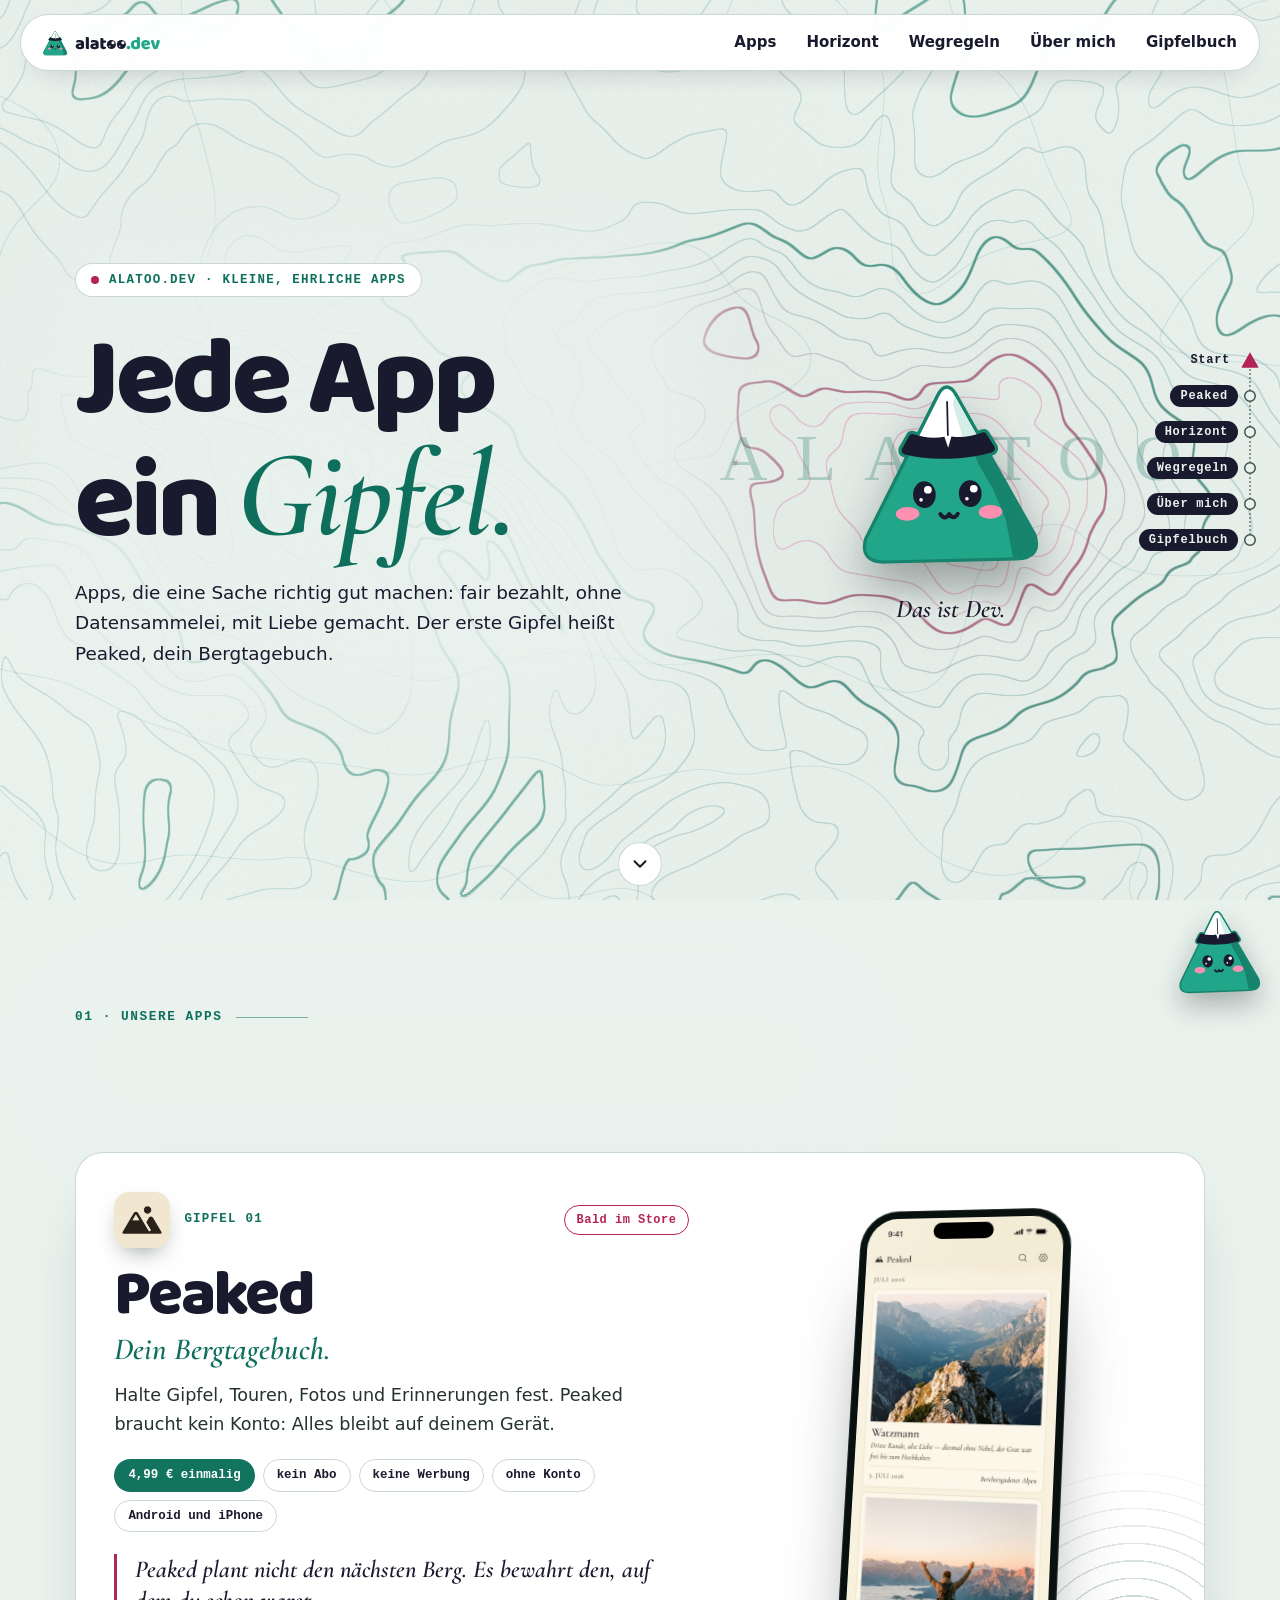
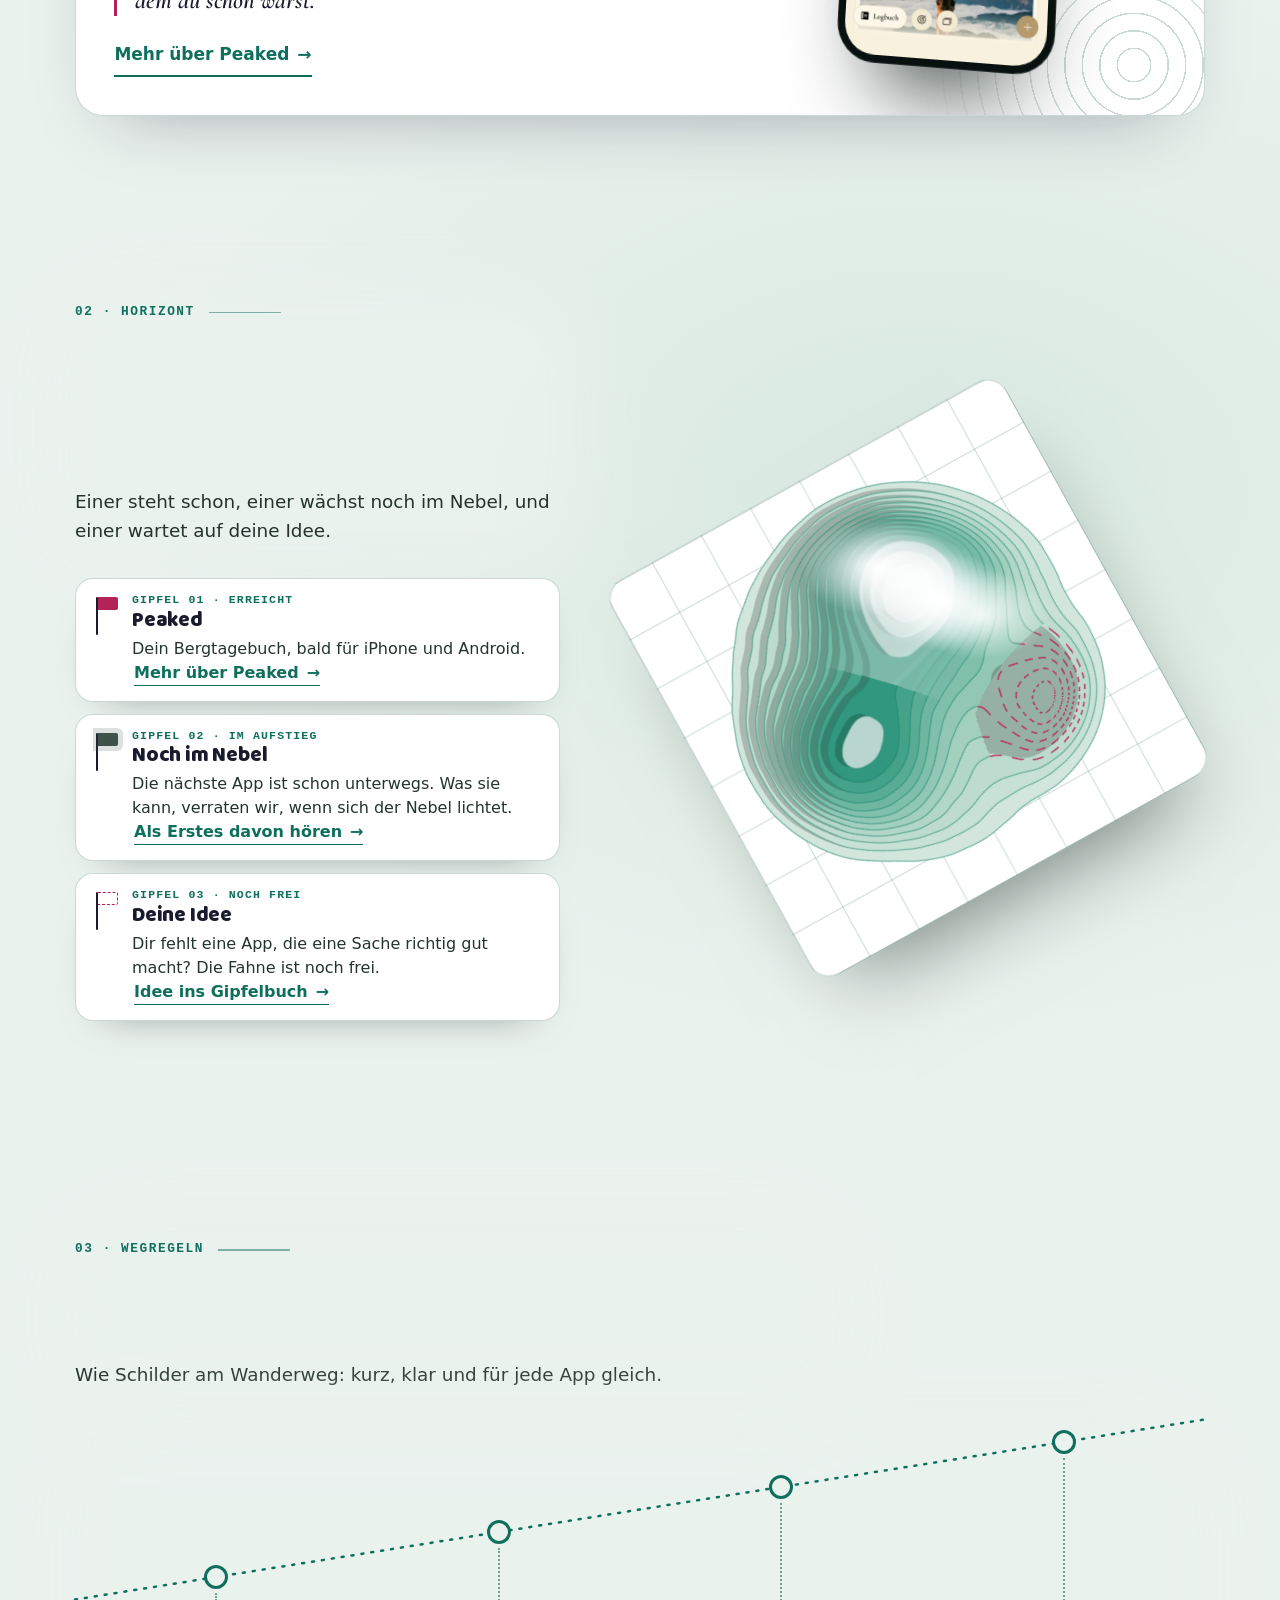
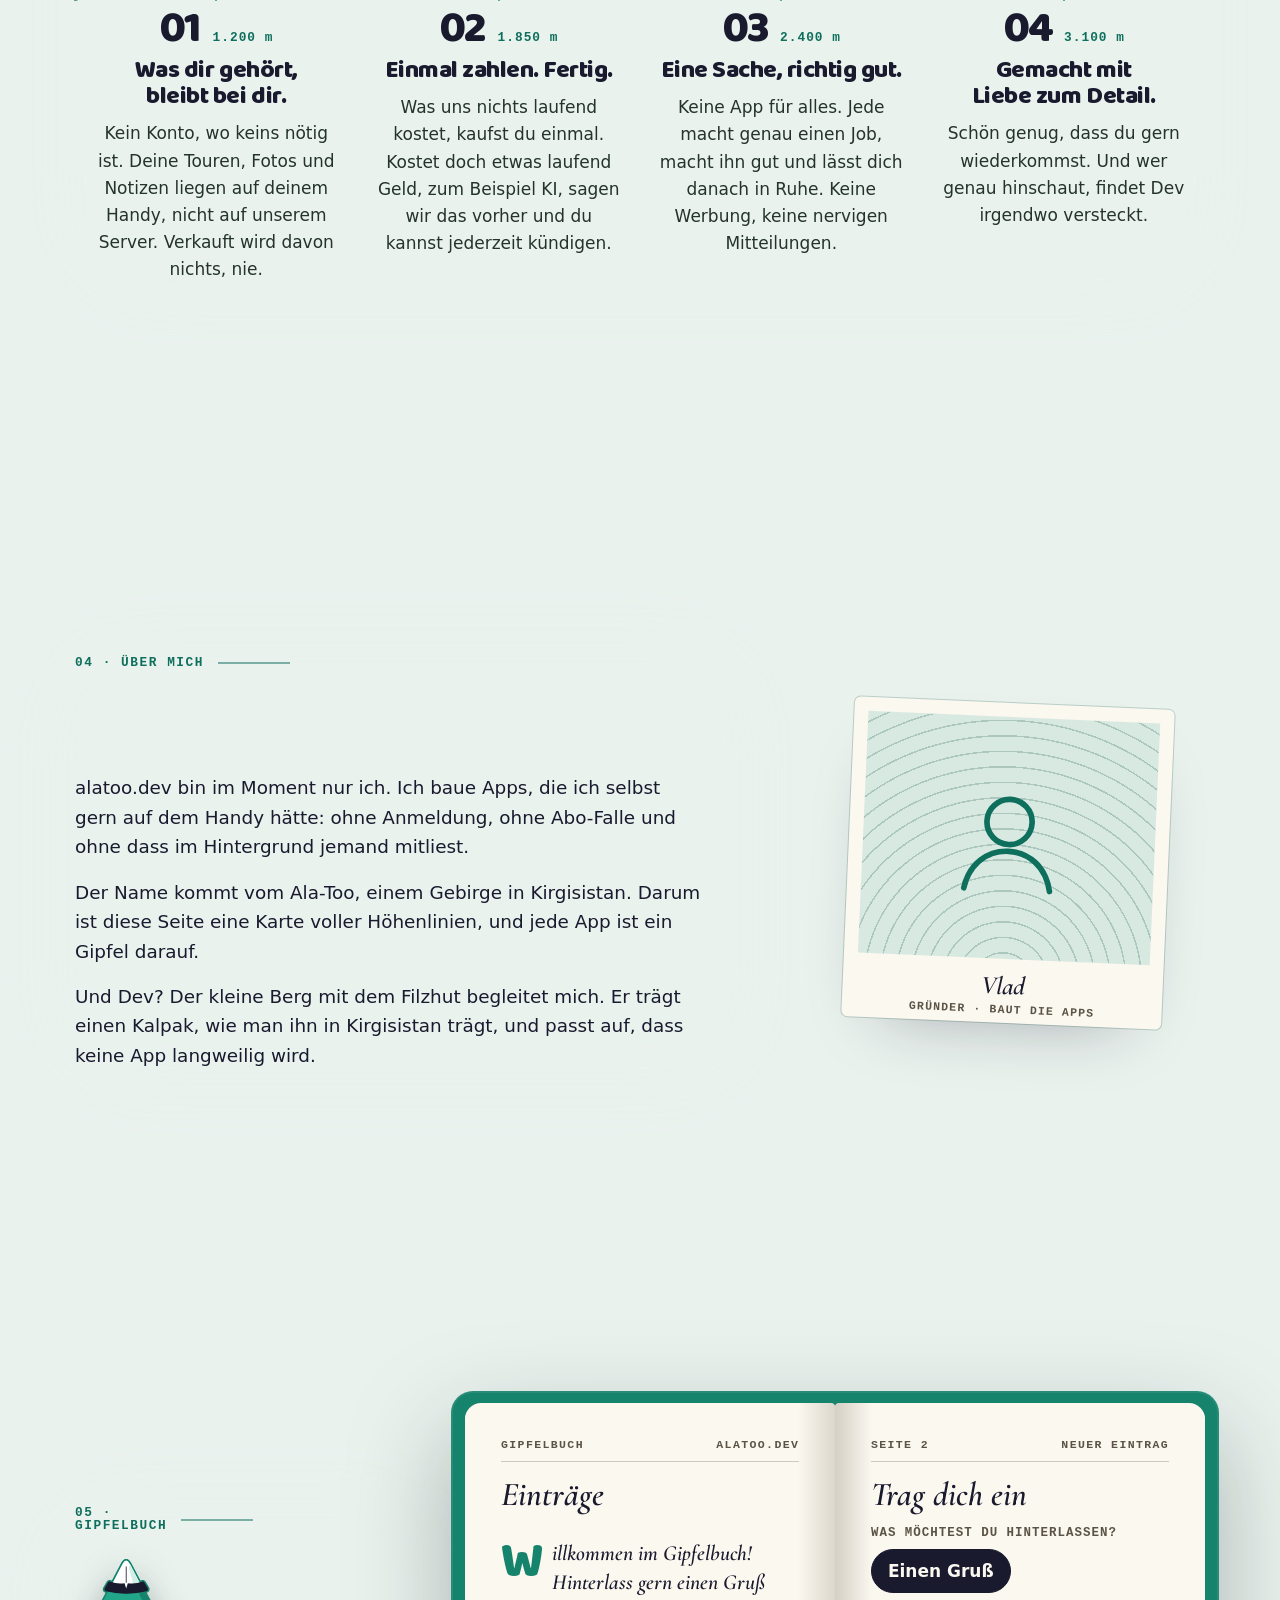
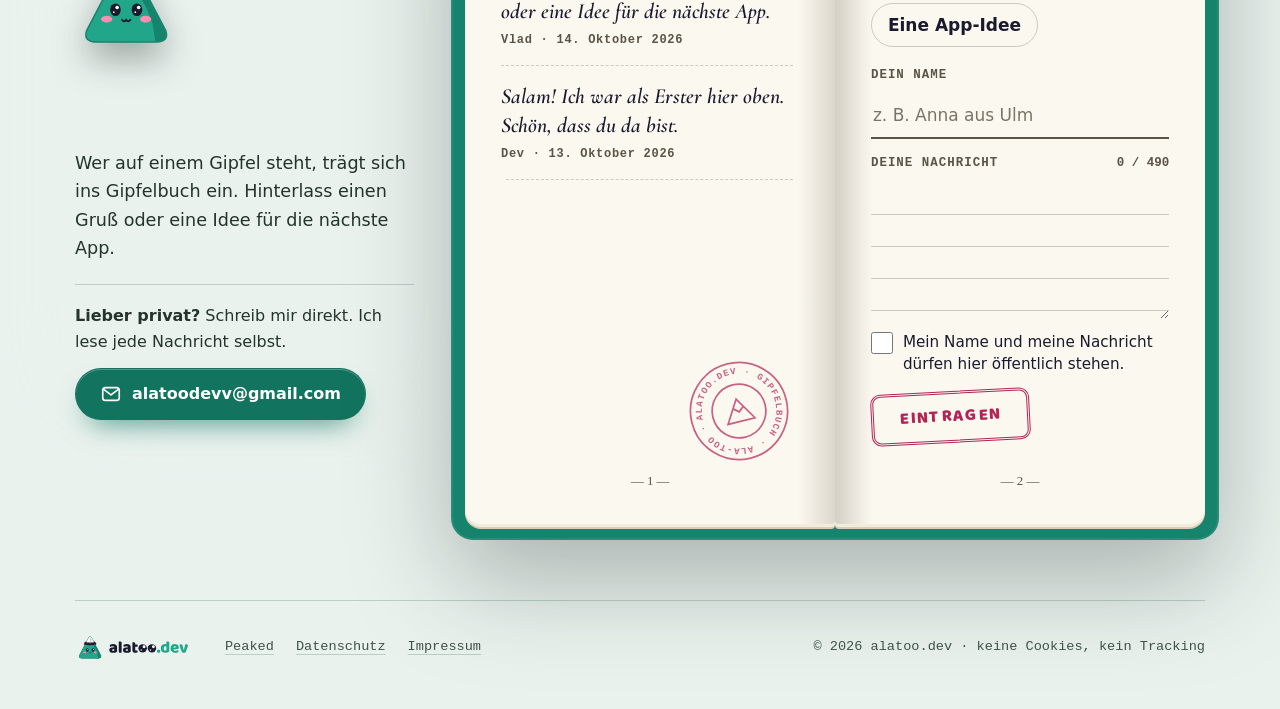
==== index.html @ a7704108 "Intro neu: Drohnenflug durch die Wolken auf Devs Gipfel Co-Authored-By: Claude Opus 5.5 <noreply@ant" ====
<!doctype html>
<html lang="de">
<head>
<meta charset="utf-8">
<meta name="viewport" content="width=device-width, initial-scale=1">
<meta name="robots" content="noindex, nofollow">
<title>alatoo.dev · Jede App ein Gipfel</title>
<meta name="description" content="Kleine, ehrliche Apps: fair bezahlt, ohne Datensammelei, mit Liebe gemacht. Die erste heißt Peaked, dein Bergtagebuch.">
<meta name="color-scheme" content="light dark">
<meta name="theme-color" content="#EEF4F1" media="(prefers-color-scheme: light)">
<meta name="theme-color" content="#07120F" media="(prefers-color-scheme: dark)">
<link rel="icon" href="assets/favicon.svg" type="image/svg+xml">
<link rel="preload" href="assets/baloo2-800.woff" as="font" type="font/woff" crossorigin>
<link rel="preload" href="assets/cormorant-600-italic.woff2" as="font" type="font/woff2" crossorigin>
<link rel="stylesheet" href="stil.css">
<script>
{
  const h = document.documentElement;
  h.classList.add('js');
  // opening animation (seiten.js): only on a fresh visit, not when coming back from a subpage, jumping to a section or with calm mode
  try { if (!location.hash && !document.referrer.startsWith(location.origin) && !matchMedia('(prefers-reduced-motion: reduce)').matches) h.classList.add('auftakt-an', 'auftakt-laeuft'); } catch {}
  // safety nets: if karte.js never runs, show everything; the opening never blocks the page for long
  setTimeout(() => window.karteLaeuft || h.classList.remove('js'), 2500);
  setTimeout(() => h.classList.remove('auftakt-an', 'auftakt-laeuft'), 4500);
}
</script>
<script src="dev.js" defer></script>
<script src="karte.js" defer></script>
<script src="gipfelbuch.js" defer></script>
<script src="seiten.js" defer></script>
</head>
<body>

<!-- opening animation (seiten.js): a drone flight down through the clouds onto Dev's summit.
     Three cloud sheets, back to front, then the fog they start in and the name hanging in it. -->
<div class="auftakt" aria-hidden="true">
  <canvas class="auftakt-wolke"></canvas>
  <canvas class="auftakt-wolke"></canvas>
  <canvas class="auftakt-wolke"></canvas>
  <div class="auftakt-nebel"></div>
  <p class="auftakt-marke">alatoo<em>.dev</em></p>
</div>

<a class="sprung" href="#apps">Zum Inhalt springen</a>

<!-- The living contour map. Drawn by karte.js (WebGL); without it the CSS poster rings stay. -->
<canvas class="karte" aria-hidden="true"></canvas>
<div class="hoehenmesser" aria-hidden="true"><span class="hm-wert">0</span> m</div>

<header class="kopf">
  <a class="marke" href="#start" aria-label="alatoo.dev, zum Seitenanfang">
    <picture>
      <source srcset="assets/logo-waagerecht-dunkel.svg" media="(prefers-color-scheme: dark)">
      <img src="assets/logo-waagerecht.svg" alt="" width="148" height="39">
    </picture>
  </a>
  <!-- the green pill slides to the page you are on (seiten.js) -->
  <span class="schlitten weg" aria-hidden="true"></span>
  <!-- phones: the menu folds out of this button -->
  <button class="menue-knopf" type="button" aria-expanded="false" aria-controls="menue" aria-label="Menü"><i></i><i></i></button>
  <nav class="menue" id="menue" aria-label="Hauptmenü">
    <a href="#apps"><small>01</small>Apps</a>
    <a href="#horizont"><small>02</small>Horizont</a>
    <a href="#wegregeln"><small>03</small>Wegregeln</a>
    <a href="#ueber-mich"><small>04</small>Über mich</a>
    <a href="#gipfelbuch"><small>05</small>Gipfelbuch</a>
  </nav>
</header>

<!-- One section = one page (snap scrolling in stil.css). The stages on the right show where you are on the climb,
     seiten.js marks the current one and moves the arrow at the bottom to the next page. -->
<nav class="etappen" aria-label="Seiten">
  <a href="#start" aria-current="true"><span>Start</span></a>
  <a href="#apps"><span>Peaked</span></a>
  <a href="#horizont"><span>Horizont</span></a>
  <a href="#wegregeln"><span>Wegregeln</span></a>
  <a href="#ueber-mich"><span>Über mich</span></a>
  <a href="#gipfelbuch"><span>Gipfelbuch</span></a>
</nav>
<button class="weiter" type="button" aria-label="Weiter zur nächsten Seite"><svg viewBox="0 0 24 24" aria-hidden="true"><path d="m6 9 6 6 6-6"/></svg></button>

<main>

<!-- ============ 00 · HERO: the map, Dev on his summit ============
     data-tiefe: how far a block lags behind while the page snaps in or out (0 = moves with the page) -->
<section class="held" id="start" aria-labelledby="titel">
  <div class="held-text lichtung" data-tiefe=".35">
    <p class="etikett"><span class="punkt" aria-hidden="true"></span>alatoo.dev · kleine, ehrliche Apps</p>
    <h1 id="titel"><span class="zeile"><span>Jede App</span></span><span class="zeile"><span>ein <em>Gipfel.</em></span></span></h1>
    <p class="lead">Apps, die eine Sache richtig gut machen: fair bezahlt, ohne Datensammelei, mit Liebe gemacht. Der erste Gipfel heißt Peaked, dein Bergtagebuch.</p>
  </div>

  <div class="gipfel" data-tiefe=".12">
    <!-- Range names on hiking maps are set in wide caps; Dev stands in front of it -->
    <p class="gebirge" aria-hidden="true">Ala-Too</p>
    <!-- Dev comes alive in dev.js; the SVG inside is only shown if that script never runs -->
    <dev-figur class="dev">
      <svg viewBox="0 0 100 100" role="img" aria-label="Dev, ein kleiner Berg mit Kalpak und Kulleraugen">
        <path d="M46.5 14.5 Q50 8 53.5 14.5 L88 80 Q91 90 80 90 L20 90 Q9 90 12 80 Z" fill="#16836C" stroke="#16836C" stroke-width="3" stroke-linejoin="round"/>
        <path d="M33.8 31.8 Q41.5 34.6 48.4 33.4 L50 38.5 L51.6 33.4 Q58.5 34.6 66.2 31.8 Q67.2 31.6 67.8 32.8 L71.2 38.6 Q71.8 40.6 69.8 41.2 Q60 43.8 50 43.6 Q40 43.8 30.2 41.2 Q28.2 40.6 28.8 38.6 L32.2 32.8 Q32.8 31.6 33.8 31.8 Z" fill="#16836C" stroke="#16836C" stroke-width="3" stroke-linejoin="round"/>
        <path d="M46.5 14.5 Q50 8 53.5 14.5 L88 80 Q91 90 80 90 L20 90 Q9 90 12 80 Z" fill="#22A68A"/>
        <path d="M50 11.25 Q51.75 11.25 53.5 14.5 L88 80 Q91 90 80 90 L78.5 90 L75.5 72 L70 58 L64 47 L59.55 36.4 L55.5 28 Z" fill="#16836C"/>
        <path d="M47 15.6 Q50 10.2 53 15.6 L59.46 28 Q50 30.5 40.54 28 Z" fill="#F6C9A4"/><path d="M46.6 18.5 Q48 15.6 49.4 16.4 Q48.6 19 46.9 24.5 Q45.6 22 46.6 18.5 Z" fill="#FFE9D9"/><path d="M46.5 14.5 Q50 8 53.5 14.5 L66.9 40 L33.1 40 Z" fill="#FFFFFF"/>
        <path d="M53.5 14.5 L66.9 40 L58.5 40 L52.6 18.5 Z" fill="#D3EEE6"/>
        <path d="M49.6 17 L50.4 17 L50.4 33 L49.6 33 Z" fill="#1A1A2E"/>
        <path d="M33.8 31.8 Q41.5 34.6 48.4 33.4 L50 38.5 L51.6 33.4 Q58.5 34.6 66.2 31.8 Q67.2 31.6 67.8 32.8 L71.2 38.6 Q71.8 40.6 69.8 41.2 Q60 43.8 50 43.6 Q40 43.8 30.2 41.2 Q28.2 40.6 28.8 38.6 L32.2 32.8 Q32.8 31.6 33.8 31.8 Z" fill="#1A1A2E"/>
        <g class="augen">
          <g class="auge"><ellipse cx="39.5" cy="61" rx="5.2" ry="6.2" fill="#1A1A2E"/><circle cx="41.16" cy="58.77" r="1.77" fill="#FFFFFF"/><circle cx="37.94" cy="63.36" r="0.83" fill="#FFFFFF"/></g>
          <g class="auge"><ellipse cx="60.5" cy="61" rx="5.2" ry="6.2" fill="#1A1A2E"/><circle cx="62.16" cy="58.77" r="1.77" fill="#FFFFFF"/><circle cx="58.94" cy="63.36" r="0.83" fill="#FFFFFF"/></g>
        </g>
        <path d="M46 69.5 Q48 72.7 50 69.5 Q52 72.7 54 69.5" fill="none" stroke="#1A1A2E" stroke-width="1.8" stroke-linecap="round"/>
        <ellipse cx="31" cy="69" rx="5.4" ry="3.2" fill="#FF8FB1"/><ellipse cx="69" cy="69" rx="5.4" ry="3.2" fill="#FF8FB1"/>
      </svg>
    </dev-figur>
    <p class="gipfel-name"><em>Das ist Dev.</em></p>
  </div>

  <!-- labels for the peaks a visitor sets (the hidden easter egg); filled by karte.js -->
  <div class="gipfel-marken" aria-hidden="true"></div>
</section>

<!-- ============ 01 · Apps: Peaked ============ -->
<section class="abschnitt" id="apps" aria-labelledby="apps-titel">
  <div class="abschnitt-kopf lichtung" data-tiefe=".2">
    <p class="nummer">01 · Unsere Apps</p>
    <h2 id="apps-titel">Unser erster <em>Gipfel.</em></h2>
  </div>

  <!-- Peaked: the one app that exists. For a released app copy this <article> block. -->
  <!-- data-dev-aufregend / data-dev-sagt: what Dev says when this comes into view or under the pointer -->
  <article class="box peaked" data-tiefe=".45" data-dev-aufregend="Ooh, Peaked! Schau mal rein!">
    <div class="peaked-text">
      <div class="app-kopf">
        <img src="assets/peaked-icon.png" alt="" width="56" height="56">
        <p class="mono">Gipfel 01</p>
        <span class="chip">Bald im Store</span>
      </div>
      <h3>Peaked</h3>
      <p class="claim"><em>Dein Bergtagebuch.</em></p>
      <p>Halte Gipfel, Touren, Fotos und Erinnerungen fest. Peaked braucht kein Konto: Alles bleibt auf deinem Gerät.</p>
      <ul class="fakten">
        <li class="stark">4,99 € einmalig</li>
        <li>kein Abo</li>
        <li>keine Werbung</li>
        <li>ohne Konto</li>
        <li>Android und iPhone</li>
      </ul>
      <blockquote>Peaked plant nicht den nächsten Berg. Es bewahrt den, auf dem du schon warst.</blockquote>
      <a class="mehr" href="peaked/index.html">Mehr über Peaked <span aria-hidden="true">→</span></a>
    </div>
    <!-- the whole screenshot (1320 × 2868, iPhone), nothing cropped, so time and battery stay readable -->
    <div class="handy">
      <picture>
        <source srcset="assets/peaked-logbuch-dunkel.jpg" media="(prefers-color-scheme: dark)">
        <img src="assets/peaked-logbuch.jpg" alt="Peaked: das Logbuch mit dem Watzmann als letzter Tour" width="506" height="1100" loading="lazy">
      </picture>
    </div>
  </article>
</section>

<!-- ============ 02 · Horizont: the range as a layered relief model ============
     Like a laser-cut contour model: the lines of the map rise layer by layer into three summits while the page snaps in.
     seiten.js draws the layers and sets the pins; the cards below are the legend (data-gipfel = which summit).
     The old horizon with the fog and the ridges is kept in Designs/hoehenlinien/archiv/runde3-horizont. -->
<section class="abschnitt horizont" id="horizont" aria-labelledby="horizont-titel">
  <div class="abschnitt-kopf lichtung" data-tiefe=".2">
    <p class="nummer">02 · Horizont</p>
    <h2 id="horizont-titel">Drei Gipfel, ein <em>Gebirge.</em></h2>
    <p>Einer steht schon, einer wächst noch im Nebel, und einer wartet auf deine Idee.</p>
  </div>

  <div class="relief" aria-hidden="true">
    <div class="relief-kamera"><div class="relief-modell"><div class="relief-brett"></div></div></div>
  </div>

  <ol class="ziele" data-tiefe=".3">
    <li class="ziel" data-gipfel="0">
      <span class="ziel-fahne erreicht"></span>
      <div>
        <p class="mono">Gipfel 01 · erreicht</p>
        <h3>Peaked</h3>
        <p>Dein Bergtagebuch, bald für iPhone und Android. <a class="mehr" href="peaked/index.html">Mehr über Peaked <span aria-hidden="true">→</span></a></p>
      </div>
    </li>
    <li class="ziel" data-gipfel="1" data-dev-sagt="Psst … das ist noch geheim.">
      <span class="ziel-fahne nebel"></span>
      <div>
        <p class="mono">Gipfel 02 · im Aufstieg</p>
        <h3>Noch im Nebel</h3>
        <p>Die nächste App ist schon unterwegs. Was sie kann, verraten wir, wenn sich der Nebel lichtet. <a class="mehr" href="mailto:alatoodevv@gmail.com?subject=Gipfel%2002">Als Erstes davon hören <span aria-hidden="true">→</span></a></p>
      </div>
    </li>
    <li class="ziel" data-gipfel="2" data-dev-sagt="Der hier könnte deiner sein!">
      <span class="ziel-fahne frei"></span>
      <div>
        <p class="mono">Gipfel 03 · noch frei</p>
        <h3>Deine Idee</h3>
        <p>Dir fehlt eine App, die eine Sache richtig gut macht? Die Fahne ist noch frei. <a class="mehr" href="#gipfelbuch" data-idee>Idee ins Gipfelbuch <span aria-hidden="true">→</span></a></p>
      </div>
    </li>
  </ol>
</section>

<!-- ============ 03 · Wegregeln: the trail climbs from rule to rule ============ -->
<section class="abschnitt" id="wegregeln" aria-labelledby="regeln-titel">
  <div class="abschnitt-kopf lichtung" data-tiefe=".2">
    <p class="nummer">03 · Wegregeln</p>
    <h2 id="regeln-titel">Vier Regeln für <em>jede&nbsp;App.</em></h2>
    <p>Wie Schilder am Wanderweg: kurz, klar und für jede App gleich.</p>
  </div>

  <!-- One rule = one station, centered in its quarter. --n = its step on the climb. The altitude is decoration, the text is the promise. -->
  <div class="weg-rahmen lichtung">
    <svg class="weg-linie" viewBox="0 0 100 100" preserveAspectRatio="none" aria-hidden="true"><path d="M0 116.7 L12.5 100 L37.5 66.7 L62.5 33.3 L87.5 0 L100 -16.7"/></svg>
    <ol class="weg">
      <li style="--n:0" data-tiefe=".25">
        <span class="hoehe">1.200 m</span>
        <h3>Was dir gehört, bleibt bei dir.</h3>
        <p>Kein Konto, wo keins nötig ist. Deine Touren, Fotos und Notizen liegen auf deinem Handy, nicht auf unserem Server. Verkauft wird davon nichts, nie.</p>
      </li>
      <li style="--n:1" data-tiefe=".35">
        <span class="hoehe">1.850 m</span>
        <h3>Einmal zahlen. Fertig.</h3>
        <p>Was uns nichts laufend kostet, kaufst du einmal. Kostet doch etwas laufend Geld, zum Beispiel KI, sagen wir das vorher und du kannst jederzeit kündigen.</p>
      </li>
      <li style="--n:2" data-tiefe=".45">
        <span class="hoehe">2.400 m</span>
        <h3>Eine Sache, richtig gut.</h3>
        <p>Keine App für alles. Jede macht genau einen Job, macht ihn gut und lässt dich danach in Ruhe. Keine Werbung, keine nervigen Mitteilungen.</p>
      </li>
      <li style="--n:3" data-tiefe=".55">
        <span class="hoehe">3.100 m</span>
        <h3>Gemacht mit Liebe zum Detail.</h3>
        <p>Schön genug, dass du gern wiederkommst. Und wer genau hinschaut, findet Dev irgendwo versteckt.</p>
      </li>
    </ol>
  </div>
</section>

<!-- ============ 04 · Über mich ============ -->
<section class="abschnitt" id="ueber-mich" aria-labelledby="ueber-titel">
  <div class="ueber">
    <div class="abschnitt-kopf lichtung" data-tiefe=".2">
      <p class="nummer">04 · Über mich</p>
      <h2 id="ueber-titel">Hi, ich bin <em>Vlad.</em></h2>
      <p>alatoo.dev bin im Moment nur ich. Ich baue Apps, die ich selbst gern auf dem Handy hätte: ohne Anmeldung, ohne Abo-Falle und ohne dass im Hintergrund jemand mitliest.</p>
      <p>Der Name kommt vom Ala-Too, einem Gebirge in Kirgisistan. Darum ist diese Seite eine Karte voller Höhenlinien, und jede App ist ein Gipfel darauf.</p>
      <p>Und Dev? Der kleine Berg mit dem Filzhut begleitet mich. Er trägt einen Kalpak, wie man ihn in Kirgisistan trägt, und passt auf, dass keine App langweilig wird.</p>
    </div>

    <!-- Vlad's photo: put a square picture at assets/vlad.jpg and it shows up here. Until then the placeholder stays. -->
    <figure class="foto">
      <div class="foto-rahmen">
        <svg class="foto-platzhalter" viewBox="0 0 120 120" aria-hidden="true"><circle cx="60" cy="46" r="20"/><path d="M22 106c4-22 20-34 38-34s34 12 38 34"/></svg>
        <img src="assets/vlad.jpg" alt="Vlad" width="480" height="480" loading="lazy" onerror="this.remove()">
      </div>
      <figcaption><em>Vlad</em><span class="mono">Gründer · baut die Apps</span></figcaption>
    </figure>
  </div>
</section>

<!-- ============ 05 · Gipfelbuch ============
     data-api: address of the guestbook server (Cloudflare Worker, see Designs/aufstieg/README.md).
     Empty = preview: sample entries, nothing is saved. -->
<section class="abschnitt kontakt" id="gipfelbuch" aria-labelledby="buch-titel" data-api="">
  <div class="buch-kopf lichtung" data-tiefe=".2">
    <p class="nummer">05 · Gipfelbuch</p>
    <dev-figur class="dev-jubel" jubelt gruss="Trag dich ein!"><img src="assets/dev-jubel.svg" alt="" width="120" height="120"></dev-figur>
    <h2 id="buch-titel">Du bist <em>oben.</em></h2>
    <p>Wer auf einem Gipfel steht, trägt sich ins Gipfelbuch ein. Hinterlass einen Gruß oder eine Idee für die nächste App.</p>
    <!-- the private alternative: e-mail -->
    <div class="post">
      <p><b>Lieber privat?</b> Schreib mir direkt. Ich lese jede Nachricht selbst.</p>
      <!-- after the domain purchase: hallo@alatoo.dev -->
      <a class="knopf" href="mailto:alatoodevv@gmail.com" data-dev-aufregend="Ich freu mich auf deine Nachricht!"><svg viewBox="0 0 24 24" aria-hidden="true"><rect x="3" y="5" width="18" height="14" rx="3"/><path d="m4 7 8 6 8-6"/></svg>alatoodevv@gmail.com</a>
    </div>
  </div>

  <div class="buch" data-tiefe=".4">
    <!-- left page: the entries -->
    <div class="seite links">
      <p class="kopfzeile"><span>Gipfelbuch</span><span>alatoo.dev</span></p>
      <h3 class="buch-titel">Einträge</h3>
      <ol class="eintraege" aria-live="polite" aria-label="Einträge im Gipfelbuch" tabindex="0"><li class="leer">Einträge werden geladen …</li></ol>
      <svg class="buch-stempel" viewBox="0 0 120 120" aria-hidden="true"><defs><path id="stempel-kreis" d="M60 60 m-43 0 a43 43 0 1 1 86 0 a43 43 0 1 1 -86 0"/></defs><circle cx="60" cy="60" r="56"/><circle cx="60" cy="60" r="31"/><text><textPath href="#stempel-kreis">ALATOO.DEV · GIPFELBUCH · ALA-TOO ·</textPath></text><path d="M44 72 L60 46 L76 72 Z M54 56 L60 61 L66 56"/></svg>
      <p class="folio" aria-hidden="true">— 1 —</p>
    </div>

    <!-- right page: write an entry -->
    <form class="seite rechts eintragen" novalidate>
      <p class="kopfzeile"><span>Seite 2</span><span>Neuer Eintrag</span></p>
      <h3 class="buch-titel">Trag dich ein</h3>
      <fieldset class="art">
        <legend>Was möchtest du hinterlassen?</legend>
        <label><input type="radio" name="art" value="gruss" checked><span>Einen Gruß</span></label>
        <label><input type="radio" name="art" value="idee"><span>Eine App-Idee</span></label>
      </fieldset>
      <label class="feld" for="gb-name">Dein Name</label>
      <input id="gb-name" name="name" type="text" maxlength="40" required autocomplete="nickname" placeholder="z. B. Anna aus Ulm">
      <label class="feld" for="gb-text">Deine Nachricht <span class="zaehler" aria-live="off">0 / 490</span></label>
      <textarea id="gb-text" name="text" maxlength="490" required rows="4"></textarea>
      <label class="haken"><input type="checkbox" name="einverstanden" required> Mein Name und meine Nachricht dürfen hier öffentlich stehen.</label>
      <div class="honig" aria-hidden="true"><label>Website <input name="website" tabindex="-1" autocomplete="off"></label></div>
      <div class="absenden">
        <button class="stempel" type="submit"><span>Eintragen</span></button>
        <p class="status" role="status"></p>
      </div>
      <p class="folio" aria-hidden="true">— 2 —</p>
    </form>
  </div>
</section>

</main>

<footer class="fuss">
  <picture>
    <source srcset="assets/logo-waagerecht-dunkel.svg" media="(prefers-color-scheme: dark)">
    <img src="assets/logo-waagerecht.svg" alt="alatoo.dev" width="122" height="32">
  </picture>
  <nav aria-label="Rechtliches">
    <a href="peaked/index.html">Peaked</a>
    <a href="peaked/datenschutz.html">Datenschutz</a>
    <a href="impressum.html">Impressum</a>
  </nav>
  <p>© 2026 alatoo.dev · keine Cookies, kein Tracking</p>
</footer>

<!-- small Dev at the bottom right, while neither big Dev is in view -->
<dev-figur class="begleiter" begleiter stumm></dev-figur>

</body>
</html>
---- stil.css ----
/* alatoo.dev "Höhenlinien": a living contour map, Dev on his summit. One section = one page; scrolling is the climb. */

@font-face { font-family: 'Baloo 2'; src: url(assets/baloo2-800.woff) format('woff'); font-weight: 800; font-display: swap; }
@font-face { font-family: 'Cormorant'; src: url(assets/cormorant-600-italic.woff2) format('woff2'); font-weight: 600; font-style: italic; font-display: swap; }
@font-face { font-family: 'Cormorant'; src: url(assets/cormorant-500.woff2) format('woff2'); font-weight: 500; font-display: swap; }

/* ---------- colors: change here, the map (karte.js) reads the --karte-* values too ----------
   Contrast (WCAG): text tokens are at least 4.5:1 on --grund and on white; buttons use --knopf, not --blau.
   Running text uses --text-2 (11:1), not --leise: over the moving lines the softer grey was hard to read. */
:root {
  --grund: #EAF2EE;
  --grund-2: #D8E9E1;
  --flaeche: rgba(255, 255, 255, .94);
  --flaeche-fest: #FFFFFF;
  --rand: rgba(14, 80, 66, .22);
  --text: #1A1A2E;
  --text-2: #24332D;         /* running text */
  --leise: #3F524A;          /* small labels only */
  --blau: #22A68A;           /* Jade for shapes and fills, never for small text */
  --blau-text: #0E6F5C;      /* Jade for text: 5.5:1 on --grund */
  --knopf: #12735F;          /* button background, white text 5.8:1 */
  --knopf-hover: #0E6F5C;
  --knopf-text: #FFFFFF;
  --wange: #FF8FB1;
  --wange-text: #B42357;
  --fokus: #B42357;
  --schatten: 0 30px 70px -40px rgba(26, 26, 46, .4);
  /* paper (guestbook, trail signs) stays light in both themes, so it has its own ink */
  --papier: #FBF8F0;
  --papier-2: #F2ECDD;
  --tinte: #1A1A2E;
  --tinte-leise: #5B5446;
  --tinte-akzent: #B42357;   /* 5.2:1 on both papers */
  --tinte-gruen: #0E6F5C;
  --papier-linie: rgba(91, 84, 70, .28);
  --einband: #16836C;
  --nebel: #FFFFFF;
  --wolke-licht: #FFFFFF;     /* the opening's clouds: lit tops, shaded undersides, the fog they start in */
  --wolke-schatten: #B3CCC2;
  --wolke-grund: #F4F9F6;
  /* the horizon: ridges from far (1) to near (5) */
  --lage-1: #D3E6DD;
  --lage-2: #AFD5C6;
  --lage-3: #78BBA5;
  --lage-4: #349A81;
  --lage-5: #12735F;
  --schnee: #FFFFFF;
  --karte-grund: #EAF2EE;
  --karte-linie: #16836C;
  --karte-warm: #E0457B;
  --karte-dunkel: 0;

  --display: 'Baloo 2', ui-rounded, system-ui, sans-serif;
  --serif: 'Cormorant', Georgia, serif;
  --sans: system-ui, -apple-system, 'Segoe UI', sans-serif;
  --mono: ui-monospace, 'SF Mono', Menlo, Consolas, monospace;
  --breite: min(1240px, calc(100% - 40px));
}
@media (prefers-color-scheme: dark) {
  :root {
    --grund: #07120F;
    --grund-2: #103229;
    --flaeche: rgba(12, 30, 26, .9);
    --flaeche-fest: #0E1E1A;
    --rand: rgba(95, 208, 181, .24);
    --text: #F4F6FA;
    --text-2: #D6E4DE;
    --leise: #B4CBC2;
    --blau-text: #5FD0B5;
    --knopf: #5FD0B5;
    --knopf-hover: #7FDCC5;
    --knopf-text: #07120F;
    --wange-text: #FF8FB1;
    --fokus: #FF8FB1;
    --schatten: 0 40px 90px -40px rgba(0, 0, 0, .7);
    --papier: #EFE9DA;
    --papier-2: #E2DAC6;
    --einband: #103229;
    --nebel: #3D5A51;
    --wolke-licht: #5A7A6F;
    --wolke-schatten: #1C332C;
    --wolke-grund: #2B453E;
    --lage-1: #24493F;
    --lage-2: #1B3C34;
    --lage-3: #142F29;
    --lage-4: #0E241F;
    --lage-5: #091915;
    --schnee: #CFE3DB;
    --karte-grund: #07120F;
    --karte-linie: #5FD0B5;
    --karte-warm: #FF8FB1;
    --karte-dunkel: 1;
  }
}

/* ---------- base ---------- */
*, *::before, *::after { box-sizing: border-box; }
/* every page snaps into place; a fast flick still stops at the next page.
   Phones and very low windows scroll freely: their pages are taller than the screen, and even a gentle
   proximity snap kept pulling the reader back to the start of a page (Vlad on his phone, round 5). */
html { scroll-snap-type: y mandatory; scroll-behavior: smooth; }
@media (max-width: 880px), (max-height: 600px) { html { scroll-snap-type: none; } }
body {
  margin: 0; overflow-x: hidden;
  background: radial-gradient(1100px 760px at 72% 38%, var(--grund-2), var(--grund) 72%) var(--grund);
  color: var(--text); font: 400 1.0625rem/1.65 var(--sans);
  -webkit-font-smoothing: antialiased; text-rendering: optimizeLegibility;
}
/* poster: CSS contour rings until the WebGL map is ready (and for good if it never is) */
body::before {
  content: ''; position: fixed; inset: 0; z-index: 0; pointer-events: none;
  background: repeating-radial-gradient(circle at 72% 44%, transparent 0 24px, var(--rand) 24px 25.5px);
  -webkit-mask-image: radial-gradient(circle at 72% 44%, #000 0 18%, transparent 60%);
          mask-image: radial-gradient(circle at 72% 44%, #000 0 18%, transparent 60%);
  transition: opacity 1.2s ease;
}
.karte-an body::before { opacity: 0; }
.karte { position: fixed; left: 0; top: 0; width: 100%; height: 100lvh; z-index: 0; pointer-events: none; opacity: 0; transition: opacity 1.2s ease; }
.karte-an .karte { opacity: 1; }
main, .fuss { position: relative; z-index: 1; }
main { overflow-x: clip; }
main > section { position: relative; min-height: 100svh; scroll-snap-align: start; scroll-snap-stop: always; }
img { max-width: 100%; }
a { color: inherit; }
em { font-family: var(--serif); font-style: italic; font-weight: 600; }
:focus-visible { outline: 3px solid var(--fokus); outline-offset: 3px; border-radius: 4px; }
.sprung { position: absolute; z-index: 50; left: 16px; top: -80px; padding: 12px 18px; border-radius: 12px; background: var(--text); color: var(--grund); font-weight: 700; text-decoration: none; }
.sprung:focus { top: calc(12px + env(safe-area-inset-top, 0px)); }

/* a clearing in the map behind running text: the lines fade out, the text stands on calm ground */
.lichtung { position: relative; isolation: isolate; }
.lichtung::before {
  content: ''; position: absolute; z-index: -1; inset: 6% 3%; border-radius: 48px; pointer-events: none;
  background: var(--grund); box-shadow: 0 0 60px 46px var(--grund); opacity: .84;
}

/* ---------- moving between pages (seiten.js sets --ein/--aus on each page: 0 = in place, 1 = a screen away) ----------
   Blocks with data-tiefe lag behind by their depth: arriving they rise one after another, leaving they sink back into the map. */
[data-tiefe] {
  transform: translate3d(0, calc((var(--ein, 0) * 34vh + var(--aus, 0) * 16vh) * var(--d, .3)), 0) scale(calc(1 - var(--aus, 0) * .05));
  opacity: calc(1 - var(--ein, 0) * 1.3 - var(--aus, 0) * 1.4);
}

/* ---------- header ---------- */
.kopf {
  position: fixed; z-index: 10; top: calc(14px + env(safe-area-inset-top, 0px)); left: 50%; translate: -50% 0; width: min(1240px, calc(100% - 24px));
  display: flex; align-items: center; gap: 10px; padding: 8px 8px 8px 18px; border-radius: 999px;
  background: var(--flaeche); border: 1px solid var(--rand); box-shadow: 0 10px 30px -20px rgba(26, 26, 46, .45);
  -webkit-backdrop-filter: blur(16px) saturate(1.4); backdrop-filter: blur(16px) saturate(1.4);
}
.marke { display: flex; margin-right: auto; border-radius: 8px; }
.marke img { display: block; height: 32px; width: auto; }
.menue { display: flex; gap: 2px; }
.menue a { position: relative; z-index: 1; padding: 12px 14px; border-radius: 999px; text-decoration: none; font: 600 .9375rem/1 var(--sans); transition: color .35s; }
.menue a:hover { background: var(--rand); }
.menue a[aria-current] { color: var(--knopf-text); background: transparent; }
.menue small, .menue-knopf { display: none; } /* numbers and the round button only on phones */
/* the green pill under the current page's link. seiten.js sets its edges; the leading edge moves first, the other follows,
   so it stretches like a caterpillar on the way */
.schlitten {
  position: absolute; z-index: 0; border-radius: 999px; background: var(--knopf);
  box-shadow: 0 10px 22px -12px rgba(18, 115, 95, .9), inset 0 1px 0 rgba(255, 255, 255, .25);
  transition-property: left, right, top, bottom, opacity, scale;
  transition-duration: .5s, .5s, .4s, .4s, .3s, .45s;
  transition-timing-function: cubic-bezier(.65, 0, .25, 1), cubic-bezier(.65, 0, .25, 1), ease, ease, ease, cubic-bezier(.3, 1.6, .5, 1);
}
.schlitten.vor { transition-delay: .12s, 0s, 0s, 0s, 0s, 0s; }
.schlitten.zurueck { transition-delay: 0s, .12s, 0s, 0s, 0s, 0s; }
.schlitten.weg { opacity: 0; scale: .5; }

/* ---------- stages of the climb (right edge) and the hopping arrow (bottom) ---------- */
.etappen {
  position: fixed; z-index: 20; right: max(14px, env(safe-area-inset-right, 0px)); top: 50%; translate: 0 -50%;
  display: grid; gap: 4px; padding: 6px 0;
}
/* the axis: line, dots and the peak share one center, 16px from the right edge */
.etappen::before { content: ''; position: absolute; right: 15px; top: 20px; bottom: 20px; border-right: 2px dotted var(--leise); opacity: .55; }
.etappen a { position: relative; display: flex; align-items: center; justify-content: flex-end; gap: 12px; min-height: 32px; padding-right: 8px; text-decoration: none; border-radius: 999px; }
.etappen a::after { /* the waypoint (a 16px box, drawn smaller); the current one becomes a little peak */
  content: ''; flex: none; width: 16px; height: 16px; border-radius: 50%; background: var(--grund); border: 2.6px solid var(--leise); transform: scale(.75);
  transition: transform .4s cubic-bezier(.3, 1.6, .5, 1), background .3s, border-color .3s, border-radius .3s, clip-path .3s;
}
.etappen span {
  padding: 5px 10px; border-radius: 999px; background: var(--text); color: var(--grund); font: 600 .75rem/1 var(--mono); letter-spacing: .06em; white-space: nowrap;
  opacity: 0; translate: 8px 0; transition: opacity .25s, translate .3s; pointer-events: none;
}
.etappen a:hover span, .etappen a:focus-visible span, .etappen a[aria-current] span { opacity: 1; translate: 0 0; }
.etappen a[aria-current] span { background: transparent; color: var(--text); padding-inline: 0; }
.etappen a[aria-current]::after { border: 0; border-radius: 0; background: var(--wange-text); clip-path: polygon(50% 6%, 100% 94%, 0 94%); transform: scale(1.1); }
.etappen a:hover::after { transform: scale(1); }

.weiter {
  position: fixed; z-index: 20; left: 50%; bottom: calc(14px + env(safe-area-inset-bottom, 0px)); translate: -50% 0;
  display: grid; place-items: center; width: 44px; height: 44px; padding: 0; border: 1px solid var(--rand); border-radius: 50%;
  background: var(--flaeche); color: var(--text); cursor: pointer; transition: opacity .4s, visibility .4s;
}
.weiter svg { width: 22px; height: 22px; fill: none; stroke: currentColor; stroke-width: 2.2; stroke-linecap: round; stroke-linejoin: round; animation: huepfen 2s cubic-bezier(.5, 0, .5, 1) infinite; }
@keyframes huepfen { 0%, 60%, 100% { transform: translateY(-2px); } 30% { transform: translateY(4px); } 45% { transform: translateY(0); } }
.weiter:hover { background: var(--text); color: var(--grund); }
.weiter.weg { opacity: 0; visibility: hidden; }

/* ---------- buttons ---------- */
.knopf {
  display: inline-flex; align-items: center; justify-content: center; gap: 10px; min-height: 52px; padding: 0 24px;
  border: 1px solid transparent; border-radius: 999px; background: var(--knopf); color: var(--knopf-text);
  font: 700 1rem/1 var(--sans); text-decoration: none; white-space: nowrap;
  box-shadow: 0 14px 30px -14px rgba(18, 115, 95, .9), inset 0 1px 0 rgba(255, 255, 255, .25);
  transition: transform .25s cubic-bezier(.3, 1.4, .5, 1), background .2s, box-shadow .25s;
}
.knopf:hover { transform: translateY(-2px); background: var(--knopf-hover); }
.knopf.klein { min-height: 44px; padding: 0 18px; font-size: .9375rem; }
.knopf svg { width: 22px; height: 22px; fill: none; stroke: currentColor; stroke-width: 1.8; stroke-linecap: round; stroke-linejoin: round; }

/* ---------- 00 hero ---------- */
.held {
  width: var(--breite); margin: 0 auto; padding: 120px 0 88px;
  display: grid; grid-template-columns: minmax(0, 1.08fr) minmax(0, .92fr); align-items: center; gap: 24px;
  cursor: crosshair;
}
.held a, .held button { cursor: pointer; }
.held-text { z-index: 2; cursor: auto; }
.held-text.lichtung::before { opacity: .6; }
.etikett {
  display: inline-flex; align-items: center; gap: 10px; margin: 0; padding: 10px 15px; border-radius: 999px;
  background: var(--flaeche); border: 1px solid var(--rand);
  font: 600 .78rem/1 var(--mono); letter-spacing: .1em; text-transform: uppercase; color: var(--blau-text);
}
.punkt { width: 8px; height: 8px; border-radius: 50%; background: var(--wange-text); box-shadow: 0 0 0 0 rgba(255, 143, 177, .6); animation: puls 2.6s infinite; }
@keyframes puls { 70% { box-shadow: 0 0 0 9px rgba(255, 143, 177, 0); } 100% { box-shadow: 0 0 0 0 rgba(255, 143, 177, 0); } }

h1 { margin: 26px 0 24px; font: 800 clamp(3.3rem, 8.6vw, 8rem)/.92 var(--display); letter-spacing: -.035em; }
h1 .zeile { display: block; overflow: hidden; padding: .06em 0 .14em; margin-bottom: -.14em; }
h1 .zeile > span { display: inline-block; }
h1 em, h2 em { font-size: 1.12em; letter-spacing: -.01em; color: var(--blau-text); }
.js h1 .zeile > span { animation: steigen 1.15s cubic-bezier(.2, .8, .2, 1) both; }
.js h1 .zeile + .zeile > span { animation-delay: .12s; }
@keyframes steigen { from { transform: translateY(112%); } }
.lead { max-width: 31em; margin: 0; color: var(--text); font-size: clamp(1.15rem, 1.4vw, 1.3rem); font-weight: 500; }

.gipfel { position: relative; z-index: 1; display: grid; justify-items: center; align-content: center; min-height: 440px; }
.gebirge {
  position: absolute; z-index: 0; left: 50%; top: 50%; translate: -50% -62%; margin: 0; pointer-events: none;
  font: 500 clamp(2.6rem, 5.2vw, 5.4rem)/1 var(--serif); letter-spacing: .42em; text-indent: .42em; text-transform: uppercase;
  white-space: nowrap; color: var(--blau-text); opacity: .26;
}
/* Dev himself lives in dev.js (<dev-figur>); here only size, bubble colors and the no-JS picture */
dev-figur { display: block; aspect-ratio: 1; --dev-blase: var(--text); --dev-blase-text: var(--grund); --dev-schrift: 700 .95rem/1.3 var(--sans); }
dev-figur > svg, dev-figur > img { display: block; width: 100%; height: 100%; }
.dev { position: relative; z-index: 2; width: clamp(160px, 17vw, 236px); margin-top: 56px; --dev-schatten: drop-shadow(0 24px 24px rgba(5, 18, 14, .35)); }
.gipfel-name { position: relative; z-index: 2; margin: 16px 0 0; }
.gipfel-name em { font-size: clamp(1.5rem, 2vw, 1.9rem); line-height: 1; text-shadow: 0 0 14px var(--grund), 0 0 4px var(--grund); }
.mono { margin: 0; font: 600 .78rem/1.2 var(--mono); letter-spacing: .1em; text-transform: uppercase; color: var(--leise); }

/* labels of the peaks a visitor sets (positioned by karte.js) */
.gipfel-marken { position: absolute; inset: 0; z-index: 1; pointer-events: none; }
.gm { position: absolute; display: grid; justify-items: center; gap: 5px; translate: -50% -100%; animation: auftauchen .7s cubic-bezier(.3, 1.5, .5, 1) both; }
.gm b { font: italic 600 1.25rem/1 var(--serif); white-space: nowrap; text-shadow: 0 0 14px var(--grund), 0 0 4px var(--grund), 0 0 2px var(--grund); }
.gm small { font: 600 .72rem/1 var(--mono); letter-spacing: .08em; color: var(--leise); text-shadow: 0 0 8px var(--grund), 0 0 2px var(--grund); }
.gm i { width: 0; border: 6px solid transparent; border-top: 0; border-bottom: 10px solid var(--wange-text); }
.gm.weg { animation: verschwinden .6s ease forwards; }
@keyframes auftauchen { from { opacity: 0; transform: translateY(14px) scale(.8); } }
@keyframes verschwinden { to { opacity: 0; transform: translateY(-10px); } }

.hoehenmesser {
  position: fixed; left: 0; top: 0; z-index: 30; pointer-events: none; padding: 7px 11px; border-radius: 999px;
  background: var(--text); color: var(--grund); font: 600 .75rem/1 var(--mono); white-space: nowrap;
  opacity: 0; transition: opacity .2s; will-change: transform;
}
.hoehenmesser::before { content: '▲ '; color: var(--wange); }
.hoehenmesser.an { opacity: 1; }

/* ---------- pages ---------- */
.abschnitt {
  width: var(--breite); margin: 0 auto; padding-block: clamp(88px, 11vh, 112px) clamp(64px, 8vh, 88px);
  display: flex; flex-direction: column; justify-content: safe center; gap: clamp(24px, 4.5vh, 52px);
}
.abschnitt-kopf { display: grid; gap: 16px; max-width: 760px; }
.abschnitt-kopf p:not(.nummer) { margin: 0; max-width: 34em; color: var(--text-2); font-size: 1.15rem; font-weight: 500; line-height: 1.6; }
h2 { margin: 0; font: 800 clamp(2.5rem, 4.8vw, 4.5rem)/.98 var(--display); letter-spacing: -.03em; text-wrap: balance; }
.nummer { margin: 0; display: flex; align-items: center; gap: 14px; font: 700 .8rem/1 var(--mono); letter-spacing: .12em; text-transform: uppercase; color: var(--blau-text); }
.nummer::after { content: ''; flex: 0 0 72px; height: 1.5px; background: currentColor; opacity: .5; }

.box {
  position: relative; isolation: isolate; overflow: hidden; padding: clamp(26px, 3vw, 40px); border-radius: 28px;
  background: var(--flaeche-fest); border: 1px solid var(--rand); box-shadow: var(--schatten);
}
.box::before { /* echo of the map: contour rings in the corner */
  content: ''; position: absolute; z-index: -1; right: -150px; bottom: -170px; width: 440px; aspect-ratio: 1; border-radius: 50%;
  background: repeating-radial-gradient(circle, transparent 0 16px, var(--rand) 16px 17.5px);
  -webkit-mask-image: radial-gradient(circle, #000 20%, transparent 70%); mask-image: radial-gradient(circle, #000 20%, transparent 70%);
  transition: transform 1.4s cubic-bezier(.2, .8, .2, 1);
}
.box:hover::before { transform: scale(1.18); }
.box h3 { margin: 0; font: 800 clamp(1.65rem, 2.4vw, 2.05rem)/1.08 var(--display); letter-spacing: -.02em; }
.box p { color: var(--text-2); }
.box .mono { color: var(--blau-text); }
.mehr { display: inline-flex; align-items: center; gap: 8px; padding: 6px 0; border-bottom: 2px solid var(--blau-text); color: var(--blau-text); font-weight: 700; text-decoration: none; }
.mehr:hover { color: var(--text); border-color: var(--text); }
.mehr span { transition: transform .25s; }
.mehr:hover span { transform: translateX(4px); }

/* ---------- 01 Peaked ---------- */
.peaked { display: grid; grid-template-columns: minmax(0, 1.15fr) minmax(0, .85fr); align-items: center; gap: clamp(24px, 4vw, 64px); padding: clamp(24px, 3vw, 40px); }
.app-kopf { display: flex; align-items: center; gap: 14px; margin-bottom: 18px; }
.app-kopf img { width: 56px; height: 56px; border-radius: 15px; box-shadow: 0 10px 24px -10px rgba(5, 18, 14, .5); }
.chip { margin-left: auto; padding: 8px 12px; border-radius: 999px; border: 1.5px solid currentColor; font: 700 .75rem/1 var(--mono); letter-spacing: .04em; color: var(--wange-text); }
.peaked h3 { font-size: clamp(2.8rem, 5vw, 4.4rem); line-height: .95; letter-spacing: -.035em; }
.claim { margin: 6px 0 14px; font-size: clamp(1.5rem, 2.4vw, 2rem); line-height: 1.1; }
.claim em { color: var(--blau-text); }
.peaked-text > p:not(.claim) { margin: 0; font-size: 1.1rem; font-weight: 500; }
.fakten { display: flex; flex-wrap: wrap; gap: 8px; margin: 20px 0 0; padding: 0; list-style: none; }
.fakten li { padding: 9px 13px; border-radius: 999px; border: 1px solid var(--rand); font: 600 .78rem/1 var(--mono); }
.fakten li.stark { background: var(--knopf); border-color: transparent; color: var(--knopf-text); }
blockquote { margin: 22px 0 18px; padding-left: 18px; border-left: 3px solid var(--wange-text); font: italic 600 clamp(1.3rem, 1.9vw, 1.55rem)/1.28 var(--serif); }
/* an iPhone: the screenshot is shown whole (height follows the picture), the Dynamic Island sits between time and battery */
.handy {
  position: relative; justify-self: center; width: min(232px, 24.5vh, 100%); padding: 8px; border-radius: 40px;
  background: #08110F; box-shadow: 0 60px 90px -45px rgba(5, 18, 14, .85), inset 0 0 0 1px rgba(255, 255, 255, .12);
  transform: perspective(1100px) rotateY(var(--ry, -14deg)) rotateX(var(--rx, 6deg)) rotate(1.5deg);
  transition: transform .6s cubic-bezier(.2, .8, .2, 1);
}
.handy img { display: block; width: 100%; height: auto; border-radius: 32px; }
.handy::before { content: ''; position: absolute; z-index: 1; left: 50%; top: calc(8px + 1.1%); width: 28.5%; height: 3.6%; translate: -50% 0; border-radius: 999px; background: #000; }
.handy::after { content: ''; position: absolute; inset: 8px; border-radius: 32px; pointer-events: none; background: linear-gradient(115deg, rgba(255, 255, 255, .22), transparent 38%); }

/* ---------- 02 horizon: the range as a layered relief model (seiten.js draws the layers), the cards are its legend ---------- */
.horizont {
  display: grid; grid-template-columns: minmax(0, .9fr) minmax(0, 1.1fr); grid-template-areas: "kopf relief" "ziele relief";
  align-content: center; column-gap: clamp(24px, 4vw, 64px); row-gap: clamp(20px, 3.6vh, 36px);
}
.horizont .abschnitt-kopf { grid-area: kopf; align-self: end; }
.relief { grid-area: relief; position: relative; align-self: center; width: 100%; aspect-ratio: 5 / 4; max-height: 76svh; perspective: 1700px; pointer-events: none; }
.relief-kamera { position: absolute; left: 50%; top: 53%; width: min(76%, 70svh); aspect-ratio: 1; translate: -50% -50%; transform-style: preserve-3d; }
.relief-modell { position: absolute; inset: 0; transform-style: preserve-3d; }
/* the board the model stands on: a map sheet with a coordinate grid */
.relief-brett {
  position: absolute; inset: 0; border-radius: 5%; border: 1px solid var(--rand);
  background: linear-gradient(var(--rand) 1px, transparent 1px) 0 0 / 12.5% 12.5%, linear-gradient(90deg, var(--rand) 1px, transparent 1px) 0 0 / 12.5% 12.5%, var(--flaeche-fest);
  box-shadow: 0 50px 80px -40px rgba(5, 18, 14, .5);
}
.schicht, .stift, .wolke { position: absolute; left: 0; top: 0; transform-origin: 0 0; }
.schicht { display: block; }
/* pins: a pennant on a pole, always facing you */
.stift { width: 2px; height: 58px; background: var(--text); border-radius: 2px; }
.stift i {
  position: absolute; left: 2px; top: 0; padding: 3px 9px 3px 6px; border-radius: 0 3px 3px 0; transform-origin: left center;
  font: 700 .72rem/1 var(--mono); font-style: normal; letter-spacing: .04em; white-space: nowrap; transition: scale .4s cubic-bezier(.3, 1.6, .5, 1);
}
.stift.erreicht i { background: var(--wange-text); color: var(--grund); }
.stift.nebel i { background: var(--leise); color: var(--grund); }
.stift.frei i { border: 1.5px dashed var(--wange-text); border-left: 0; color: var(--wange-text); background: var(--flaeche-fest); }
.stift.an i { scale: 1.35; }
.stift svg { position: absolute; left: 12px; bottom: 6px; width: 46px; height: 46px; fill: none; stroke: var(--text); stroke-width: 2; stroke-linecap: round; }
/* fog around Gipfel 02: soft puffs that drift; they part when you point at its card */
.wolke { width: 34%; aspect-ratio: 1.6; transition: opacity .8s ease; }
.wolke::before, .wolke::after { content: ''; position: absolute; inset: 0; border-radius: 50%; background: radial-gradient(closest-side, var(--nebel), transparent); animation: treiben 9s ease-in-out infinite alternate; }
.wolke::after { inset: 18% -20% -10% 30%; opacity: .85; animation-duration: 12s; animation-direction: alternate-reverse; }
.wolke + .wolke::before { animation-duration: 11s; }
@keyframes treiben { from { translate: -9% 0; } to { translate: 9% 2%; } }
.relief.lichtet .wolke { opacity: .18; }

.ziele { grid-area: ziele; display: grid; gap: 12px; margin: 0; padding: 0; list-style: none; }
.ziel {
  display: grid; grid-template-columns: 30px minmax(0, 1fr); gap: 12px; padding: 14px 18px 15px 14px; border-radius: 18px;
  background: var(--flaeche-fest); border: 1px solid var(--rand); box-shadow: 0 18px 40px -30px rgba(5, 18, 14, .55);
  transition: border-color .3s, translate .4s cubic-bezier(.3, 1.4, .5, 1);
}
.ziel.an { border-color: var(--blau-text); translate: 6px 0; }
.ziel .mono { color: var(--blau-text); font-size: .72rem; }
.ziel h3 { margin: 3px 0 4px; font: 800 1.3rem/1.1 var(--display); letter-spacing: -.01em; }
.ziel p:not(.mono) { margin: 0; color: var(--text-2); font-size: 1rem; font-weight: 500; line-height: 1.5; }
.ziel .mehr { padding: 0; margin-left: 2px; border-bottom-width: 1.5px; white-space: nowrap; }
/* the legend symbol: the same pennant as on the model */
.ziel-fahne { position: relative; height: 40px; margin-top: 2px; }
.ziel-fahne::before { content: ''; position: absolute; left: 6px; top: 2px; bottom: 0; width: 2px; border-radius: 2px; background: var(--text); }
.ziel-fahne::after { content: ''; position: absolute; left: 8px; top: 2px; width: 20px; height: 13px; border-radius: 0 2px 2px 0; background: var(--wange-text); }
.ziel-fahne.nebel::after { background: var(--leise); box-shadow: 0 0 0 5px color-mix(in srgb, var(--leise) 18%, transparent); }
.ziel-fahne.frei::after { background: transparent; border: 1.5px dashed var(--wange-text); border-left: 0; }

/* ---------- 03 trail rules: the trail climbs from station to station (index idea from Aura's "Atlas Brut") ---------- */
.weg-rahmen { --stufe: clamp(28px, 5vh, 50px); position: relative; }
.weg-linie { position: absolute; left: 0; top: 12px; width: 100%; height: calc(3 * var(--stufe)); overflow: visible; }
.weg-linie path { fill: none; stroke: var(--blau-text); stroke-width: 2.5; stroke-dasharray: 2 8; stroke-linecap: round; vector-effect: non-scaling-stroke; }
.weg { position: relative; display: grid; grid-template-columns: repeat(4, minmax(0, 1fr)); margin: 0; padding: 0; list-style: none; counter-reset: regel; }
.weg li { position: relative; counter-increment: regel; display: grid; align-content: start; justify-items: center; gap: 10px; padding: calc(3 * var(--stufe) + 46px) clamp(10px, 1.5vw, 24px) 0; text-align: center; }
.weg li::before { /* waypoint on the trail */
  content: ''; position: absolute; left: 50%; translate: -50% 0; top: calc((3 - var(--n)) * var(--stufe)); width: 24px; height: 24px; border-radius: 50%;
  background: var(--grund); border: 3px solid var(--blau-text); transition: background .3s, border-color .3s, transform .4s cubic-bezier(.3, 1.6, .5, 1);
}
.weg li::after { /* from the waypoint down to its text */
  content: ''; position: absolute; left: calc(50% - 1px); top: calc((3 - var(--n)) * var(--stufe) + 28px); height: calc(var(--n) * var(--stufe) + 8px); border-left: 2px dotted var(--blau-text); opacity: .6;
}
.weg li:hover::before { background: var(--wange); border-color: var(--wange-text); transform: scale(1.2); }
.hoehe { display: flex; align-items: baseline; justify-content: center; gap: 12px; font: 700 .8rem/1 var(--mono); letter-spacing: .08em; color: var(--blau-text); }
.hoehe::before { content: counter(regel, decimal-leading-zero); font: 800 clamp(2.2rem, 3.4vw, 3rem)/.85 var(--display); letter-spacing: -.04em; color: var(--text); }
.weg h3 { margin: 0; font: 800 clamp(1.3rem, 1.9vw, 1.75rem)/1.08 var(--display); letter-spacing: -.02em; text-wrap: balance; transition: color .3s; }
.weg li:hover h3 { color: var(--blau-text); }
.weg p { margin: 0; color: var(--text-2); font-size: 1.0625rem; font-weight: 500; line-height: 1.6; }

/* ---------- 04 about me ---------- */
.ueber { display: grid; grid-template-columns: minmax(0, 1.25fr) minmax(0, .75fr); align-items: center; gap: clamp(32px, 6vw, 88px); }
.ueber .abschnitt-kopf p:not(.nummer) { color: var(--text); }
.foto { justify-self: center; display: grid; justify-items: center; margin: 0; rotate: 2.5deg; transition: rotate .5s cubic-bezier(.3, 1.4, .5, 1); }
.foto:hover { rotate: 0deg; }
.foto-rahmen { /* a print with a white border, like a photo pinned to the hut wall */
  position: relative; width: min(320px, 72vw, 44vh); aspect-ratio: 1; border: 14px solid var(--papier); border-bottom-width: 64px; border-radius: 6px;
  background: repeating-radial-gradient(circle at 50% 110%, transparent 0 14px, var(--rand) 14px 15.5px), var(--grund-2);
  box-shadow: var(--schatten), 0 0 0 1px var(--rand);
}
.foto-rahmen img { position: absolute; inset: 0; width: 100%; height: 100%; object-fit: cover; }
.foto-platzhalter { position: absolute; inset: 22%; width: 56%; height: 56%; fill: none; stroke: var(--blau-text); stroke-width: 5; stroke-linecap: round; }
.foto figcaption { position: relative; display: grid; justify-items: center; gap: 4px; margin-top: -56px; height: 56px; align-content: center; color: var(--tinte); }
.foto figcaption em { font-size: 1.6rem; line-height: 1; }
.foto figcaption .mono { color: var(--tinte-leise); font-size: .72rem; }

/* ---------- 05 guestbook: an open book (idea from Meng To's "Book Serif Index" on Aura) ---------- */
.kontakt { flex-direction: row; align-items: center; gap: clamp(28px, 4vw, 64px); }
.buch-kopf { flex: 0 0 min(340px, 30%); display: grid; justify-items: start; gap: 16px; }
.buch-kopf > p:not(.nummer) { margin: 0; color: var(--text-2); font-size: 1.1rem; font-weight: 500; line-height: 1.6; }
.dev-jubel { width: clamp(84px, 8vw, 112px); margin: 0 0 -6px; --dev-schatten: drop-shadow(0 16px 18px rgba(5, 18, 14, .35)); }
.post { display: grid; justify-items: start; gap: 12px; margin-top: 6px; padding-top: 18px; border-top: 1px solid var(--rand); }
.post p { margin: 0; color: var(--text-2); font-size: 1rem; font-weight: 500; }
.buch {
  position: relative; isolation: isolate; flex: 1 1 auto; min-width: 0; display: grid; grid-template-columns: repeat(2, minmax(0, 1fr));
  filter: drop-shadow(0 40px 50px rgba(5, 18, 14, .28));
}
.buch::before { /* the cover peeking out behind the pages */
  content: ''; position: absolute; z-index: -1; inset: -12px -14px -16px; border-radius: 22px; background: var(--einband);
  box-shadow: inset 0 0 0 2px rgba(255, 255, 255, .08);
}
.seite {
  position: relative; display: flex; flex-direction: column; gap: 12px; min-width: 0;
  padding: clamp(22px, 2.8vw, 40px); color: var(--tinte); background: var(--papier);
  box-shadow: 0 1px 0 var(--papier-2), 0 3px 0 var(--papier-2), 0 5px 0 #d9cfb6; /* the stack of pages */
}
.seite.links { border-radius: 16px 4px 4px 16px; background: linear-gradient(to left, rgba(60, 45, 20, .16), transparent 10%), var(--papier); }
.seite.rechts { border-radius: 4px 16px 16px 4px; background: linear-gradient(to right, rgba(60, 45, 20, .2), transparent 10%), var(--papier); }
.kopfzeile { display: flex; justify-content: space-between; gap: 12px; margin: 0; padding-bottom: 10px; border-bottom: 1px solid var(--papier-linie); font: 600 .72rem/1 var(--mono); letter-spacing: .12em; text-transform: uppercase; color: var(--tinte-leise); }
.buch-titel { margin: 4px 0 0; font: italic 600 clamp(1.7rem, 2.6vw, 2.2rem)/1 var(--serif); }
.folio { margin: auto 0 0; padding-top: 8px; text-align: center; font: 500 .8rem/1 var(--serif); color: var(--tinte-leise); }

.eintraege { display: grid; align-content: start; gap: 0; max-height: clamp(220px, 36vh, 360px); margin: 0; padding: 0 6px 0 0; overflow: auto; list-style: none; border-radius: 6px; scrollbar-color: var(--papier-linie) transparent; }
.eintraege li { display: grid; gap: 6px; padding: 16px 0; border-bottom: 1px dashed var(--papier-linie); }
.eintraege .was { margin: 0; font: italic 600 1.35rem/1.35 var(--serif); }
.eintraege li:first-child .was::first-letter { float: left; margin: 4px 8px 0 0; font: 800 3.1rem/.8 var(--display); font-style: normal; color: var(--einband); }
.eintraege .wer { margin: 0; font: 600 .75rem/1.4 var(--mono); letter-spacing: .06em; color: var(--tinte-leise); }
.eintraege .leer { color: var(--tinte-leise); font-style: italic; }
.buch-stempel { align-self: flex-end; width: 104px; margin: auto 8px -8px 0; rotate: -14deg; opacity: .7; fill: none; stroke: var(--tinte-akzent); stroke-width: 2; }
.buch-stempel text { fill: var(--tinte-akzent); stroke: none; font: 700 10.5px/1 var(--mono); letter-spacing: .12em; }
.buch-stempel + .folio { margin-top: 0; }
.marke-idee { justify-self: start; padding: 5px 9px; border: 1.5px solid var(--tinte-akzent); border-radius: 4px; rotate: -2deg; font: 700 .7rem/1 var(--mono); letter-spacing: .1em; text-transform: uppercase; color: var(--tinte-akzent); }

.eintragen .art { display: flex; flex-wrap: wrap; gap: 10px; margin: 2px 0 4px; padding: 0; border: 0; }
.eintragen .art legend { width: 100%; margin-bottom: 8px; padding: 0; font: 600 .78rem/1.3 var(--mono); letter-spacing: .08em; text-transform: uppercase; color: var(--tinte-leise); }
.art label { position: relative; cursor: pointer; }
.art input { position: absolute; opacity: 0; inset: 0; margin: 0; cursor: pointer; }
.art span { display: inline-flex; align-items: center; min-height: 44px; padding: 0 16px; border-radius: 999px; border: 1.5px solid var(--papier-linie); font-weight: 600; transition: background .2s, color .2s, border-color .2s; }
.art input:checked + span { background: var(--tinte); border-color: var(--tinte); color: var(--papier); }
.art input:focus-visible + span { outline: 3px solid var(--tinte-akzent); outline-offset: 2px; }
.feld { display: flex; justify-content: space-between; gap: 12px; margin-top: 4px; font: 600 .78rem/1.3 var(--mono); letter-spacing: .08em; text-transform: uppercase; color: var(--tinte-leise); }
.zaehler { letter-spacing: 0; }
.eintragen input[type=text], .eintragen textarea {
  width: 100%; padding: 8px 2px; border: 0; border-bottom: 2px solid var(--tinte-leise); border-radius: 0; background: transparent;
  color: var(--tinte); font: 500 1.0625rem/1.5 var(--sans);
}
.eintragen textarea { resize: vertical; min-height: 128px; line-height: 32px; padding-top: 0; border: 0;
  background: repeating-linear-gradient(transparent 0 31px, var(--papier-linie) 31px 32px); } /* lined paper */
.eintragen input::placeholder { color: var(--tinte-leise); opacity: .8; }
.eintragen input[type=text]:focus-visible, .eintragen textarea:focus-visible { outline: 3px solid var(--tinte-akzent); outline-offset: 4px; }
.haken { display: flex; align-items: flex-start; gap: 10px; font-size: .95rem; line-height: 1.45; cursor: pointer; }
.haken input { flex: none; width: 22px; height: 22px; margin: 1px 0 0; accent-color: var(--einband); }
.honig { position: absolute; left: -9999px; width: 1px; height: 1px; overflow: hidden; }
.absenden { display: flex; flex-wrap: wrap; align-items: center; gap: 12px 18px; margin-top: 4px; }
.stempel { /* a rubber summit stamp */
  min-height: 52px; padding: 0 26px; border: 3px double var(--tinte-akzent); border-radius: 10px; background: transparent; color: var(--tinte-akzent);
  font: 800 1.05rem/1 var(--display); letter-spacing: .08em; text-transform: uppercase; cursor: pointer; rotate: -3deg;
  transition: rotate .3s cubic-bezier(.3, 1.6, .5, 1), background .2s, color .2s;
}
.stempel:hover { rotate: 0deg; background: var(--tinte-akzent); color: var(--papier); }
.stempel:disabled { opacity: .5; cursor: wait; }
.status { flex: 1 1 200px; margin: 0; font-size: .95rem; line-height: 1.4; }
.status.fehler { color: var(--tinte-akzent); font-weight: 600; }

/* footer: the last stop when you scroll all the way down */
.fuss {
  width: var(--breite); margin: 0 auto; padding: 28px 0 44px; border-top: 1px solid var(--rand); scroll-snap-align: end;
  display: flex; flex-wrap: wrap; align-items: center; gap: 16px 36px; font: 500 .85rem/1.5 var(--mono); color: var(--leise);
}
.fuss img { display: block; height: 30px; width: auto; }
.fuss nav { display: flex; flex-wrap: wrap; gap: 6px 22px; margin-right: auto; }
.fuss a { padding: 8px 0; text-decoration: underline; text-decoration-color: var(--rand); text-underline-offset: 4px; }
.fuss a:hover { color: var(--text); }
.fuss p { margin: 0; }

/* ---------- page titles: each word rises out of a mask, every time you arrive (technique from Aura's "Nexus Render Kinetic Hero") ---------- */
.wm { display: inline-block; overflow: hidden; vertical-align: bottom; padding: .06em .1em .16em; margin: 0 -.1em -.16em; }
.wm > span { display: inline-block; transition: transform 1.1s cubic-bezier(.16, 1, .3, 1) calc(var(--i) * 60ms + .15s); }
.wartet .wm > span { transform: translateY(115%); transition-duration: 0s; transition-delay: 0s; }

/* ---------- opening (seiten.js): a drone flight down through the clouds onto Dev's summit ----------
   html.auftakt-laeuft while it plays, html.auftakt-an delays the hero's entrance. The name hangs in the fog,
   the camera dives through it, three cloud sheets rush past (the front one fastest) and open over Dev's summit. */
.auftakt { display: none; }
.auftakt-laeuft .auftakt { position: fixed; inset: 0; z-index: 100; display: grid; place-items: center; overflow: hidden; }
.auftakt > * { grid-area: 1 / 1; }
.auftakt-wolke, .auftakt-nebel { align-self: stretch; justify-self: stretch; width: 100%; height: 100%; }
.auftakt-nebel { background: var(--wolke-grund); }
.auftakt-marke { margin: 0; font: 800 clamp(2.6rem, 6.4vw, 4.6rem)/1 var(--display); letter-spacing: -.035em; color: var(--text); opacity: 0; }
.auftakt-marke em { color: var(--blau-text); }
/* the hero arrives as the curtain lifts */
.auftakt-an h1 .zeile > span { animation-delay: 1.5s; }
.auftakt-an h1 .zeile + .zeile > span { animation-delay: 1.62s; }
.auftakt-an .held-text > :not(h1), .auftakt-an .gipfel-name, .auftakt-an .gebirge { animation: rein 1s cubic-bezier(.2, .8, .2, 1) 1.7s both; }
.auftakt-an .kopf { animation: von-oben .9s cubic-bezier(.2, .8, .2, 1) 1.6s both; }
.auftakt-an .etappen, .auftakt-an .weiter { animation: blende .7s ease 2s both; }
@keyframes rein { from { opacity: 0; transform: translateY(18px); } }
@keyframes von-oben { from { transform: translateY(-170%); } }
@keyframes blende { from { opacity: 0; } }

/* ---------- wide screens: room for the stages on the right ---------- */
@media (min-width: 1101px) { :root { --breite: min(1220px, calc(100% - 150px)); } }
@media (max-width: 1100px) { .etappen { display: none; } }

/* ---------- low windows (laptops): everything a bit tighter so each page still fits ---------- */
@media (min-width: 881px) and (max-height: 820px) {
  h2 { font-size: clamp(2.2rem, 4vw, 3.5rem); }
  .abschnitt-kopf { gap: 10px; }
  .abschnitt-kopf p:not(.nummer) { font-size: 1.05rem; }
  .peaked blockquote { display: none; }
  .peaked h3 { font-size: clamp(2.4rem, 4vw, 3.4rem); }
  .weg-rahmen { --stufe: 26px; }
  .eintraege { max-height: 230px; }
  .eintragen textarea { min-height: 0; height: 96px; }
  .kopfzeile, .folio { display: none; }
  .eintragen .art legend { position: absolute; width: 1px; height: 1px; overflow: hidden; clip-path: inset(50%); }
  .weg li { padding-top: calc(3 * var(--stufe) + 36px); gap: 8px; }
  .weg p { font-size: 1rem; line-height: 1.55; }
  .seite { gap: 8px; }
  .buch-stempel { display: none; }
  .ziel { padding-block: 11px 12px; }
  .horizont .abschnitt-kopf p:not(.nummer) { display: none; } /* the cards say it anyway */
  .ziel p:not(.mono) { font-size: .95rem; line-height: 1.45; }
  .ziele { gap: 10px; }
}

/* ---------- small screens ---------- */
@media (max-width: 880px) {
  .held { grid-template-columns: minmax(0, 1fr); padding: 112px 0 92px; gap: 0; }
  .weiter.unterwegs { opacity: 0; visibility: hidden; } /* phones: only a hint on the first page, later it would cover text */
  .gipfel { min-height: 0; padding: 56px 0 12px; }
  .gebirge { font-size: clamp(2.4rem, 12vw, 4.2rem); letter-spacing: .32em; text-indent: .32em; }
  .peaked, .ueber { grid-template-columns: minmax(0, 1fr); }
  .handy { width: min(250px, 80%); margin-top: 8px; }
  /* horizon: model on top, legend below */
  .horizont { grid-template-columns: minmax(0, 1fr); grid-template-areas: "kopf" "relief" "ziele"; row-gap: 14px; }
  .relief { aspect-ratio: 1.15; max-height: none; }
  .relief-kamera { width: 74%; }
  /* trail rules: one station below the other, the trail runs down the left */
  .weg-linie { display: none; }
  .weg { grid-template-columns: minmax(0, 1fr); }
  .weg::before { content: ''; position: absolute; left: 11px; top: 30px; bottom: 30px; border-left: 2px dashed var(--blau-text); opacity: .55; }
  .weg li { padding: 22px 0 22px 52px; justify-items: start; text-align: left; }
  .weg li::before { top: 26px; left: 0; translate: none; }
  .hoehe { justify-content: flex-start; }
  .weg li::after { display: none; }
  .kontakt { flex-direction: column; align-items: stretch; }
  .buch-kopf { flex: none; }
  .buch { grid-template-columns: minmax(0, 1fr); gap: 18px; }
  .buch::before { inset: -10px; }
  .seite.links, .seite.rechts { border-radius: 14px; background: var(--papier); }
  .eintraege { max-height: 380px; }
}
/* phones: a round button; the menu unfolds from it like contour rings spreading out, the pages drop in one after another */
@media (max-width: 760px) {
  .schlitten { display: none; }
  .menue-knopf {
    display: block; position: relative; width: 44px; height: 44px; padding: 0; border: 1px solid var(--rand); border-radius: 50%;
    background: transparent; color: var(--text); cursor: pointer; transition: background .3s, color .3s;
  }
  .menue-knopf i { position: absolute; left: 13px; right: 13px; top: calc(50% - 1px); height: 2px; border-radius: 2px; background: currentColor; transition: translate .3s, rotate .45s cubic-bezier(.3, 1.5, .5, 1); }
  .menue-knopf i:first-child { translate: 0 -4px; }
  .menue-knopf i:last-child { translate: 0 4px; }
  .offen .menue-knopf { background: var(--text); color: var(--grund); }
  .offen .menue-knopf i { translate: 0 0; rotate: 45deg; }
  .offen .menue-knopf i:last-child { rotate: -45deg; }
  .menue {
    --mitte: calc(100% - 30px) -38px; /* the button's center, above the panel */
    position: absolute; top: calc(100% + 8px); left: 0; right: 0; flex-direction: column; gap: 2px; padding: 10px;
    border: 1px solid var(--rand); border-radius: 28px; box-shadow: 0 24px 50px -24px rgba(26, 26, 46, .5);
    background: repeating-radial-gradient(circle at var(--mitte), transparent 0 31px, var(--rand) 31px 32px) var(--flaeche-fest);
    clip-path: circle(0 at var(--mitte)); visibility: hidden;
    transition: clip-path .45s cubic-bezier(.65, 0, .35, 1), visibility 0s .45s;
  }
  .offen .menue { clip-path: circle(140% at var(--mitte)); visibility: visible; transition: clip-path .7s cubic-bezier(.65, 0, .25, 1), visibility 0s; }
  .menue a {
    display: flex; align-items: baseline; gap: 16px; padding: 16px 18px; border-radius: 18px; font-size: 1.3rem;
    opacity: 0; translate: 0 -12px; transition: opacity .2s, translate .2s, background .2s, color .2s;
  }
  .offen .menue a { opacity: 1; translate: 0 0; transition: opacity .35s, translate .55s cubic-bezier(.3, 1.5, .5, 1), background .2s, color .2s; transition-delay: calc(.12s + var(--i, 0) * 55ms); }
  .menue small { display: inline; font: 700 .75rem/1 var(--mono); letter-spacing: .12em; color: var(--blau-text); }
  .menue a[aria-current] { background: var(--knopf); }
  .menue a[aria-current] small { color: inherit; }
}
@media (max-width: 520px) {
  h1 { font-size: clamp(3.2rem, 16vw, 4.6rem); }
  .post .knopf { white-space: normal; text-align: center; }
}

/* ---------- more contrast when the system asks for it ---------- */
@media (prefers-contrast: more) {
  :root { --rand: rgba(26, 26, 46, .55); --leise: var(--text); --text-2: var(--text); --papier-linie: rgba(26, 26, 46, .6); }
  .lichtung::before { opacity: 1; }
  .gebirge { opacity: .4; }
}

/* ---------- calm mode: pages still snap, but nothing flies ---------- */
@media (prefers-reduced-motion: reduce) {
  html { scroll-behavior: auto; }
  *, *::before, *::after { animation: none !important; transition: none !important; }
  [data-tiefe] { transform: none !important; opacity: 1 !important; }
  .wartet .wm > span { transform: none; }
}
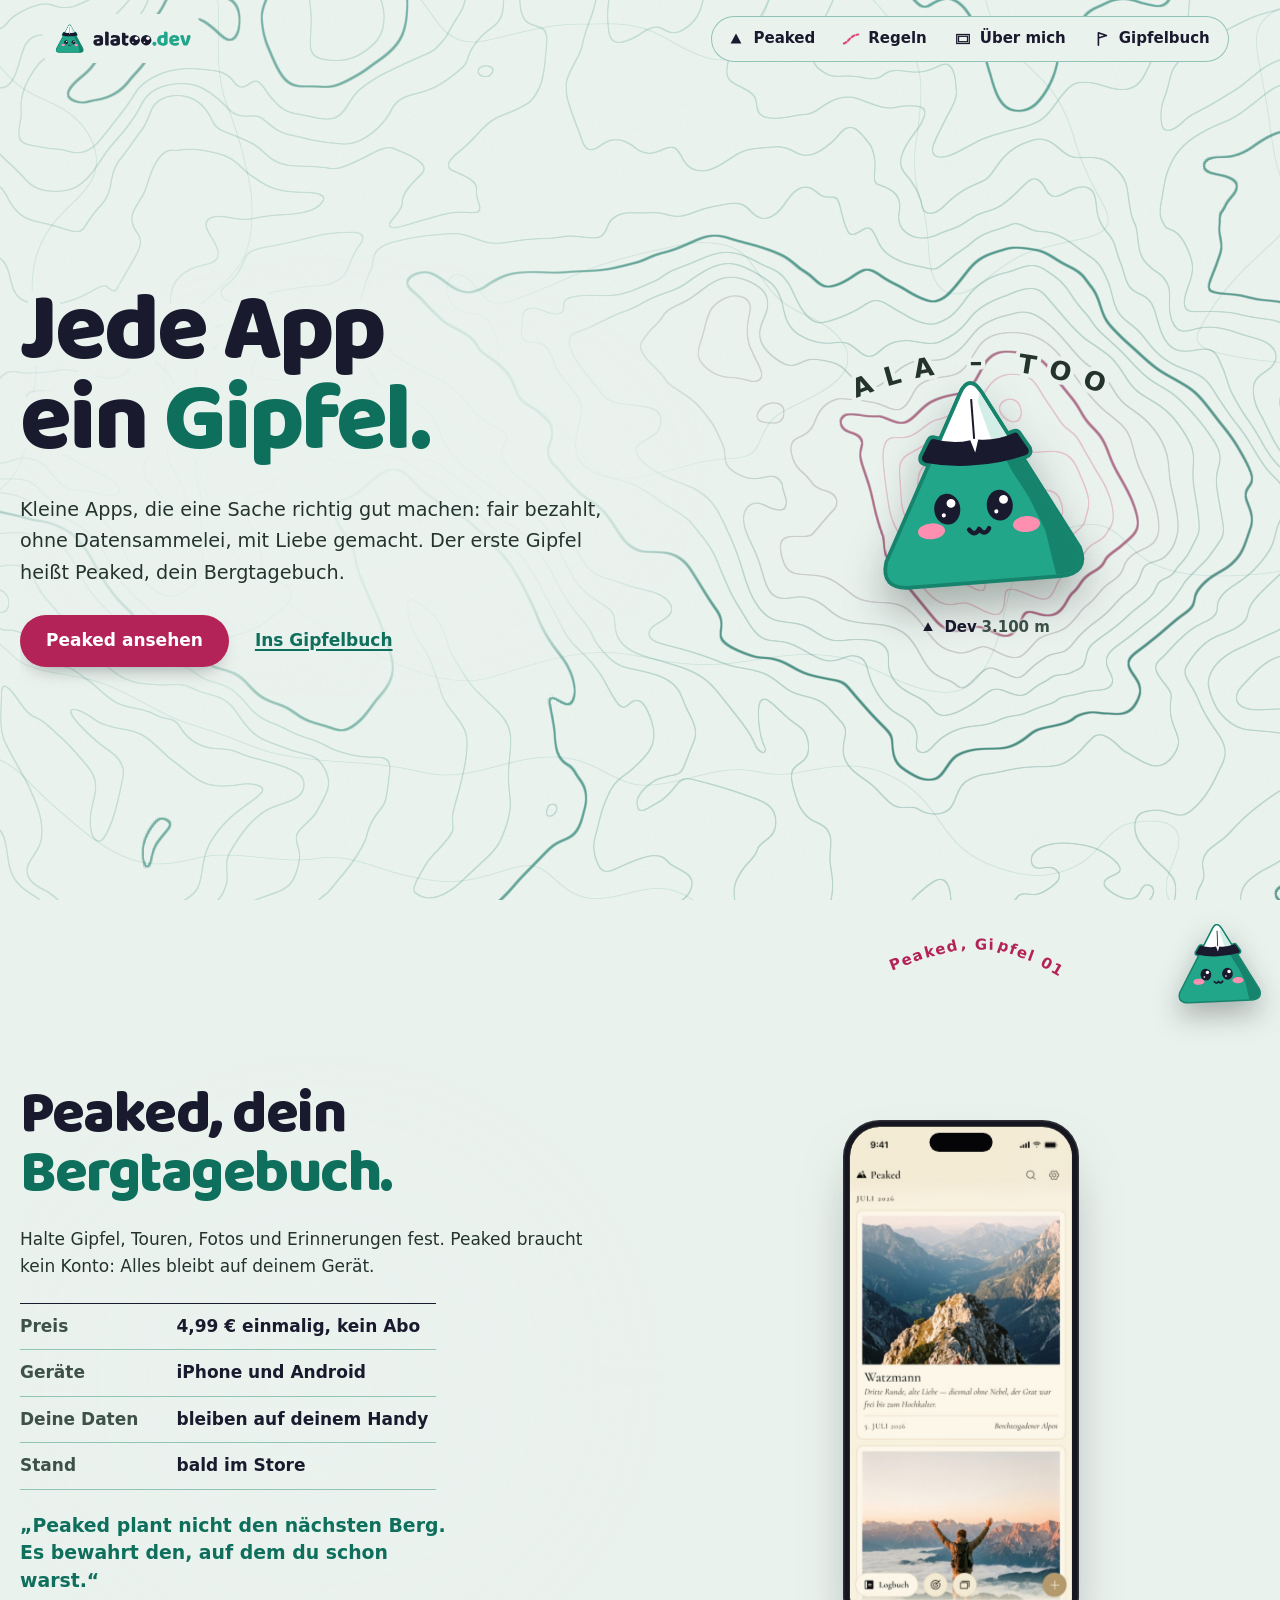
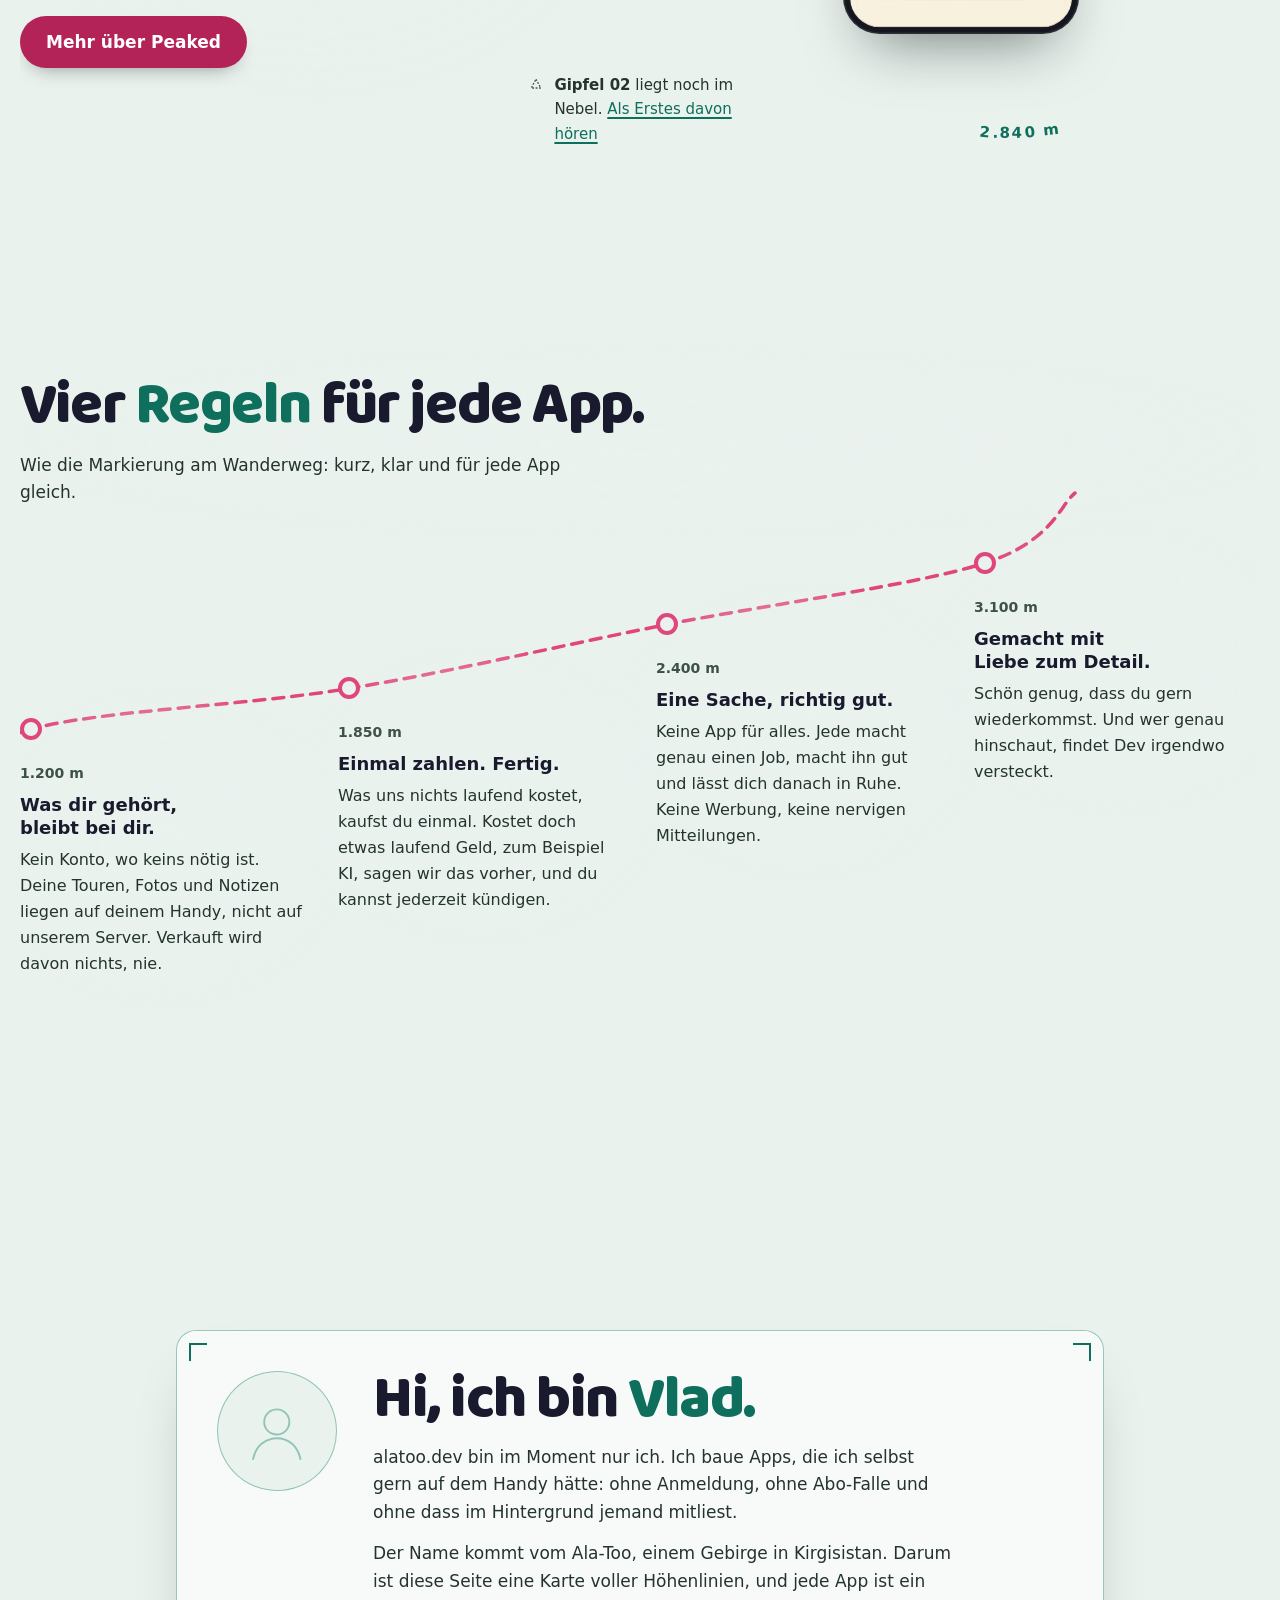
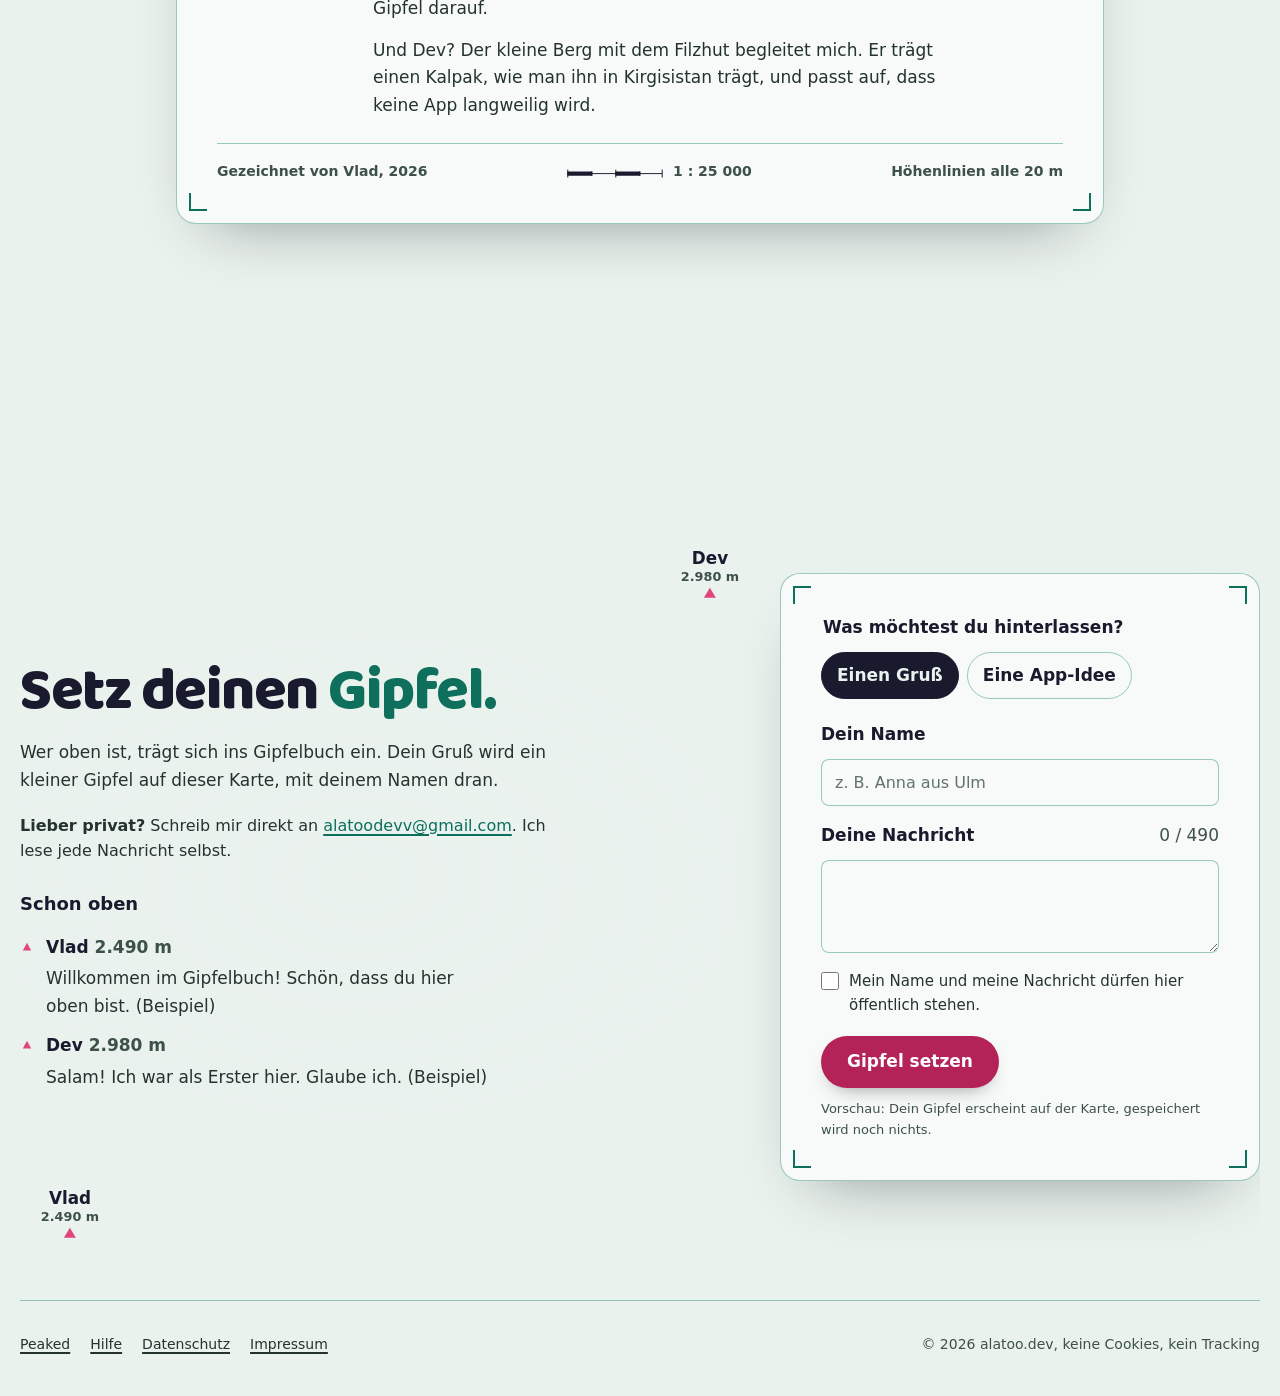
==== commit eba6df38: "Startseite: Linien ersetzt Höhenlinien Co-Authored-By: Claude Sonnet 5.5 <noreply@anthropic.com>" ====
--- a/index.html
+++ b/index.html
@@ -2,331 +2,211 @@
 <html lang="de">
 <head>
 <meta charset="utf-8">
-<meta name="viewport" content="width=device-width, initial-scale=1">
+<meta name="viewport" content="width=device-width, initial-scale=1, viewport-fit=cover">
+<!-- preview: no search engines until imprint and privacy are final (after the business registration) -->
 <meta name="robots" content="noindex, nofollow">
-<title>alatoo.dev · Jede App ein Gipfel</title>
-<meta name="description" content="Kleine, ehrliche Apps: fair bezahlt, ohne Datensammelei, mit Liebe gemacht. Die erste heißt Peaked, dein Bergtagebuch.">
-<meta name="color-scheme" content="light dark">
-<meta name="theme-color" content="#EEF4F1" media="(prefers-color-scheme: light)">
+<title>alatoo.dev – Jede App ein Gipfel</title>
+<meta name="description" content="alatoo.dev ist Vlads kleines App-Studio. Die erste App heißt Peaked: ein Bergtagebuch ohne Konto, ohne Abo und ohne Werbung.">
+<meta name="theme-color" content="#EAF2EE" media="(prefers-color-scheme: light)">
 <meta name="theme-color" content="#07120F" media="(prefers-color-scheme: dark)">
 <link rel="icon" href="assets/favicon.svg" type="image/svg+xml">
-<link rel="preload" href="assets/baloo2-800.woff" as="font" type="font/woff" crossorigin>
-<link rel="preload" href="assets/cormorant-600-italic.woff2" as="font" type="font/woff2" crossorigin>
 <link rel="stylesheet" href="stil.css">
 <script>
 {
+  // the opening flight through the clouds plays once per visit, never with calm motion
   const h = document.documentElement;
-  h.classList.add('js');
-  // opening animation (seiten.js): only on a fresh visit, not when coming back from a subpage, jumping to a section or with calm mode
-  try { if (!location.hash && !document.referrer.startsWith(location.origin) && !matchMedia('(prefers-reduced-motion: reduce)').matches) h.classList.add('auftakt-an', 'auftakt-laeuft'); } catch {}
-  // safety nets: if karte.js never runs, show everything; the opening never blocks the page for long
-  setTimeout(() => window.karteLaeuft || h.classList.remove('js'), 2500);
-  setTimeout(() => h.classList.remove('auftakt-an', 'auftakt-laeuft'), 4500);
+  try { if (!location.hash && !matchMedia('(prefers-reduced-motion: reduce)').matches) h.classList.add('auftakt-an', 'auftakt-laeuft'); } catch {}
+  setTimeout(() => h.classList.remove('auftakt-an', 'auftakt-laeuft'), 4500); // safety net: never blocks the page for long
 }
 </script>
-<script src="dev.js" defer></script>
-<script src="karte.js" defer></script>
-<script src="gipfelbuch.js" defer></script>
-<script src="seiten.js" defer></script>
 </head>
 <body>
 
-<!-- opening animation (seiten.js): a drone flight down through the clouds onto Dev's summit.
-     Three cloud sheets, back to front, then the fog they start in and the name hanging in it. -->
+<!-- opening: a drone flight down through three cloud sheets onto Dev's summit (karte.js) -->
 <div class="auftakt" aria-hidden="true">
   <canvas class="auftakt-wolke"></canvas>
   <canvas class="auftakt-wolke"></canvas>
   <canvas class="auftakt-wolke"></canvas>
   <div class="auftakt-nebel"></div>
-  <p class="auftakt-marke">alatoo<em>.dev</em></p>
+  <p class="auftakt-marke">alatoo<b>.dev</b></p>
 </div>
 
-<a class="sprung" href="#apps">Zum Inhalt springen</a>
-
-<!-- The living contour map. Drawn by karte.js (WebGL); without it the CSS poster rings stay. -->
+<a class="sprung" href="#peaked">Zum Inhalt springen</a>
+
+<!-- the living contour map behind everything; karte.js draws it -->
 <canvas class="karte" aria-hidden="true"></canvas>
 <div class="hoehenmesser" aria-hidden="true"><span class="hm-wert">0</span> m</div>
 
 <header class="kopf">
-  <a class="marke" href="#start" aria-label="alatoo.dev, zum Seitenanfang">
+  <a class="marke" href="#start" aria-label="alatoo.dev, zum Anfang">
     <picture>
       <source srcset="assets/logo-waagerecht-dunkel.svg" media="(prefers-color-scheme: dark)">
       <img src="assets/logo-waagerecht.svg" alt="" width="148" height="39">
     </picture>
   </a>
-  <!-- the green pill slides to the page you are on (seiten.js) -->
-  <span class="schlitten weg" aria-hidden="true"></span>
-  <!-- phones: the menu folds out of this button -->
-  <button class="menue-knopf" type="button" aria-expanded="false" aria-controls="menue" aria-label="Menü"><i></i><i></i></button>
-  <nav class="menue" id="menue" aria-label="Hauptmenü">
-    <a href="#apps"><small>01</small>Apps</a>
-    <a href="#horizont"><small>02</small>Horizont</a>
-    <a href="#wegregeln"><small>03</small>Wegregeln</a>
-    <a href="#ueber-mich"><small>04</small>Über mich</a>
-    <a href="#gipfelbuch"><small>05</small>Gipfelbuch</a>
+  <button class="legende-knopf" type="button" aria-expanded="false" aria-controls="legende">Legende</button>
+  <!-- the menu is the map's legend: each entry carries the symbol you meet on the map -->
+  <nav class="legende" id="legende" aria-label="Hauptmenü">
+    <span class="schlitten" aria-hidden="true"></span>
+    <a href="#peaked"><svg class="zeichen" viewBox="0 0 20 20" aria-hidden="true"><path class="z-gipfel" d="M10 4 16 15H4Z"/></svg>Peaked</a>
+    <a href="#regeln"><svg class="zeichen" viewBox="0 0 20 20" aria-hidden="true"><path class="z-weg" d="M2 15C7 14 9 6 18 5"/></svg>Regeln</a>
+    <a href="#ueber-mich"><svg class="zeichen" viewBox="0 0 20 20" aria-hidden="true"><rect class="z-kartusche" x="3" y="5" width="14" height="10"/><rect class="z-kartusche" x="5" y="7" width="10" height="6"/></svg>Über mich</a>
+    <a href="#gipfelbuch"><svg class="zeichen" viewBox="0 0 20 20" aria-hidden="true"><path class="z-fahne" d="M6 17V3l9 3-9 3"/></svg>Gipfelbuch</a>
   </nav>
 </header>
 
-<!-- One section = one page (snap scrolling in stil.css). The stages on the right show where you are on the climb,
-     seiten.js marks the current one and moves the arrow at the bottom to the next page. -->
-<nav class="etappen" aria-label="Seiten">
-  <a href="#start" aria-current="true"><span>Start</span></a>
-  <a href="#apps"><span>Peaked</span></a>
-  <a href="#horizont"><span>Horizont</span></a>
-  <a href="#wegregeln"><span>Wegregeln</span></a>
-  <a href="#ueber-mich"><span>Über mich</span></a>
-  <a href="#gipfelbuch"><span>Gipfelbuch</span></a>
-</nav>
-<button class="weiter" type="button" aria-label="Weiter zur nächsten Seite"><svg viewBox="0 0 24 24" aria-hidden="true"><path d="m6 9 6 6 6-6"/></svg></button>
-
 <main>
 
-<!-- ============ 00 · HERO: the map, Dev on his summit ============
-     data-tiefe: how far a block lags behind while the page snaps in or out (0 = moves with the page) -->
-<section class="held" id="start" aria-labelledby="titel">
-  <div class="held-text lichtung" data-tiefe=".35">
-    <p class="etikett"><span class="punkt" aria-hidden="true"></span>alatoo.dev · kleine, ehrliche Apps</p>
-    <h1 id="titel"><span class="zeile"><span>Jede App</span></span><span class="zeile"><span>ein <em>Gipfel.</em></span></span></h1>
-    <p class="lead">Apps, die eine Sache richtig gut machen: fair bezahlt, ohne Datensammelei, mit Liebe gemacht. Der erste Gipfel heißt Peaked, dein Bergtagebuch.</p>
-  </div>
-
-  <div class="gipfel" data-tiefe=".12">
-    <!-- Range names on hiking maps are set in wide caps; Dev stands in front of it -->
-    <p class="gebirge" aria-hidden="true">Ala-Too</p>
-    <!-- Dev comes alive in dev.js; the SVG inside is only shown if that script never runs -->
+<!-- ============ Start: Dev's summit ============ -->
+<section class="ort start" id="start" aria-labelledby="titel">
+  <div class="start-text ruhe">
+    <h1 id="titel" class="freigestellt">Jede App ein <em>Gipfel.</em></h1>
+    <p class="lead">Kleine Apps, die eine Sache richtig gut machen: fair bezahlt, ohne Datensammelei, mit Liebe gemacht. Der erste Gipfel heißt Peaked, dein Bergtagebuch.</p>
+    <p class="aktionen">
+      <a class="knopf" href="#peaked">Peaked ansehen</a>
+      <a class="leiser-link" href="#gipfelbuch">Ins Gipfelbuch</a>
+    </p>
+  </div>
+  <div class="gipfel">
+    <!-- range names on hiking maps are set in wide caps along the ridge -->
+    <svg class="gebirge" viewBox="0 0 600 220" aria-hidden="true">
+      <path id="grat" d="M70 190 Q300 20 530 190" fill="none"/>
+      <text><textPath href="#grat" startOffset="50%" text-anchor="middle">ALA – TOO</textPath></text>
+    </svg>
     <dev-figur class="dev">
       <svg viewBox="0 0 100 100" role="img" aria-label="Dev, ein kleiner Berg mit Kalpak und Kulleraugen">
-        <path d="M46.5 14.5 Q50 8 53.5 14.5 L88 80 Q91 90 80 90 L20 90 Q9 90 12 80 Z" fill="#16836C" stroke="#16836C" stroke-width="3" stroke-linejoin="round"/>
-        <path d="M33.8 31.8 Q41.5 34.6 48.4 33.4 L50 38.5 L51.6 33.4 Q58.5 34.6 66.2 31.8 Q67.2 31.6 67.8 32.8 L71.2 38.6 Q71.8 40.6 69.8 41.2 Q60 43.8 50 43.6 Q40 43.8 30.2 41.2 Q28.2 40.6 28.8 38.6 L32.2 32.8 Q32.8 31.6 33.8 31.8 Z" fill="#16836C" stroke="#16836C" stroke-width="3" stroke-linejoin="round"/>
         <path d="M46.5 14.5 Q50 8 53.5 14.5 L88 80 Q91 90 80 90 L20 90 Q9 90 12 80 Z" fill="#22A68A"/>
         <path d="M50 11.25 Q51.75 11.25 53.5 14.5 L88 80 Q91 90 80 90 L78.5 90 L75.5 72 L70 58 L64 47 L59.55 36.4 L55.5 28 Z" fill="#16836C"/>
-        <path d="M47 15.6 Q50 10.2 53 15.6 L59.46 28 Q50 30.5 40.54 28 Z" fill="#F6C9A4"/><path d="M46.6 18.5 Q48 15.6 49.4 16.4 Q48.6 19 46.9 24.5 Q45.6 22 46.6 18.5 Z" fill="#FFE9D9"/><path d="M46.5 14.5 Q50 8 53.5 14.5 L66.9 40 L33.1 40 Z" fill="#FFFFFF"/>
-        <path d="M53.5 14.5 L66.9 40 L58.5 40 L52.6 18.5 Z" fill="#D3EEE6"/>
-        <path d="M49.6 17 L50.4 17 L50.4 33 L49.6 33 Z" fill="#1A1A2E"/>
+        <path d="M46.5 14.5 Q50 8 53.5 14.5 L66.9 40 L33.1 40 Z" fill="#FFFFFF"/>
         <path d="M33.8 31.8 Q41.5 34.6 48.4 33.4 L50 38.5 L51.6 33.4 Q58.5 34.6 66.2 31.8 Q67.2 31.6 67.8 32.8 L71.2 38.6 Q71.8 40.6 69.8 41.2 Q60 43.8 50 43.6 Q40 43.8 30.2 41.2 Q28.2 40.6 28.8 38.6 L32.2 32.8 Q32.8 31.6 33.8 31.8 Z" fill="#1A1A2E"/>
-        <g class="augen">
-          <g class="auge"><ellipse cx="39.5" cy="61" rx="5.2" ry="6.2" fill="#1A1A2E"/><circle cx="41.16" cy="58.77" r="1.77" fill="#FFFFFF"/><circle cx="37.94" cy="63.36" r="0.83" fill="#FFFFFF"/></g>
-          <g class="auge"><ellipse cx="60.5" cy="61" rx="5.2" ry="6.2" fill="#1A1A2E"/><circle cx="62.16" cy="58.77" r="1.77" fill="#FFFFFF"/><circle cx="58.94" cy="63.36" r="0.83" fill="#FFFFFF"/></g>
-        </g>
+        <ellipse cx="39.5" cy="61" rx="5.2" ry="6.2" fill="#1A1A2E"/><ellipse cx="60.5" cy="61" rx="5.2" ry="6.2" fill="#1A1A2E"/>
         <path d="M46 69.5 Q48 72.7 50 69.5 Q52 72.7 54 69.5" fill="none" stroke="#1A1A2E" stroke-width="1.8" stroke-linecap="round"/>
         <ellipse cx="31" cy="69" rx="5.4" ry="3.2" fill="#FF8FB1"/><ellipse cx="69" cy="69" rx="5.4" ry="3.2" fill="#FF8FB1"/>
       </svg>
     </dev-figur>
-    <p class="gipfel-name"><em>Das ist Dev.</em></p>
-  </div>
-
-  <!-- labels for the peaks a visitor sets (the hidden easter egg); filled by karte.js -->
+    <p class="gipfelzeichen dev-zeichen"><svg viewBox="0 0 20 20" aria-hidden="true"><path d="M10 4 16 15H4Z"/></svg><span><b>Dev</b> <span class="hoehe">3.100 m</span></span></p>
+  </div>
+  <!-- labels for the peaks a visitor sets with a click (the hidden game); filled by karte.js -->
   <div class="gipfel-marken" aria-hidden="true"></div>
 </section>
 
-<!-- ============ 01 · Apps: Peaked ============ -->
-<section class="abschnitt" id="apps" aria-labelledby="apps-titel">
-  <div class="abschnitt-kopf lichtung" data-tiefe=".2">
-    <p class="nummer">01 · Unsere Apps</p>
-    <h2 id="apps-titel">Unser erster <em>Gipfel.</em></h2>
-  </div>
-
-  <!-- Peaked: the one app that exists. For a released app copy this <article> block. -->
-  <!-- data-dev-aufregend / data-dev-sagt: what Dev says when this comes into view or under the pointer -->
-  <article class="box peaked" data-tiefe=".45" data-dev-aufregend="Ooh, Peaked! Schau mal rein!">
-    <div class="peaked-text">
-      <div class="app-kopf">
-        <img src="assets/peaked-icon.png" alt="" width="56" height="56">
-        <p class="mono">Gipfel 01</p>
-        <span class="chip">Bald im Store</span>
+<!-- ============ Peaked: the first named summit ============ -->
+<section class="ort peaked" id="peaked" aria-labelledby="peaked-titel">
+  <div class="peaked-text ruhe">
+    <h2 id="peaked-titel" class="freigestellt">Peaked, dein <em>Bergtagebuch.</em></h2>
+    <p>Halte Gipfel, Touren, Fotos und Erinnerungen fest. Peaked braucht kein Konto: Alles bleibt auf deinem Gerät.</p>
+    <dl class="etikett">
+      <div><dt>Preis</dt><dd>4,99 € einmalig, kein Abo</dd></div>
+      <div><dt>Geräte</dt><dd>iPhone und Android</dd></div>
+      <div><dt>Deine Daten</dt><dd>bleiben auf deinem Handy</dd></div>
+      <div><dt>Stand</dt><dd>bald im Store</dd></div>
+    </dl>
+    <blockquote>Peaked plant nicht den nächsten Berg. Es bewahrt den, auf dem du schon warst.</blockquote>
+    <p class="aktionen"><a class="knopf" href="peaked/" data-dev-aufregend="Ooh, Peaked! Schau mal rein!">Mehr über Peaked</a></p>
+  </div>
+  <!-- the phone stands on its own summit; karte.js writes the facts along the contour lines around it and lets it tilt -->
+  <div class="peaked-gipfel handy-buehne">
+    <div class="handy">
+      <div class="bildschirm">
+        <picture>
+          <source srcset="assets/peaked-logbuch-dunkel.jpg" media="(prefers-color-scheme: dark)">
+          <img src="assets/peaked-logbuch.jpg" alt="Peaked: das Logbuch mit dem Watzmann als letzter Tour" width="506" height="1100" loading="lazy" draggable="false">
+        </picture>
       </div>
-      <h3>Peaked</h3>
-      <p class="claim"><em>Dein Bergtagebuch.</em></p>
-      <p>Halte Gipfel, Touren, Fotos und Erinnerungen fest. Peaked braucht kein Konto: Alles bleibt auf deinem Gerät.</p>
-      <ul class="fakten">
-        <li class="stark">4,99 € einmalig</li>
-        <li>kein Abo</li>
-        <li>keine Werbung</li>
-        <li>ohne Konto</li>
-        <li>Android und iPhone</li>
-      </ul>
-      <blockquote>Peaked plant nicht den nächsten Berg. Es bewahrt den, auf dem du schon warst.</blockquote>
-      <a class="mehr" href="peaked/index.html">Mehr über Peaked <span aria-hidden="true">→</span></a>
-    </div>
-    <!-- the whole screenshot (1320 × 2868, iPhone), nothing cropped, so time and battery stay readable -->
-    <div class="handy">
-      <picture>
-        <source srcset="assets/peaked-logbuch-dunkel.jpg" media="(prefers-color-scheme: dark)">
-        <img src="assets/peaked-logbuch.jpg" alt="Peaked: das Logbuch mit dem Watzmann als letzter Tour" width="506" height="1100" loading="lazy">
-      </picture>
-    </div>
-  </article>
-</section>
-
-<!-- ============ 02 · Horizont: the range as a layered relief model ============
-     Like a laser-cut contour model: the lines of the map rise layer by layer into three summits while the page snaps in.
-     seiten.js draws the layers and sets the pins; the cards below are the legend (data-gipfel = which summit).
-     The old horizon with the fog and the ridges is kept in Designs/hoehenlinien/archiv/runde3-horizont. -->
-<section class="abschnitt horizont" id="horizont" aria-labelledby="horizont-titel">
-  <div class="abschnitt-kopf lichtung" data-tiefe=".2">
-    <p class="nummer">02 · Horizont</p>
-    <h2 id="horizont-titel">Drei Gipfel, ein <em>Gebirge.</em></h2>
-    <p>Einer steht schon, einer wächst noch im Nebel, und einer wartet auf deine Idee.</p>
-  </div>
-
-  <div class="relief" aria-hidden="true">
-    <div class="relief-kamera"><div class="relief-modell"><div class="relief-brett"></div></div></div>
-  </div>
-
-  <ol class="ziele" data-tiefe=".3">
-    <li class="ziel" data-gipfel="0">
-      <span class="ziel-fahne erreicht"></span>
-      <div>
-        <p class="mono">Gipfel 01 · erreicht</p>
-        <h3>Peaked</h3>
-        <p>Dein Bergtagebuch, bald für iPhone und Android. <a class="mehr" href="peaked/index.html">Mehr über Peaked <span aria-hidden="true">→</span></a></p>
+    </div>
+  </div>
+  <svg class="ringschrift" aria-hidden="true"></svg>
+  <!-- the next app: an unnamed summit in the fog at the edge of the sheet -->
+  <p class="nebelgipfel" data-dev-sagt="Psst … das ist noch geheim."><svg viewBox="0 0 20 20" aria-hidden="true"><path d="M10 4 16 15H4Z"/></svg><span><b>Gipfel 02</b> liegt noch im Nebel. <a href="mailto:alatoodevv@gmail.com?subject=Gipfel%2002">Als Erstes davon hören</a></span></p>
+</section>
+
+<!-- ============ Regeln: a marked trail across the contours ============ -->
+<section class="ort regeln" id="regeln" aria-labelledby="regeln-titel">
+  <div class="regeln-kopf ruhe">
+    <h2 id="regeln-titel" class="freigestellt">Vier <em>Regeln</em> für jede App.</h2>
+    <p>Wie die Markierung am Wanderweg: kurz, klar und für jede App gleich.</p>
+  </div>
+  <div class="weg-feld">
+    <svg class="weg-linie" aria-hidden="true"><path/></svg>
+    <ol class="weg">
+      <li class="ruhe"><span class="wegpunkt" aria-hidden="true"></span><span class="hoehe">1.200 m</span><h3>Was dir gehört, bleibt bei dir.</h3><p>Kein Konto, wo keins nötig ist. Deine Touren, Fotos und Notizen liegen auf deinem Handy, nicht auf unserem Server. Verkauft wird davon nichts, nie.</p></li>
+      <li class="ruhe"><span class="wegpunkt" aria-hidden="true"></span><span class="hoehe">1.850 m</span><h3>Einmal zahlen. Fertig.</h3><p>Was uns nichts laufend kostet, kaufst du einmal. Kostet doch etwas laufend Geld, zum Beispiel KI, sagen wir das vorher, und du kannst jederzeit kündigen.</p></li>
+      <li class="ruhe"><span class="wegpunkt" aria-hidden="true"></span><span class="hoehe">2.400 m</span><h3>Eine Sache, richtig gut.</h3><p>Keine App für alles. Jede macht genau einen Job, macht ihn gut und lässt dich danach in Ruhe. Keine Werbung, keine nervigen Mitteilungen.</p></li>
+      <li class="ruhe"><span class="wegpunkt" aria-hidden="true"></span><span class="hoehe">3.100 m</span><h3>Gemacht mit Liebe zum Detail.</h3><p>Schön genug, dass du gern wiederkommst. Und wer genau hinschaut, findet Dev irgendwo versteckt.</p></li>
+    </ol>
+  </div>
+</section>
+
+<!-- ============ Über mich: a map sheet ============ -->
+<section class="ort ueber" id="ueber-mich" aria-labelledby="ueber-titel">
+  <div class="kartusche blatt ruhe">
+    <div class="kartusche-innen">
+      <figure class="foto">
+        <!-- a square photo at assets/vlad.jpg replaces the placeholder (karte.js checks for it) -->
+        <div class="foto-rahmen" data-foto="assets/vlad.jpg">
+          <svg class="foto-platzhalter" viewBox="0 0 120 120" aria-hidden="true"><circle cx="60" cy="46" r="20"/><path d="M22 106c4-22 20-34 38-34s34 12 38 34"/></svg>
+        </div>
+      </figure>
+      <div class="kartusche-text">
+        <h2 id="ueber-titel">Hi, ich bin <em>Vlad.</em></h2>
+        <p>alatoo.dev bin im Moment nur ich. Ich baue Apps, die ich selbst gern auf dem Handy hätte: ohne Anmeldung, ohne Abo-Falle und ohne dass im Hintergrund jemand mitliest.</p>
+        <p>Der Name kommt vom Ala-Too, einem Gebirge in Kirgisistan. Darum ist diese Seite eine Karte voller Höhenlinien, und jede App ist ein Gipfel darauf.</p>
+        <p>Und Dev? Der kleine Berg mit dem Filzhut begleitet mich. Er trägt einen Kalpak, wie man ihn in Kirgisistan trägt, und passt auf, dass keine App langweilig wird.</p>
       </div>
-    </li>
-    <li class="ziel" data-gipfel="1" data-dev-sagt="Psst … das ist noch geheim.">
-      <span class="ziel-fahne nebel"></span>
-      <div>
-        <p class="mono">Gipfel 02 · im Aufstieg</p>
-        <h3>Noch im Nebel</h3>
-        <p>Die nächste App ist schon unterwegs. Was sie kann, verraten wir, wenn sich der Nebel lichtet. <a class="mehr" href="mailto:alatoodevv@gmail.com?subject=Gipfel%2002">Als Erstes davon hören <span aria-hidden="true">→</span></a></p>
-      </div>
-    </li>
-    <li class="ziel" data-gipfel="2" data-dev-sagt="Der hier könnte deiner sein!">
-      <span class="ziel-fahne frei"></span>
-      <div>
-        <p class="mono">Gipfel 03 · noch frei</p>
-        <h3>Deine Idee</h3>
-        <p>Dir fehlt eine App, die eine Sache richtig gut macht? Die Fahne ist noch frei. <a class="mehr" href="#gipfelbuch" data-idee>Idee ins Gipfelbuch <span aria-hidden="true">→</span></a></p>
-      </div>
-    </li>
-  </ol>
-</section>
-
-<!-- ============ 03 · Wegregeln: the trail climbs from rule to rule ============ -->
-<section class="abschnitt" id="wegregeln" aria-labelledby="regeln-titel">
-  <div class="abschnitt-kopf lichtung" data-tiefe=".2">
-    <p class="nummer">03 · Wegregeln</p>
-    <h2 id="regeln-titel">Vier Regeln für <em>jede&nbsp;App.</em></h2>
-    <p>Wie Schilder am Wanderweg: kurz, klar und für jede App gleich.</p>
-  </div>
-
-  <!-- One rule = one station, centered in its quarter. --n = its step on the climb. The altitude is decoration, the text is the promise. -->
-  <div class="weg-rahmen lichtung">
-    <svg class="weg-linie" viewBox="0 0 100 100" preserveAspectRatio="none" aria-hidden="true"><path d="M0 116.7 L12.5 100 L37.5 66.7 L62.5 33.3 L87.5 0 L100 -16.7"/></svg>
-    <ol class="weg">
-      <li style="--n:0" data-tiefe=".25">
-        <span class="hoehe">1.200 m</span>
-        <h3>Was dir gehört, bleibt bei dir.</h3>
-        <p>Kein Konto, wo keins nötig ist. Deine Touren, Fotos und Notizen liegen auf deinem Handy, nicht auf unserem Server. Verkauft wird davon nichts, nie.</p>
-      </li>
-      <li style="--n:1" data-tiefe=".35">
-        <span class="hoehe">1.850 m</span>
-        <h3>Einmal zahlen. Fertig.</h3>
-        <p>Was uns nichts laufend kostet, kaufst du einmal. Kostet doch etwas laufend Geld, zum Beispiel KI, sagen wir das vorher und du kannst jederzeit kündigen.</p>
-      </li>
-      <li style="--n:2" data-tiefe=".45">
-        <span class="hoehe">2.400 m</span>
-        <h3>Eine Sache, richtig gut.</h3>
-        <p>Keine App für alles. Jede macht genau einen Job, macht ihn gut und lässt dich danach in Ruhe. Keine Werbung, keine nervigen Mitteilungen.</p>
-      </li>
-      <li style="--n:3" data-tiefe=".55">
-        <span class="hoehe">3.100 m</span>
-        <h3>Gemacht mit Liebe zum Detail.</h3>
-        <p>Schön genug, dass du gern wiederkommst. Und wer genau hinschaut, findet Dev irgendwo versteckt.</p>
-      </li>
-    </ol>
-  </div>
-</section>
-
-<!-- ============ 04 · Über mich ============ -->
-<section class="abschnitt" id="ueber-mich" aria-labelledby="ueber-titel">
-  <div class="ueber">
-    <div class="abschnitt-kopf lichtung" data-tiefe=".2">
-      <p class="nummer">04 · Über mich</p>
-      <h2 id="ueber-titel">Hi, ich bin <em>Vlad.</em></h2>
-      <p>alatoo.dev bin im Moment nur ich. Ich baue Apps, die ich selbst gern auf dem Handy hätte: ohne Anmeldung, ohne Abo-Falle und ohne dass im Hintergrund jemand mitliest.</p>
-      <p>Der Name kommt vom Ala-Too, einem Gebirge in Kirgisistan. Darum ist diese Seite eine Karte voller Höhenlinien, und jede App ist ein Gipfel darauf.</p>
-      <p>Und Dev? Der kleine Berg mit dem Filzhut begleitet mich. Er trägt einen Kalpak, wie man ihn in Kirgisistan trägt, und passt auf, dass keine App langweilig wird.</p>
-    </div>
-
-    <!-- Vlad's photo: put a square picture at assets/vlad.jpg and it shows up here. Until then the placeholder stays. -->
-    <figure class="foto">
-      <div class="foto-rahmen">
-        <svg class="foto-platzhalter" viewBox="0 0 120 120" aria-hidden="true"><circle cx="60" cy="46" r="20"/><path d="M22 106c4-22 20-34 38-34s34 12 38 34"/></svg>
-        <img src="assets/vlad.jpg" alt="Vlad" width="480" height="480" loading="lazy" onerror="this.remove()">
-      </div>
-      <figcaption><em>Vlad</em><span class="mono">Gründer · baut die Apps</span></figcaption>
-    </figure>
-  </div>
-</section>
-
-<!-- ============ 05 · Gipfelbuch ============
-     data-api: address of the guestbook server (Cloudflare Worker, see Designs/aufstieg/README.md).
-     Empty = preview: sample entries, nothing is saved. -->
-<section class="abschnitt kontakt" id="gipfelbuch" aria-labelledby="buch-titel" data-api="">
-  <div class="buch-kopf lichtung" data-tiefe=".2">
-    <p class="nummer">05 · Gipfelbuch</p>
-    <dev-figur class="dev-jubel" jubelt gruss="Trag dich ein!"><img src="assets/dev-jubel.svg" alt="" width="120" height="120"></dev-figur>
-    <h2 id="buch-titel">Du bist <em>oben.</em></h2>
-    <p>Wer auf einem Gipfel steht, trägt sich ins Gipfelbuch ein. Hinterlass einen Gruß oder eine Idee für die nächste App.</p>
-    <!-- the private alternative: e-mail -->
-    <div class="post">
-      <p><b>Lieber privat?</b> Schreib mir direkt. Ich lese jede Nachricht selbst.</p>
-      <!-- after the domain purchase: hallo@alatoo.dev -->
-      <a class="knopf" href="mailto:alatoodevv@gmail.com" data-dev-aufregend="Ich freu mich auf deine Nachricht!"><svg viewBox="0 0 24 24" aria-hidden="true"><rect x="3" y="5" width="18" height="14" rx="3"/><path d="m4 7 8 6 8-6"/></svg>alatoodevv@gmail.com</a>
-    </div>
-  </div>
-
-  <div class="buch" data-tiefe=".4">
-    <!-- left page: the entries -->
-    <div class="seite links">
-      <p class="kopfzeile"><span>Gipfelbuch</span><span>alatoo.dev</span></p>
-      <h3 class="buch-titel">Einträge</h3>
-      <ol class="eintraege" aria-live="polite" aria-label="Einträge im Gipfelbuch" tabindex="0"><li class="leer">Einträge werden geladen …</li></ol>
-      <svg class="buch-stempel" viewBox="0 0 120 120" aria-hidden="true"><defs><path id="stempel-kreis" d="M60 60 m-43 0 a43 43 0 1 1 86 0 a43 43 0 1 1 -86 0"/></defs><circle cx="60" cy="60" r="56"/><circle cx="60" cy="60" r="31"/><text><textPath href="#stempel-kreis">ALATOO.DEV · GIPFELBUCH · ALA-TOO ·</textPath></text><path d="M44 72 L60 46 L76 72 Z M54 56 L60 61 L66 56"/></svg>
-      <p class="folio" aria-hidden="true">— 1 —</p>
-    </div>
-
-    <!-- right page: write an entry -->
-    <form class="seite rechts eintragen" novalidate>
-      <p class="kopfzeile"><span>Seite 2</span><span>Neuer Eintrag</span></p>
-      <h3 class="buch-titel">Trag dich ein</h3>
-      <fieldset class="art">
-        <legend>Was möchtest du hinterlassen?</legend>
-        <label><input type="radio" name="art" value="gruss" checked><span>Einen Gruß</span></label>
-        <label><input type="radio" name="art" value="idee"><span>Eine App-Idee</span></label>
-      </fieldset>
-      <label class="feld" for="gb-name">Dein Name</label>
-      <input id="gb-name" name="name" type="text" maxlength="40" required autocomplete="nickname" placeholder="z. B. Anna aus Ulm">
-      <label class="feld" for="gb-text">Deine Nachricht <span class="zaehler" aria-live="off">0 / 490</span></label>
-      <textarea id="gb-text" name="text" maxlength="490" required rows="4"></textarea>
-      <label class="haken"><input type="checkbox" name="einverstanden" required> Mein Name und meine Nachricht dürfen hier öffentlich stehen.</label>
-      <div class="honig" aria-hidden="true"><label>Website <input name="website" tabindex="-1" autocomplete="off"></label></div>
-      <div class="absenden">
-        <button class="stempel" type="submit"><span>Eintragen</span></button>
-        <p class="status" role="status"></p>
-      </div>
-      <p class="folio" aria-hidden="true">— 2 —</p>
-    </form>
-  </div>
+    </div>
+    <!-- what every map sheet carries at the bottom: who drew it, the scale, the contour interval -->
+    <div class="blatt-fuss">
+      <span>Gezeichnet von Vlad, 2026</span>
+      <span class="massstab"><svg viewBox="0 0 120 14" aria-hidden="true"><path d="M1 9h118M1 4v10M31 6v6M61 4v10M91 6v6M119 4v10"/><rect x="1" y="7" width="30" height="4"/><rect x="61" y="7" width="30" height="4"/></svg>1 : 25 000</span>
+      <span>Höhenlinien alle 20 m</span>
+    </div>
+  </div>
+</section>
+
+<!-- ============ Gipfelbuch: your greeting becomes a summit ============
+     data-api: address of the guestbook server (Cloudflare Worker, see Designs/gipfelbuch-worker). Empty = preview, nothing is saved. -->
+<section class="ort buch" id="gipfelbuch" aria-labelledby="buch-titel" data-api="">
+  <div class="buch-text ruhe">
+    <h2 id="buch-titel" class="freigestellt">Setz deinen <em>Gipfel.</em></h2>
+    <p>Wer oben ist, trägt sich ins Gipfelbuch ein. Dein Gruß wird ein kleiner Gipfel auf dieser Karte, mit deinem Namen dran.</p>
+    <p class="privat"><b>Lieber privat?</b> Schreib mir direkt an <a href="mailto:alatoodevv@gmail.com">alatoodevv@gmail.com</a>. Ich lese jede Nachricht selbst.</p>
+    <h3 class="eintraege-titel">Schon oben</h3>
+    <ol class="eintraege" aria-live="polite"></ol>
+  </div>
+  <form class="eintragen blatt ruhe" novalidate>
+    <fieldset class="art">
+      <legend>Was möchtest du hinterlassen?</legend>
+      <label><input type="radio" name="art" value="gruss" checked><span>Einen Gruß</span></label>
+      <label><input type="radio" name="art" value="idee"><span>Eine App-Idee</span></label>
+    </fieldset>
+    <label class="feld" for="gb-name">Dein Name</label>
+    <input id="gb-name" name="name" type="text" maxlength="40" required autocomplete="nickname" placeholder="z. B. Anna aus Ulm">
+    <label class="feld" for="gb-text">Deine Nachricht <span class="zaehler">0 / 490</span></label>
+    <textarea id="gb-text" name="text" maxlength="490" required rows="3"></textarea>
+    <label class="falle" aria-hidden="true">Website <input name="website" type="text" tabindex="-1" autocomplete="off"></label>
+    <label class="haken"><input type="checkbox" name="einverstanden" required> Mein Name und meine Nachricht dürfen hier öffentlich stehen.</label>
+    <div class="absenden">
+      <button class="knopf" type="submit">Gipfel setzen</button>
+      <p class="status" role="status"></p>
+    </div>
+    <p class="vorschau-hinweis">Vorschau: Dein Gipfel erscheint auf der Karte, gespeichert wird noch nichts.</p>
+    <p class="vorschau-hinweis echt" hidden>Ich lese jeden Eintrag, bevor er hier erscheint. Mehr dazu im <a href="datenschutz.html">Datenschutz</a>.</p>
+  </form>
+  <!-- labels of the visitors' summits around the book; filled by karte.js -->
+  <div class="besucher-marken" aria-hidden="true"></div>
 </section>
 
 </main>
 
 <footer class="fuss">
-  <picture>
-    <source srcset="assets/logo-waagerecht-dunkel.svg" media="(prefers-color-scheme: dark)">
-    <img src="assets/logo-waagerecht.svg" alt="alatoo.dev" width="122" height="32">
-  </picture>
-  <nav aria-label="Rechtliches">
-    <a href="peaked/index.html">Peaked</a>
-    <a href="peaked/datenschutz.html">Datenschutz</a>
-    <a href="impressum.html">Impressum</a>
-  </nav>
-  <p>© 2026 alatoo.dev · keine Cookies, kein Tracking</p>
+  <nav aria-label="Weitere Seiten"><a href="peaked/">Peaked</a><a href="peaked/hilfe.html">Hilfe</a><a href="datenschutz.html">Datenschutz</a><a href="impressum.html">Impressum</a></nav>
+  <p>© 2026 alatoo.dev, keine Cookies, kein Tracking</p>
 </footer>
 
-<!-- small Dev at the bottom right, while neither big Dev is in view -->
+<!-- small Dev at the bottom right while the big one is out of view -->
 <dev-figur class="begleiter" begleiter stumm></dev-figur>
 
+<script src="dev.js"></script>
+<script src="karte.js"></script>
 </body>
 </html>
--- a/stil.css
+++ b/stil.css
@@ -1,622 +1,399 @@
-/* alatoo.dev "Höhenlinien": a living contour map, Dev on his summit. One section = one page; scrolling is the climb. */
+/* alatoo.dev "Linien": the map is the page. Everything follows the rules of a hiking map: contour lines, labels that sit
+   in the lines, summit marks with heights, a marked trail, the legend as menu and the cartouche at the bottom.
+   No cards, glass, paper or 3D models floating above the map. */
 
 @font-face { font-family: 'Baloo 2'; src: url(assets/baloo2-800.woff) format('woff'); font-weight: 800; font-display: swap; }
-@font-face { font-family: 'Cormorant'; src: url(assets/cormorant-600-italic.woff2) format('woff2'); font-weight: 600; font-style: italic; font-display: swap; }
-@font-face { font-family: 'Cormorant'; src: url(assets/cormorant-500.woff2) format('woff2'); font-weight: 500; font-display: swap; }
-
-/* ---------- colors: change here, the map (karte.js) reads the --karte-* values too ----------
-   Contrast (WCAG): text tokens are at least 4.5:1 on --grund and on white; buttons use --knopf, not --blau.
-   Running text uses --text-2 (11:1), not --leise: over the moving lines the softer grey was hard to read. */
+
+/* ---------- colors: change here, the map (karte.js) reads the --karte-* and --wolke-* values too ----------
+   Contrast (WCAG): --text-2, --leise and --linie-text reach at least 4.5:1 on --grund; --aktion carries white text at 7:1. */
 :root {
   --grund: #EAF2EE;
-  --grund-2: #D8E9E1;
-  --flaeche: rgba(255, 255, 255, .94);
-  --flaeche-fest: #FFFFFF;
-  --rand: rgba(14, 80, 66, .22);
   --text: #1A1A2E;
-  --text-2: #24332D;         /* running text */
-  --leise: #3F524A;          /* small labels only */
-  --blau: #22A68A;           /* Jade for shapes and fills, never for small text */
-  --blau-text: #0E6F5C;      /* Jade for text: 5.5:1 on --grund */
-  --knopf: #12735F;          /* button background, white text 5.8:1 */
-  --knopf-hover: #0E6F5C;
-  --knopf-text: #FFFFFF;
-  --wange: #FF8FB1;
-  --wange-text: #B42357;
-  --fokus: #B42357;
-  --schatten: 0 30px 70px -40px rgba(26, 26, 46, .4);
-  /* paper (guestbook, trail signs) stays light in both themes, so it has its own ink */
-  --papier: #FBF8F0;
-  --papier-2: #F2ECDD;
-  --tinte: #1A1A2E;
-  --tinte-leise: #5B5446;
-  --tinte-akzent: #B42357;   /* 5.2:1 on both papers */
-  --tinte-gruen: #0E6F5C;
-  --papier-linie: rgba(91, 84, 70, .28);
-  --einband: #16836C;
-  --nebel: #FFFFFF;
-  --wolke-licht: #FFFFFF;     /* the opening's clouds: lit tops, shaded undersides, the fog they start in */
-  --wolke-schatten: #B3CCC2;
-  --wolke-grund: #F4F9F6;
-  /* the horizon: ridges from far (1) to near (5) */
-  --lage-1: #D3E6DD;
-  --lage-2: #AFD5C6;
-  --lage-3: #78BBA5;
-  --lage-4: #349A81;
-  --lage-5: #12735F;
-  --schnee: #FFFFFF;
+  --text-2: #24332D;
+  --leise: #3D5149;
+  --linie-text: #0E6F5C;          /* jade for text and labels: 5.5:1 */
+  --rand: rgb(22 131 108 / .42);
+  --warm: #E0457B;                /* alpenglow: summits, the trail, the one action */
+  --aktion: #B42357;
+  --aktion-text: #FFFFFF;
+  --feld: #F7FAF8;
   --karte-grund: #EAF2EE;
   --karte-linie: #16836C;
   --karte-warm: #E0457B;
+  --karte-nebel: #F4F9F6;
   --karte-dunkel: 0;
-
-  --display: 'Baloo 2', ui-rounded, system-ui, sans-serif;
-  --serif: 'Cormorant', Georgia, serif;
-  --sans: system-ui, -apple-system, 'Segoe UI', sans-serif;
-  --mono: ui-monospace, 'SF Mono', Menlo, Consolas, monospace;
-  --breite: min(1240px, calc(100% - 40px));
+  --wolke-licht: #FFFFFF;
+  --wolke-schatten: #B3CCC2;
+  --wolke-grund: #F4F9F6;
+  --display: 'Baloo 2', system-ui, sans-serif;
+  --sans: system-ui, -apple-system, 'Segoe UI', Roboto, sans-serif;
+  color-scheme: light;
 }
 @media (prefers-color-scheme: dark) {
-  :root {
-    --grund: #07120F;
-    --grund-2: #103229;
-    --flaeche: rgba(12, 30, 26, .9);
-    --flaeche-fest: #0E1E1A;
-    --rand: rgba(95, 208, 181, .24);
-    --text: #F4F6FA;
-    --text-2: #D6E4DE;
-    --leise: #B4CBC2;
-    --blau-text: #5FD0B5;
-    --knopf: #5FD0B5;
-    --knopf-hover: #7FDCC5;
-    --knopf-text: #07120F;
-    --wange-text: #FF8FB1;
-    --fokus: #FF8FB1;
-    --schatten: 0 40px 90px -40px rgba(0, 0, 0, .7);
-    --papier: #EFE9DA;
-    --papier-2: #E2DAC6;
-    --einband: #103229;
-    --nebel: #3D5A51;
-    --wolke-licht: #5A7A6F;
-    --wolke-schatten: #1C332C;
-    --wolke-grund: #2B453E;
-    --lage-1: #24493F;
-    --lage-2: #1B3C34;
-    --lage-3: #142F29;
-    --lage-4: #0E241F;
-    --lage-5: #091915;
-    --schnee: #CFE3DB;
-    --karte-grund: #07120F;
-    --karte-linie: #5FD0B5;
-    --karte-warm: #FF8FB1;
-    --karte-dunkel: 1;
+  :root:not([data-theme="light"]) {
+    --grund: #07120F; --text: #F4F6FA; --text-2: #D6E4DE; --leise: #A9C0B8; --linie-text: #6FD8BE;
+    --rand: rgb(95 208 181 / .42); --warm: #FF8FB1; --aktion: #FF8FB1; --aktion-text: #1A1A2E; --feld: #0C1B17;
+    --karte-grund: #07120F; --karte-linie: #5FD0B5; --karte-warm: #FF8FB1; --karte-nebel: #1A2C27; --karte-dunkel: 1;
+    --wolke-licht: #5A7A6F; --wolke-schatten: #1C332C; --wolke-grund: #2B453E;
+    color-scheme: dark;
   }
 }
+:root[data-theme="dark"] {
+  --grund: #07120F; --text: #F4F6FA; --text-2: #D6E4DE; --leise: #A9C0B8; --linie-text: #6FD8BE;
+  --rand: rgb(95 208 181 / .42); --warm: #FF8FB1; --aktion: #FF8FB1; --aktion-text: #1A1A2E; --feld: #0C1B17;
+  --karte-grund: #07120F; --karte-linie: #5FD0B5; --karte-warm: #FF8FB1; --karte-nebel: #1A2C27; --karte-dunkel: 1;
+  --wolke-licht: #5A7A6F; --wolke-schatten: #1C332C; --wolke-grund: #2B453E;
+  color-scheme: dark;
+}
 
 /* ---------- base ---------- */
-*, *::before, *::after { box-sizing: border-box; }
-/* every page snaps into place; a fast flick still stops at the next page.
-   Phones and very low windows scroll freely: their pages are taller than the screen, and even a gentle
-   proximity snap kept pulling the reader back to the start of a page (Vlad on his phone, round 5). */
-html { scroll-snap-type: y mandatory; scroll-behavior: smooth; }
-@media (max-width: 880px), (max-height: 600px) { html { scroll-snap-type: none; } }
+* { box-sizing: border-box; }
+html { scroll-behavior: smooth; scroll-padding-top: 84px; -webkit-text-size-adjust: 100%; }
 body {
-  margin: 0; overflow-x: hidden;
-  background: radial-gradient(1100px 760px at 72% 38%, var(--grund-2), var(--grund) 72%) var(--grund);
-  color: var(--text); font: 400 1.0625rem/1.65 var(--sans);
-  -webkit-font-smoothing: antialiased; text-rendering: optimizeLegibility;
-}
-/* poster: CSS contour rings until the WebGL map is ready (and for good if it never is) */
-body::before {
-  content: ''; position: fixed; inset: 0; z-index: 0; pointer-events: none;
-  background: repeating-radial-gradient(circle at 72% 44%, transparent 0 24px, var(--rand) 24px 25.5px);
-  -webkit-mask-image: radial-gradient(circle at 72% 44%, #000 0 18%, transparent 60%);
-          mask-image: radial-gradient(circle at 72% 44%, #000 0 18%, transparent 60%);
-  transition: opacity 1.2s ease;
-}
-.karte-an body::before { opacity: 0; }
-.karte { position: fixed; left: 0; top: 0; width: 100%; height: 100lvh; z-index: 0; pointer-events: none; opacity: 0; transition: opacity 1.2s ease; }
-.karte-an .karte { opacity: 1; }
-main, .fuss { position: relative; z-index: 1; }
-main { overflow-x: clip; }
-main > section { position: relative; min-height: 100svh; scroll-snap-align: start; scroll-snap-stop: always; }
-img { max-width: 100%; }
-a { color: inherit; }
-em { font-family: var(--serif); font-style: italic; font-weight: 600; }
-:focus-visible { outline: 3px solid var(--fokus); outline-offset: 3px; border-radius: 4px; }
-.sprung { position: absolute; z-index: 50; left: 16px; top: -80px; padding: 12px 18px; border-radius: 12px; background: var(--text); color: var(--grund); font-weight: 700; text-decoration: none; }
-.sprung:focus { top: calc(12px + env(safe-area-inset-top, 0px)); }
-
-/* a clearing in the map behind running text: the lines fade out, the text stands on calm ground */
-.lichtung { position: relative; isolation: isolate; }
-.lichtung::before {
-  content: ''; position: absolute; z-index: -1; inset: 6% 3%; border-radius: 48px; pointer-events: none;
-  background: var(--grund); box-shadow: 0 0 60px 46px var(--grund); opacity: .84;
-}
-
-/* ---------- moving between pages (seiten.js sets --ein/--aus on each page: 0 = in place, 1 = a screen away) ----------
-   Blocks with data-tiefe lag behind by their depth: arriving they rise one after another, leaving they sink back into the map. */
-[data-tiefe] {
-  transform: translate3d(0, calc((var(--ein, 0) * 34vh + var(--aus, 0) * 16vh) * var(--d, .3)), 0) scale(calc(1 - var(--aus, 0) * .05));
-  opacity: calc(1 - var(--ein, 0) * 1.3 - var(--aus, 0) * 1.4);
-}
-
-/* ---------- header ---------- */
+  margin: 0; background: var(--grund); color: var(--text);
+  font: 400 1.0625rem/1.62 var(--sans);
+  padding-left: max(16px, env(safe-area-inset-left, 0px));
+  padding-right: max(16px, env(safe-area-inset-right, 0px));
+  overflow-x: clip;
+}
+::selection { background: var(--linie-text); color: var(--grund); }
+h1, h2, h3 { margin: 0; text-wrap: balance; }
+p { margin: 0; }
+a { color: var(--linie-text); text-underline-offset: 3px; text-decoration-thickness: 1.5px; }
+a:hover { color: var(--text); }
+:focus-visible { outline: 3px solid var(--warm); outline-offset: 3px; border-radius: 6px; }
+.sprung { position: absolute; z-index: 60; left: 16px; top: -80px; padding: 12px 18px; border-radius: 12px; background: var(--text); color: var(--grund); font-weight: 700; text-decoration: none; }
+.sprung:focus { top: 16px; }
+.sprung:hover { color: var(--grund); }
+
+/* the map sits behind everything */
+.karte { position: fixed; inset: 0; width: 100%; height: 100%; z-index: 0; display: block; }
+main, .kopf, .fuss { position: relative; z-index: 2; }
+
+/* map lettering: the lines stop around the letters, like printed labels on a contour map (a halo in ground color) */
+@supports (paint-order: stroke) { .freigestellt { -webkit-text-stroke: .17em var(--grund); paint-order: stroke fill; } }
+/* one green word per heading, like the green labels a hiking map uses for forests and meadows (Vlad, round 7) */
+.freigestellt em, h1 em, h2 em { font-style: normal; color: var(--linie-text); }
+/* a very light fog behind every text block: the map stays visible, the text reads calmer (Vlad, round 7) */
+.ruhe { position: relative; isolation: isolate; }
+.ruhe::before {
+  content: ""; position: absolute; z-index: -1; inset: -34px -48px; pointer-events: none;
+  background: radial-gradient(closest-side, color-mix(in srgb, var(--grund) 78%, transparent), color-mix(in srgb, var(--grund) 52%, transparent) 62%, transparent);
+}
+.blatt.ruhe::before { display: none; }
+
+/* big screens: every place snaps into the screen; karte.js glides one place per wheel gesture.
+   Phones and low windows scroll freely: there a place is often taller than the screen and snapping pulled readers back. */
+@media (min-width: 881px) and (min-height: 601px) {
+  html:has(main .ort + .ort) { scroll-snap-type: y mandatory; scroll-padding-top: 0; } /* a place fills the screen; its own top padding clears the header */
+  main .ort { scroll-snap-align: start; scroll-snap-stop: always; }
+  .fuss { scroll-snap-align: end; }
+}
+
+/* ---------- header: logo and the legend ---------- */
 .kopf {
-  position: fixed; z-index: 10; top: calc(14px + env(safe-area-inset-top, 0px)); left: 50%; translate: -50% 0; width: min(1240px, calc(100% - 24px));
-  display: flex; align-items: center; gap: 10px; padding: 8px 8px 8px 18px; border-radius: 999px;
-  background: var(--flaeche); border: 1px solid var(--rand); box-shadow: 0 10px 30px -20px rgba(26, 26, 46, .45);
-  -webkit-backdrop-filter: blur(16px) saturate(1.4); backdrop-filter: blur(16px) saturate(1.4);
-}
-.marke { display: flex; margin-right: auto; border-radius: 8px; }
-.marke img { display: block; height: 32px; width: auto; }
-.menue { display: flex; gap: 2px; }
-.menue a { position: relative; z-index: 1; padding: 12px 14px; border-radius: 999px; text-decoration: none; font: 600 .9375rem/1 var(--sans); transition: color .35s; }
-.menue a:hover { background: var(--rand); }
-.menue a[aria-current] { color: var(--knopf-text); background: transparent; }
-.menue small, .menue-knopf { display: none; } /* numbers and the round button only on phones */
-/* the green pill under the current page's link. seiten.js sets its edges; the leading edge moves first, the other follows,
-   so it stretches like a caterpillar on the way */
-.schlitten {
-  position: absolute; z-index: 0; border-radius: 999px; background: var(--knopf);
-  box-shadow: 0 10px 22px -12px rgba(18, 115, 95, .9), inset 0 1px 0 rgba(255, 255, 255, .25);
-  transition-property: left, right, top, bottom, opacity, scale;
-  transition-duration: .5s, .5s, .4s, .4s, .3s, .45s;
-  transition-timing-function: cubic-bezier(.65, 0, .25, 1), cubic-bezier(.65, 0, .25, 1), ease, ease, ease, cubic-bezier(.3, 1.6, .5, 1);
-}
-.schlitten.vor { transition-delay: .12s, 0s, 0s, 0s, 0s, 0s; }
-.schlitten.zurueck { transition-delay: 0s, .12s, 0s, 0s, 0s, 0s; }
-.schlitten.weg { opacity: 0; scale: .5; }
-
-/* ---------- stages of the climb (right edge) and the hopping arrow (bottom) ---------- */
-.etappen {
-  position: fixed; z-index: 20; right: max(14px, env(safe-area-inset-right, 0px)); top: 50%; translate: 0 -50%;
-  display: grid; gap: 4px; padding: 6px 0;
-}
-/* the axis: line, dots and the peak share one center, 16px from the right edge */
-.etappen::before { content: ''; position: absolute; right: 15px; top: 20px; bottom: 20px; border-right: 2px dotted var(--leise); opacity: .55; }
-.etappen a { position: relative; display: flex; align-items: center; justify-content: flex-end; gap: 12px; min-height: 32px; padding-right: 8px; text-decoration: none; border-radius: 999px; }
-.etappen a::after { /* the waypoint (a 16px box, drawn smaller); the current one becomes a little peak */
-  content: ''; flex: none; width: 16px; height: 16px; border-radius: 50%; background: var(--grund); border: 2.6px solid var(--leise); transform: scale(.75);
-  transition: transform .4s cubic-bezier(.3, 1.6, .5, 1), background .3s, border-color .3s, border-radius .3s, clip-path .3s;
-}
-.etappen span {
-  padding: 5px 10px; border-radius: 999px; background: var(--text); color: var(--grund); font: 600 .75rem/1 var(--mono); letter-spacing: .06em; white-space: nowrap;
-  opacity: 0; translate: 8px 0; transition: opacity .25s, translate .3s; pointer-events: none;
-}
-.etappen a:hover span, .etappen a:focus-visible span, .etappen a[aria-current] span { opacity: 1; translate: 0 0; }
-.etappen a[aria-current] span { background: transparent; color: var(--text); padding-inline: 0; }
-.etappen a[aria-current]::after { border: 0; border-radius: 0; background: var(--wange-text); clip-path: polygon(50% 6%, 100% 94%, 0 94%); transform: scale(1.1); }
-.etappen a:hover::after { transform: scale(1); }
-
-.weiter {
-  position: fixed; z-index: 20; left: 50%; bottom: calc(14px + env(safe-area-inset-bottom, 0px)); translate: -50% 0;
-  display: grid; place-items: center; width: 44px; height: 44px; padding: 0; border: 1px solid var(--rand); border-radius: 50%;
-  background: var(--flaeche); color: var(--text); cursor: pointer; transition: opacity .4s, visibility .4s;
-}
-.weiter svg { width: 22px; height: 22px; fill: none; stroke: currentColor; stroke-width: 2.2; stroke-linecap: round; stroke-linejoin: round; animation: huepfen 2s cubic-bezier(.5, 0, .5, 1) infinite; }
-@keyframes huepfen { 0%, 60%, 100% { transform: translateY(-2px); } 30% { transform: translateY(4px); } 45% { transform: translateY(0); } }
-.weiter:hover { background: var(--text); color: var(--grund); }
-.weiter.weg { opacity: 0; visibility: hidden; }
-
-/* ---------- buttons ---------- */
+  position: fixed; z-index: 40; left: 0; right: 0; top: env(safe-area-inset-top, 0px);
+  display: flex; align-items: center; justify-content: space-between; gap: 16px;
+  padding: 14px max(16px, env(safe-area-inset-right, 0px)) 14px max(16px, env(safe-area-inset-left, 0px));
+}
+@media (min-width: 900px) { .kopf { padding-inline: clamp(24px, 4vw, 56px); } }
+.marke { display: block; line-height: 0; padding: 6px 8px; margin-left: -8px; border-radius: 10px; background: var(--grund); }
+.marke img { width: clamp(118px, 11vw, 148px); height: auto; }
+.legende {
+  position: relative; display: flex; gap: 2px; padding: 4px; border-radius: 999px;
+  background: var(--grund); border: 1px solid var(--rand);
+}
+.legende a {
+  position: relative; z-index: 1; display: flex; align-items: center; gap: 8px; padding: 9px 14px 9px 11px; border-radius: 999px;
+  color: var(--text); text-decoration: none; font: 600 .9375rem/1 var(--sans); white-space: nowrap; transition: color .35s;
+}
+.legende a.hier { color: var(--grund); }
+.schlitten { position: absolute; z-index: 0; top: 4px; bottom: 4px; left: 0; width: 0; border-radius: 999px; background: var(--linie-text); opacity: 0; transition: transform .5s cubic-bezier(.22, 1, .36, 1), width .5s cubic-bezier(.22, 1, .36, 1), opacity .3s; }
+.zeichen { width: 18px; height: 18px; flex: none; overflow: visible; }
+.z-gipfel { fill: currentColor; }
+.z-weg { fill: none; stroke: var(--warm); stroke-width: 2.4; stroke-dasharray: 3.2 2.6; stroke-linecap: round; }
+.z-kartusche { fill: none; stroke: currentColor; stroke-width: 1.4; }
+.z-fahne { fill: none; stroke: currentColor; stroke-width: 1.8; stroke-linejoin: round; stroke-linecap: round; }
+.legende-knopf {
+  display: none; padding: 10px 16px; border-radius: 999px; border: 1px solid var(--rand); background: var(--grund);
+  color: var(--text); font: 700 .9375rem/1 var(--sans); cursor: pointer;
+}
+@media (max-width: 759px) {
+  .legende-knopf { display: block; }
+  .legende {
+    position: absolute; top: calc(100% - 4px); right: max(16px, env(safe-area-inset-right, 0px)); flex-direction: column; gap: 0;
+    border-radius: 18px; padding: 8px; min-width: 210px; box-shadow: 0 18px 40px -18px rgb(10 30 24 / .45);
+    visibility: hidden; opacity: 0; transform: translateY(-8px); transition: opacity .25s, transform .25s, visibility .25s;
+  }
+  .kopf.offen .legende { visibility: visible; opacity: 1; transform: none; }
+  .legende a { padding: 13px 14px; border-radius: 12px; }
+  .legende a.hier { background: var(--linie-text); }
+  .schlitten { display: none; }
+}
+
+/* ---------- places on the map ---------- */
+.ort {
+  position: relative; max-width: 1240px; margin: 0 auto; min-height: 100svh; overflow-x: clip; /* wide labels (the range name, ring text) never widen the page */
+  padding-block: clamp(104px, 15vh, 150px) clamp(56px, 9vh, 104px);
+  display: grid; align-content: center; gap: clamp(28px, 5vh, 56px);
+}
+h1 { font: 800 clamp(3rem, 7.4vw, 6.4rem)/.95 var(--display); letter-spacing: -0.03em; }
+h2 { font: 800 clamp(2.2rem, 4.6vw, 4rem)/1 var(--display); letter-spacing: -0.025em; }
+h3 { font: 700 1.125rem/1.3 var(--sans); }
+.lead { font-size: clamp(1.15rem, 1.5vw, 1.32rem); font-weight: 500; color: var(--text-2); max-width: 31em; }
+:where(.ort p) { color: var(--text-2); max-width: 34em; }
+.aktionen { display: flex; flex-wrap: wrap; align-items: center; gap: 14px 26px; }
 .knopf {
-  display: inline-flex; align-items: center; justify-content: center; gap: 10px; min-height: 52px; padding: 0 24px;
-  border: 1px solid transparent; border-radius: 999px; background: var(--knopf); color: var(--knopf-text);
-  font: 700 1rem/1 var(--sans); text-decoration: none; white-space: nowrap;
-  box-shadow: 0 14px 30px -14px rgba(18, 115, 95, .9), inset 0 1px 0 rgba(255, 255, 255, .25);
-  transition: transform .25s cubic-bezier(.3, 1.4, .5, 1), background .2s, box-shadow .25s;
-}
-.knopf:hover { transform: translateY(-2px); background: var(--knopf-hover); }
-.knopf.klein { min-height: 44px; padding: 0 18px; font-size: .9375rem; }
-.knopf svg { width: 22px; height: 22px; fill: none; stroke: currentColor; stroke-width: 1.8; stroke-linecap: round; stroke-linejoin: round; }
-
-/* ---------- 00 hero ---------- */
-.held {
-  width: var(--breite); margin: 0 auto; padding: 120px 0 88px;
-  display: grid; grid-template-columns: minmax(0, 1.08fr) minmax(0, .92fr); align-items: center; gap: 24px;
-  cursor: crosshair;
-}
-.held a, .held button { cursor: pointer; }
-.held-text { z-index: 2; cursor: auto; }
-.held-text.lichtung::before { opacity: .6; }
-.etikett {
-  display: inline-flex; align-items: center; gap: 10px; margin: 0; padding: 10px 15px; border-radius: 999px;
-  background: var(--flaeche); border: 1px solid var(--rand);
-  font: 600 .78rem/1 var(--mono); letter-spacing: .1em; text-transform: uppercase; color: var(--blau-text);
-}
-.punkt { width: 8px; height: 8px; border-radius: 50%; background: var(--wange-text); box-shadow: 0 0 0 0 rgba(255, 143, 177, .6); animation: puls 2.6s infinite; }
-@keyframes puls { 70% { box-shadow: 0 0 0 9px rgba(255, 143, 177, 0); } 100% { box-shadow: 0 0 0 0 rgba(255, 143, 177, 0); } }
-
-h1 { margin: 26px 0 24px; font: 800 clamp(3.3rem, 8.6vw, 8rem)/.92 var(--display); letter-spacing: -.035em; }
-h1 .zeile { display: block; overflow: hidden; padding: .06em 0 .14em; margin-bottom: -.14em; }
-h1 .zeile > span { display: inline-block; }
-h1 em, h2 em { font-size: 1.12em; letter-spacing: -.01em; color: var(--blau-text); }
-.js h1 .zeile > span { animation: steigen 1.15s cubic-bezier(.2, .8, .2, 1) both; }
-.js h1 .zeile + .zeile > span { animation-delay: .12s; }
-@keyframes steigen { from { transform: translateY(112%); } }
-.lead { max-width: 31em; margin: 0; color: var(--text); font-size: clamp(1.15rem, 1.4vw, 1.3rem); font-weight: 500; }
-
-.gipfel { position: relative; z-index: 1; display: grid; justify-items: center; align-content: center; min-height: 440px; }
-.gebirge {
-  position: absolute; z-index: 0; left: 50%; top: 50%; translate: -50% -62%; margin: 0; pointer-events: none;
-  font: 500 clamp(2.6rem, 5.2vw, 5.4rem)/1 var(--serif); letter-spacing: .42em; text-indent: .42em; text-transform: uppercase;
-  white-space: nowrap; color: var(--blau-text); opacity: .26;
-}
-/* Dev himself lives in dev.js (<dev-figur>); here only size, bubble colors and the no-JS picture */
+  display: inline-flex; align-items: center; justify-content: center; gap: 10px; min-height: 52px; padding: 0 26px; border: 0; border-radius: 999px;
+  background: var(--aktion); color: var(--aktion-text); font: 700 1.0625rem/1 var(--sans); text-decoration: none; cursor: pointer;
+  box-shadow: 0 10px 20px -12px rgb(5 18 14 / .5); transition: transform .2s cubic-bezier(.22, 1, .36, 1), box-shadow .2s;
+}
+.knopf:hover { color: var(--aktion-text); transform: translateY(-2px); box-shadow: 0 14px 24px -12px rgb(5 18 14 / .55); }
+.knopf:active { transform: scale(.97); transition-duration: .1s; }
+.leiser-link { font-weight: 600; }
+.hoehe { font-variant-numeric: tabular-nums; }
+
+/* summit mark: triangle, name, height, set like a map label */
+.gipfelzeichen { display: flex; align-items: center; gap: 8px; font-size: .9375rem; color: var(--text); text-shadow: 0 0 3px var(--grund), 0 0 3px var(--grund), 0 0 6px var(--grund); }
+.gipfelzeichen svg { width: 16px; height: 16px; flex: none; fill: var(--text); }
+.gipfelzeichen .hoehe { color: var(--leise); font-weight: 600; }
+
+/* ---------- start: Dev's summit ---------- */
+.start { grid-template-columns: minmax(0, 1fr); align-items: center; }
+.start-text { display: grid; gap: clamp(18px, 3vh, 28px); justify-items: start; }
+.gipfel { position: relative; justify-self: center; display: grid; justify-items: center; gap: 10px; width: clamp(150px, 40vw, 250px); }
+@media (min-width: 900px) {
+  .start { grid-template-columns: minmax(0, 1.08fr) minmax(0, .92fr); }
+  .gipfel { margin-top: 40px; }
+}
+/* the range name arches over Dev's summit, like range names follow the ridge on a map; dark and with a wide halo so it reads */
+.gebirge { position: absolute; left: 50%; top: -30%; width: 230%; translate: -50% 0; overflow: visible; pointer-events: none; z-index: 0; }
+.gebirge text { font: 750 27px var(--sans); letter-spacing: .5em; fill: var(--text-2); stroke: var(--grund); stroke-width: 9px; stroke-linejoin: round; paint-order: stroke fill; }
 dev-figur { display: block; aspect-ratio: 1; --dev-blase: var(--text); --dev-blase-text: var(--grund); --dev-schrift: 700 .95rem/1.3 var(--sans); }
-dev-figur > svg, dev-figur > img { display: block; width: 100%; height: 100%; }
-.dev { position: relative; z-index: 2; width: clamp(160px, 17vw, 236px); margin-top: 56px; --dev-schatten: drop-shadow(0 24px 24px rgba(5, 18, 14, .35)); }
-.gipfel-name { position: relative; z-index: 2; margin: 16px 0 0; }
-.gipfel-name em { font-size: clamp(1.5rem, 2vw, 1.9rem); line-height: 1; text-shadow: 0 0 14px var(--grund), 0 0 4px var(--grund); }
-.mono { margin: 0; font: 600 .78rem/1.2 var(--mono); letter-spacing: .1em; text-transform: uppercase; color: var(--leise); }
-
-/* labels of the peaks a visitor sets (positioned by karte.js) */
-.gipfel-marken { position: absolute; inset: 0; z-index: 1; pointer-events: none; }
-.gm { position: absolute; display: grid; justify-items: center; gap: 5px; translate: -50% -100%; animation: auftauchen .7s cubic-bezier(.3, 1.5, .5, 1) both; }
-.gm b { font: italic 600 1.25rem/1 var(--serif); white-space: nowrap; text-shadow: 0 0 14px var(--grund), 0 0 4px var(--grund), 0 0 2px var(--grund); }
-.gm small { font: 600 .72rem/1 var(--mono); letter-spacing: .08em; color: var(--leise); text-shadow: 0 0 8px var(--grund), 0 0 2px var(--grund); }
-.gm i { width: 0; border: 6px solid transparent; border-top: 0; border-bottom: 10px solid var(--wange-text); }
+dev-figur > svg { display: block; width: 100%; height: 100%; }
+.dev { position: relative; z-index: 2; width: 100%; --dev-schatten: drop-shadow(0 22px 20px rgb(5 18 14 / .3)); }
+.gipfel-marken, .besucher-marken { position: absolute; inset: 0; z-index: 1; pointer-events: none; }
+.gm { position: absolute; display: grid; justify-items: center; gap: 4px; translate: -50% -100%; animation: auftauchen .7s cubic-bezier(.16, 1, .3, 1) both; transition: left .6s cubic-bezier(.65, 0, .35, 1), top .6s cubic-bezier(.65, 0, .35, 1); }
+.gm b { font: 700 1.05rem/1.1 var(--sans); white-space: nowrap; color: var(--text); text-shadow: 0 0 3px var(--grund), 0 0 3px var(--grund), 0 0 8px var(--grund); }
+.gm small { font: 600 .8rem/1 var(--sans); font-variant-numeric: tabular-nums; color: var(--leise); text-shadow: 0 0 3px var(--grund), 0 0 6px var(--grund); }
+.gm i { width: 0; border: 6px solid transparent; border-top: 0; border-bottom: 10px solid var(--warm); }
 .gm.weg { animation: verschwinden .6s ease forwards; }
-@keyframes auftauchen { from { opacity: 0; transform: translateY(14px) scale(.8); } }
+@keyframes auftauchen { from { opacity: 0; transform: translateY(12px); } }
 @keyframes verschwinden { to { opacity: 0; transform: translateY(-10px); } }
-
 .hoehenmesser {
-  position: fixed; left: 0; top: 0; z-index: 30; pointer-events: none; padding: 7px 11px; border-radius: 999px;
-  background: var(--text); color: var(--grund); font: 600 .75rem/1 var(--mono); white-space: nowrap;
+  position: fixed; left: 0; top: 0; z-index: 30; pointer-events: none; padding: 6px 10px; border-radius: 8px;
+  background: var(--text); color: var(--grund); font: 700 .78rem/1 var(--sans); font-variant-numeric: tabular-nums; white-space: nowrap;
   opacity: 0; transition: opacity .2s; will-change: transform;
 }
-.hoehenmesser::before { content: '▲ '; color: var(--wange); }
 .hoehenmesser.an { opacity: 1; }
 
-/* ---------- pages ---------- */
-.abschnitt {
-  width: var(--breite); margin: 0 auto; padding-block: clamp(88px, 11vh, 112px) clamp(64px, 8vh, 88px);
-  display: flex; flex-direction: column; justify-content: safe center; gap: clamp(24px, 4.5vh, 52px);
-}
-.abschnitt-kopf { display: grid; gap: 16px; max-width: 760px; }
-.abschnitt-kopf p:not(.nummer) { margin: 0; max-width: 34em; color: var(--text-2); font-size: 1.15rem; font-weight: 500; line-height: 1.6; }
-h2 { margin: 0; font: 800 clamp(2.5rem, 4.8vw, 4.5rem)/.98 var(--display); letter-spacing: -.03em; text-wrap: balance; }
-.nummer { margin: 0; display: flex; align-items: center; gap: 14px; font: 700 .8rem/1 var(--mono); letter-spacing: .12em; text-transform: uppercase; color: var(--blau-text); }
-.nummer::after { content: ''; flex: 0 0 72px; height: 1.5px; background: currentColor; opacity: .5; }
-
-.box {
-  position: relative; isolation: isolate; overflow: hidden; padding: clamp(26px, 3vw, 40px); border-radius: 28px;
-  background: var(--flaeche-fest); border: 1px solid var(--rand); box-shadow: var(--schatten);
-}
-.box::before { /* echo of the map: contour rings in the corner */
-  content: ''; position: absolute; z-index: -1; right: -150px; bottom: -170px; width: 440px; aspect-ratio: 1; border-radius: 50%;
-  background: repeating-radial-gradient(circle, transparent 0 16px, var(--rand) 16px 17.5px);
-  -webkit-mask-image: radial-gradient(circle, #000 20%, transparent 70%); mask-image: radial-gradient(circle, #000 20%, transparent 70%);
-  transition: transform 1.4s cubic-bezier(.2, .8, .2, 1);
-}
-.box:hover::before { transform: scale(1.18); }
-.box h3 { margin: 0; font: 800 clamp(1.65rem, 2.4vw, 2.05rem)/1.08 var(--display); letter-spacing: -.02em; }
-.box p { color: var(--text-2); }
-.box .mono { color: var(--blau-text); }
-.mehr { display: inline-flex; align-items: center; gap: 8px; padding: 6px 0; border-bottom: 2px solid var(--blau-text); color: var(--blau-text); font-weight: 700; text-decoration: none; }
-.mehr:hover { color: var(--text); border-color: var(--text); }
-.mehr span { transition: transform .25s; }
-.mehr:hover span { transform: translateX(4px); }
-
-/* ---------- 01 Peaked ---------- */
-.peaked { display: grid; grid-template-columns: minmax(0, 1.15fr) minmax(0, .85fr); align-items: center; gap: clamp(24px, 4vw, 64px); padding: clamp(24px, 3vw, 40px); }
-.app-kopf { display: flex; align-items: center; gap: 14px; margin-bottom: 18px; }
-.app-kopf img { width: 56px; height: 56px; border-radius: 15px; box-shadow: 0 10px 24px -10px rgba(5, 18, 14, .5); }
-.chip { margin-left: auto; padding: 8px 12px; border-radius: 999px; border: 1.5px solid currentColor; font: 700 .75rem/1 var(--mono); letter-spacing: .04em; color: var(--wange-text); }
-.peaked h3 { font-size: clamp(2.8rem, 5vw, 4.4rem); line-height: .95; letter-spacing: -.035em; }
-.claim { margin: 6px 0 14px; font-size: clamp(1.5rem, 2.4vw, 2rem); line-height: 1.1; }
-.claim em { color: var(--blau-text); }
-.peaked-text > p:not(.claim) { margin: 0; font-size: 1.1rem; font-weight: 500; }
-.fakten { display: flex; flex-wrap: wrap; gap: 8px; margin: 20px 0 0; padding: 0; list-style: none; }
-.fakten li { padding: 9px 13px; border-radius: 999px; border: 1px solid var(--rand); font: 600 .78rem/1 var(--mono); }
-.fakten li.stark { background: var(--knopf); border-color: transparent; color: var(--knopf-text); }
-blockquote { margin: 22px 0 18px; padding-left: 18px; border-left: 3px solid var(--wange-text); font: italic 600 clamp(1.3rem, 1.9vw, 1.55rem)/1.28 var(--serif); }
-/* an iPhone: the screenshot is shown whole (height follows the picture), the Dynamic Island sits between time and battery */
+/* ---------- Peaked: the phone on its own summit, the facts written along its contour lines ---------- */
+.peaked { position: relative; grid-template-columns: minmax(0, 1fr); align-items: center; }
+.peaked-text { display: grid; gap: 22px; justify-items: start; }
+.etikett { margin: 0; display: grid; width: min(100%, 26rem); border-top: 1.5px solid var(--text); }
+.etikett div { display: grid; grid-template-columns: 8.5em 1fr; gap: 12px; padding: 9px 0; border-bottom: 1px solid var(--rand); }
+.etikett dt { font-weight: 600; color: var(--leise); }
+.etikett dd { margin: 0; font-weight: 600; color: var(--text); }
+.peaked blockquote { margin: 0; max-width: 24em; font: 600 1.18rem/1.45 var(--sans); color: var(--linie-text); }
+.peaked blockquote::before { content: '„'; }
+.peaked blockquote::after { content: '“'; }
+.peaked-gipfel { justify-self: center; position: relative; z-index: 1; padding-block: 40px 150px; }
+@media (min-width: 900px) { .peaked-gipfel { padding-block: 56px; } }
+/* the phone is a small object with depth: it leans toward the mouse, the phone's tilt sensor or a sideways swipe (karte.js) */
+.handy-buehne { perspective: 1100px; }
 .handy {
-  position: relative; justify-self: center; width: min(232px, 24.5vh, 100%); padding: 8px; border-radius: 40px;
-  background: #08110F; box-shadow: 0 60px 90px -45px rgba(5, 18, 14, .85), inset 0 0 0 1px rgba(255, 255, 255, .12);
-  transform: perspective(1100px) rotateY(var(--ry, -14deg)) rotateX(var(--rx, 6deg)) rotate(1.5deg);
-  transition: transform .6s cubic-bezier(.2, .8, .2, 1);
-}
-.handy img { display: block; width: 100%; height: auto; border-radius: 32px; }
-.handy::before { content: ''; position: absolute; z-index: 1; left: 50%; top: calc(8px + 1.1%); width: 28.5%; height: 3.6%; translate: -50% 0; border-radius: 999px; background: #000; }
-.handy::after { content: ''; position: absolute; inset: 8px; border-radius: 32px; pointer-events: none; background: linear-gradient(115deg, rgba(255, 255, 255, .22), transparent 38%); }
-
-/* ---------- 02 horizon: the range as a layered relief model (seiten.js draws the layers), the cards are its legend ---------- */
-.horizont {
-  display: grid; grid-template-columns: minmax(0, .9fr) minmax(0, 1.1fr); grid-template-areas: "kopf relief" "ziele relief";
-  align-content: center; column-gap: clamp(24px, 4vw, 64px); row-gap: clamp(20px, 3.6vh, 36px);
-}
-.horizont .abschnitt-kopf { grid-area: kopf; align-self: end; }
-.relief { grid-area: relief; position: relative; align-self: center; width: 100%; aspect-ratio: 5 / 4; max-height: 76svh; perspective: 1700px; pointer-events: none; }
-.relief-kamera { position: absolute; left: 50%; top: 53%; width: min(76%, 70svh); aspect-ratio: 1; translate: -50% -50%; transform-style: preserve-3d; }
-.relief-modell { position: absolute; inset: 0; transform-style: preserve-3d; }
-/* the board the model stands on: a map sheet with a coordinate grid */
-.relief-brett {
-  position: absolute; inset: 0; border-radius: 5%; border: 1px solid var(--rand);
-  background: linear-gradient(var(--rand) 1px, transparent 1px) 0 0 / 12.5% 12.5%, linear-gradient(90deg, var(--rand) 1px, transparent 1px) 0 0 / 12.5% 12.5%, var(--flaeche-fest);
-  box-shadow: 0 50px 80px -40px rgba(5, 18, 14, .5);
-}
-.schicht, .stift, .wolke { position: absolute; left: 0; top: 0; transform-origin: 0 0; }
-.schicht { display: block; }
-/* pins: a pennant on a pole, always facing you */
-.stift { width: 2px; height: 58px; background: var(--text); border-radius: 2px; }
-.stift i {
-  position: absolute; left: 2px; top: 0; padding: 3px 9px 3px 6px; border-radius: 0 3px 3px 0; transform-origin: left center;
-  font: 700 .72rem/1 var(--mono); font-style: normal; letter-spacing: .04em; white-space: nowrap; transition: scale .4s cubic-bezier(.3, 1.6, .5, 1);
-}
-.stift.erreicht i { background: var(--wange-text); color: var(--grund); }
-.stift.nebel i { background: var(--leise); color: var(--grund); }
-.stift.frei i { border: 1.5px dashed var(--wange-text); border-left: 0; color: var(--wange-text); background: var(--flaeche-fest); }
-.stift.an i { scale: 1.35; }
-.stift svg { position: absolute; left: 12px; bottom: 6px; width: 46px; height: 46px; fill: none; stroke: var(--text); stroke-width: 2; stroke-linecap: round; }
-/* fog around Gipfel 02: soft puffs that drift; they part when you point at its card */
-.wolke { width: 34%; aspect-ratio: 1.6; transition: opacity .8s ease; }
-.wolke::before, .wolke::after { content: ''; position: absolute; inset: 0; border-radius: 50%; background: radial-gradient(closest-side, var(--nebel), transparent); animation: treiben 9s ease-in-out infinite alternate; }
-.wolke::after { inset: 18% -20% -10% 30%; opacity: .85; animation-duration: 12s; animation-direction: alternate-reverse; }
-.wolke + .wolke::before { animation-duration: 11s; }
-@keyframes treiben { from { translate: -9% 0; } to { translate: 9% 2%; } }
-.relief.lichtet .wolke { opacity: .18; }
-
-.ziele { grid-area: ziele; display: grid; gap: 12px; margin: 0; padding: 0; list-style: none; }
-.ziel {
-  display: grid; grid-template-columns: 30px minmax(0, 1fr); gap: 12px; padding: 14px 18px 15px 14px; border-radius: 18px;
-  background: var(--flaeche-fest); border: 1px solid var(--rand); box-shadow: 0 18px 40px -30px rgba(5, 18, 14, .55);
-  transition: border-color .3s, translate .4s cubic-bezier(.3, 1.4, .5, 1);
-}
-.ziel.an { border-color: var(--blau-text); translate: 6px 0; }
-.ziel .mono { color: var(--blau-text); font-size: .72rem; }
-.ziel h3 { margin: 3px 0 4px; font: 800 1.3rem/1.1 var(--display); letter-spacing: -.01em; }
-.ziel p:not(.mono) { margin: 0; color: var(--text-2); font-size: 1rem; font-weight: 500; line-height: 1.5; }
-.ziel .mehr { padding: 0; margin-left: 2px; border-bottom-width: 1.5px; white-space: nowrap; }
-/* the legend symbol: the same pennant as on the model */
-.ziel-fahne { position: relative; height: 40px; margin-top: 2px; }
-.ziel-fahne::before { content: ''; position: absolute; left: 6px; top: 2px; bottom: 0; width: 2px; border-radius: 2px; background: var(--text); }
-.ziel-fahne::after { content: ''; position: absolute; left: 8px; top: 2px; width: 20px; height: 13px; border-radius: 0 2px 2px 0; background: var(--wange-text); }
-.ziel-fahne.nebel::after { background: var(--leise); box-shadow: 0 0 0 5px color-mix(in srgb, var(--leise) 18%, transparent); }
-.ziel-fahne.frei::after { background: transparent; border: 1.5px dashed var(--wange-text); border-left: 0; }
-
-/* ---------- 03 trail rules: the trail climbs from station to station (index idea from Aura's "Atlas Brut") ---------- */
-.weg-rahmen { --stufe: clamp(28px, 5vh, 50px); position: relative; }
-.weg-linie { position: absolute; left: 0; top: 12px; width: 100%; height: calc(3 * var(--stufe)); overflow: visible; }
-.weg-linie path { fill: none; stroke: var(--blau-text); stroke-width: 2.5; stroke-dasharray: 2 8; stroke-linecap: round; vector-effect: non-scaling-stroke; }
-.weg { position: relative; display: grid; grid-template-columns: repeat(4, minmax(0, 1fr)); margin: 0; padding: 0; list-style: none; counter-reset: regel; }
-.weg li { position: relative; counter-increment: regel; display: grid; align-content: start; justify-items: center; gap: 10px; padding: calc(3 * var(--stufe) + 46px) clamp(10px, 1.5vw, 24px) 0; text-align: center; }
-.weg li::before { /* waypoint on the trail */
-  content: ''; position: absolute; left: 50%; translate: -50% 0; top: calc((3 - var(--n)) * var(--stufe)); width: 24px; height: 24px; border-radius: 50%;
-  background: var(--grund); border: 3px solid var(--blau-text); transition: background .3s, border-color .3s, transform .4s cubic-bezier(.3, 1.6, .5, 1);
-}
-.weg li::after { /* from the waypoint down to its text */
-  content: ''; position: absolute; left: calc(50% - 1px); top: calc((3 - var(--n)) * var(--stufe) + 28px); height: calc(var(--n) * var(--stufe) + 8px); border-left: 2px dotted var(--blau-text); opacity: .6;
-}
-.weg li:hover::before { background: var(--wange); border-color: var(--wange-text); transform: scale(1.2); }
-.hoehe { display: flex; align-items: baseline; justify-content: center; gap: 12px; font: 700 .8rem/1 var(--mono); letter-spacing: .08em; color: var(--blau-text); }
-.hoehe::before { content: counter(regel, decimal-leading-zero); font: 800 clamp(2.2rem, 3.4vw, 3rem)/.85 var(--display); letter-spacing: -.04em; color: var(--text); }
-.weg h3 { margin: 0; font: 800 clamp(1.3rem, 1.9vw, 1.75rem)/1.08 var(--display); letter-spacing: -.02em; text-wrap: balance; transition: color .3s; }
-.weg li:hover h3 { color: var(--blau-text); }
-.weg p { margin: 0; color: var(--text-2); font-size: 1.0625rem; font-weight: 500; line-height: 1.6; }
-
-/* ---------- 04 about me ---------- */
-.ueber { display: grid; grid-template-columns: minmax(0, 1.25fr) minmax(0, .75fr); align-items: center; gap: clamp(32px, 6vw, 88px); }
-.ueber .abschnitt-kopf p:not(.nummer) { color: var(--text); }
-.foto { justify-self: center; display: grid; justify-items: center; margin: 0; rotate: 2.5deg; transition: rotate .5s cubic-bezier(.3, 1.4, .5, 1); }
-.foto:hover { rotate: 0deg; }
-.foto-rahmen { /* a print with a white border, like a photo pinned to the hut wall */
-  position: relative; width: min(320px, 72vw, 44vh); aspect-ratio: 1; border: 14px solid var(--papier); border-bottom-width: 64px; border-radius: 6px;
-  background: repeating-radial-gradient(circle at 50% 110%, transparent 0 14px, var(--rand) 14px 15.5px), var(--grund-2);
-  box-shadow: var(--schatten), 0 0 0 1px var(--rand);
-}
+  --kx: 0; --ky: 0;
+  position: relative; width: clamp(180px, 46vw, 236px); aspect-ratio: 506 / 1100; border-radius: 2.3rem; padding: 7px; background: #15161F;
+  transform-style: preserve-3d; transform: rotateX(calc(var(--kx) * 1deg)) rotateY(calc(var(--ky) * 1deg));
+  box-shadow: calc(var(--ky) * -1.4px) calc(30px + var(--kx) * 1.2px) 60px -26px rgb(5 18 14 / .55), inset 0 0 0 1.5px rgb(255 255 255 / .1);
+  touch-action: pan-y; cursor: grab; -webkit-user-select: none; user-select: none;
+}
+.handy::before { /* the back of the case: shows as the phone's edge when it tilts */
+  content: ""; position: absolute; inset: 0; border-radius: inherit; background: #0A0B10; transform: translateZ(-11px);
+}
+.bildschirm { position: relative; height: 100%; border-radius: 1.85rem; overflow: hidden; transform: translateZ(1px); }
+.handy img { display: block; width: 100%; height: 100%; object-fit: cover; border-radius: 1.85rem; -webkit-user-drag: none; }
+/* the Dynamic Island between clock and battery, measured on the iPhone screenshot: 28 % wide, 1.2 % from the top */
+.bildschirm::before { content: ""; position: absolute; z-index: 2; left: 50%; top: 1.15%; width: 28.4%; height: 3.85%; translate: -50% 0; border-radius: 999px; background: #050507; }
+.bildschirm::after { /* light that glides over the glass as the phone tilts */
+  content: ""; position: absolute; z-index: 3; inset: -20%; pointer-events: none;
+  background: linear-gradient(115deg, transparent 38%, rgb(255 255 255 / .16) 48%, transparent 58%);
+  transform: translateX(calc(var(--ky) * 1.6%)) translateY(calc(var(--kx) * -1%)); opacity: calc(.35 + (var(--ky) * var(--ky) + var(--kx) * var(--kx)) / 300);
+}
+.ringschrift { position: absolute; inset: 0; width: 100%; height: 100%; z-index: 1; pointer-events: none; overflow: visible; }
+.ringschrift text { font: 650 15px var(--sans); letter-spacing: .1em; fill: var(--linie-text); stroke: var(--grund); stroke-width: 6px; stroke-linejoin: round; paint-order: stroke fill; }
+.ringschrift text.warm { fill: var(--aktion); }
+.nebelgipfel { display: flex; align-items: flex-start; gap: 10px; max-width: 24rem; font-size: .9375rem; color: var(--text-2); }
+.nebelgipfel svg { width: 16px; height: 16px; flex: none; margin-top: 3px; fill: none; stroke: var(--leise); stroke-width: 1.6; stroke-dasharray: 2.2 2; }
+@media (min-width: 900px) {
+  .peaked { grid-template-columns: minmax(0, 1fr) minmax(0, 1fr); }
+  .nebelgipfel { position: absolute; left: 41%; bottom: clamp(28px, 6vh, 64px); max-width: 15rem; }
+}
+
+/* ---------- Regeln: a marked trail, red dashes across the contour lines ---------- */
+.regeln { align-content: center; }
+.regeln-kopf { display: grid; gap: 16px; }
+.weg-feld { position: relative; }
+.weg-linie { position: absolute; inset: 0; width: 100%; height: 100%; overflow: visible; pointer-events: none; }
+.weg-linie path { fill: none; stroke: var(--warm); stroke-width: 3.5; stroke-dasharray: 11 8; stroke-linecap: round; }
+.weg { list-style: none; margin: 0; padding: 0; display: grid; gap: 44px; }
+.weg li { display: grid; gap: 8px; padding-left: 40px; }
+.wegpunkt { position: absolute; left: 0; top: 2px; width: 22px; height: 22px; border-radius: 50%; background: var(--grund); border: 4px solid var(--warm); }
+.weg .hoehe { font-weight: 700; font-size: .875rem; color: var(--leise); }
+.weg p { font-size: 1rem; }
+@media (min-width: 900px) {
+  .weg { grid-template-columns: repeat(4, minmax(0, 1fr)); gap: 32px; align-items: end; }
+  .weg li { padding-left: 0; padding-top: 44px; margin-bottom: calc(var(--stufe, 0) * 64px); text-align: left; }
+  .weg li:nth-child(1) { --stufe: 0; }
+  .weg li:nth-child(2) { --stufe: 1; }
+  .weg li:nth-child(3) { --stufe: 2; }
+  .weg li:nth-child(4) { --stufe: 3; }
+  .wegpunkt { top: 0; }
+}
+
+/* ---------- one frame for "Über mich" and the guestbook: a map sheet (Vlad, round 7: unify both, new frame) ----------
+   A solid sheet with soft corners, a hairline edge and the corner marks a printed map has at its four corners. */
+.blatt {
+  --ecke: var(--linie-text);
+  position: relative; background-color: var(--feld); border: 1px solid var(--rand); border-radius: 20px;
+  padding: clamp(22px, 3.4vw, 40px); box-shadow: 0 1px 0 rgb(255 255 255 / .5) inset, 0 28px 60px -34px rgb(5 18 14 / .45);
+  background-image:
+    linear-gradient(var(--ecke), var(--ecke)), linear-gradient(var(--ecke), var(--ecke)),
+    linear-gradient(var(--ecke), var(--ecke)), linear-gradient(var(--ecke), var(--ecke)),
+    linear-gradient(var(--ecke), var(--ecke)), linear-gradient(var(--ecke), var(--ecke)),
+    linear-gradient(var(--ecke), var(--ecke)), linear-gradient(var(--ecke), var(--ecke));
+  background-size: 18px 2px, 2px 18px, 18px 2px, 2px 18px, 18px 2px, 2px 18px, 18px 2px, 2px 18px;
+  background-position: 12px 12px, 12px 12px, calc(100% - 12px) 12px, calc(100% - 12px) 12px,
+    12px calc(100% - 12px), 12px calc(100% - 12px), calc(100% - 12px) calc(100% - 12px), calc(100% - 12px) calc(100% - 12px);
+  background-repeat: no-repeat;
+}
+.blatt-fuss { display: flex; flex-wrap: wrap; justify-content: space-between; gap: 10px 24px; padding-top: 16px; border-top: 1px solid var(--rand); font-size: .875rem; font-weight: 600; color: var(--leise); }
+
+/* ---------- Über mich ---------- */
+.ueber { align-content: center; }
+.kartusche { width: min(100%, 58rem); justify-self: center; display: grid; gap: 24px; }
+.kartusche-innen { display: grid; gap: clamp(18px, 3vw, 36px); }
+@media (min-width: 760px) { .kartusche-innen { grid-template-columns: 7.5rem minmax(0, 1fr); align-items: start; } }
+.kartusche-text { display: grid; gap: 14px; }
+.foto { margin: 0; width: 7.5rem; }
+@media (max-width: 759px) { .foto { width: 5.5rem; } }
+.foto-rahmen { position: relative; aspect-ratio: 1; border-radius: 50%; border: 1.5px solid var(--rand); background: var(--grund); overflow: hidden; }
 .foto-rahmen img { position: absolute; inset: 0; width: 100%; height: 100%; object-fit: cover; }
-.foto-platzhalter { position: absolute; inset: 22%; width: 56%; height: 56%; fill: none; stroke: var(--blau-text); stroke-width: 5; stroke-linecap: round; }
-.foto figcaption { position: relative; display: grid; justify-items: center; gap: 4px; margin-top: -56px; height: 56px; align-content: center; color: var(--tinte); }
-.foto figcaption em { font-size: 1.6rem; line-height: 1; }
-.foto figcaption .mono { color: var(--tinte-leise); font-size: .72rem; }
-
-/* ---------- 05 guestbook: an open book (idea from Meng To's "Book Serif Index" on Aura) ---------- */
-.kontakt { flex-direction: row; align-items: center; gap: clamp(28px, 4vw, 64px); }
-.buch-kopf { flex: 0 0 min(340px, 30%); display: grid; justify-items: start; gap: 16px; }
-.buch-kopf > p:not(.nummer) { margin: 0; color: var(--text-2); font-size: 1.1rem; font-weight: 500; line-height: 1.6; }
-.dev-jubel { width: clamp(84px, 8vw, 112px); margin: 0 0 -6px; --dev-schatten: drop-shadow(0 16px 18px rgba(5, 18, 14, .35)); }
-.post { display: grid; justify-items: start; gap: 12px; margin-top: 6px; padding-top: 18px; border-top: 1px solid var(--rand); }
-.post p { margin: 0; color: var(--text-2); font-size: 1rem; font-weight: 500; }
-.buch {
-  position: relative; isolation: isolate; flex: 1 1 auto; min-width: 0; display: grid; grid-template-columns: repeat(2, minmax(0, 1fr));
-  filter: drop-shadow(0 40px 50px rgba(5, 18, 14, .28));
-}
-.buch::before { /* the cover peeking out behind the pages */
-  content: ''; position: absolute; z-index: -1; inset: -12px -14px -16px; border-radius: 22px; background: var(--einband);
-  box-shadow: inset 0 0 0 2px rgba(255, 255, 255, .08);
-}
-.seite {
-  position: relative; display: flex; flex-direction: column; gap: 12px; min-width: 0;
-  padding: clamp(22px, 2.8vw, 40px); color: var(--tinte); background: var(--papier);
-  box-shadow: 0 1px 0 var(--papier-2), 0 3px 0 var(--papier-2), 0 5px 0 #d9cfb6; /* the stack of pages */
-}
-.seite.links { border-radius: 16px 4px 4px 16px; background: linear-gradient(to left, rgba(60, 45, 20, .16), transparent 10%), var(--papier); }
-.seite.rechts { border-radius: 4px 16px 16px 4px; background: linear-gradient(to right, rgba(60, 45, 20, .2), transparent 10%), var(--papier); }
-.kopfzeile { display: flex; justify-content: space-between; gap: 12px; margin: 0; padding-bottom: 10px; border-bottom: 1px solid var(--papier-linie); font: 600 .72rem/1 var(--mono); letter-spacing: .12em; text-transform: uppercase; color: var(--tinte-leise); }
-.buch-titel { margin: 4px 0 0; font: italic 600 clamp(1.7rem, 2.6vw, 2.2rem)/1 var(--serif); }
-.folio { margin: auto 0 0; padding-top: 8px; text-align: center; font: 500 .8rem/1 var(--serif); color: var(--tinte-leise); }
-
-.eintraege { display: grid; align-content: start; gap: 0; max-height: clamp(220px, 36vh, 360px); margin: 0; padding: 0 6px 0 0; overflow: auto; list-style: none; border-radius: 6px; scrollbar-color: var(--papier-linie) transparent; }
-.eintraege li { display: grid; gap: 6px; padding: 16px 0; border-bottom: 1px dashed var(--papier-linie); }
-.eintraege .was { margin: 0; font: italic 600 1.35rem/1.35 var(--serif); }
-.eintraege li:first-child .was::first-letter { float: left; margin: 4px 8px 0 0; font: 800 3.1rem/.8 var(--display); font-style: normal; color: var(--einband); }
-.eintraege .wer { margin: 0; font: 600 .75rem/1.4 var(--mono); letter-spacing: .06em; color: var(--tinte-leise); }
-.eintraege .leer { color: var(--tinte-leise); font-style: italic; }
-.buch-stempel { align-self: flex-end; width: 104px; margin: auto 8px -8px 0; rotate: -14deg; opacity: .7; fill: none; stroke: var(--tinte-akzent); stroke-width: 2; }
-.buch-stempel text { fill: var(--tinte-akzent); stroke: none; font: 700 10.5px/1 var(--mono); letter-spacing: .12em; }
-.buch-stempel + .folio { margin-top: 0; }
-.marke-idee { justify-self: start; padding: 5px 9px; border: 1.5px solid var(--tinte-akzent); border-radius: 4px; rotate: -2deg; font: 700 .7rem/1 var(--mono); letter-spacing: .1em; text-transform: uppercase; color: var(--tinte-akzent); }
-
-.eintragen .art { display: flex; flex-wrap: wrap; gap: 10px; margin: 2px 0 4px; padding: 0; border: 0; }
-.eintragen .art legend { width: 100%; margin-bottom: 8px; padding: 0; font: 600 .78rem/1.3 var(--mono); letter-spacing: .08em; text-transform: uppercase; color: var(--tinte-leise); }
-.art label { position: relative; cursor: pointer; }
-.art input { position: absolute; opacity: 0; inset: 0; margin: 0; cursor: pointer; }
-.art span { display: inline-flex; align-items: center; min-height: 44px; padding: 0 16px; border-radius: 999px; border: 1.5px solid var(--papier-linie); font-weight: 600; transition: background .2s, color .2s, border-color .2s; }
-.art input:checked + span { background: var(--tinte); border-color: var(--tinte); color: var(--papier); }
-.art input:focus-visible + span { outline: 3px solid var(--tinte-akzent); outline-offset: 2px; }
-.feld { display: flex; justify-content: space-between; gap: 12px; margin-top: 4px; font: 600 .78rem/1.3 var(--mono); letter-spacing: .08em; text-transform: uppercase; color: var(--tinte-leise); }
-.zaehler { letter-spacing: 0; }
+.foto-platzhalter { position: absolute; inset: 18%; fill: none; stroke: var(--rand); stroke-width: 3; }
+.massstab { display: inline-flex; align-items: center; gap: 10px; font-variant-numeric: tabular-nums; }
+.massstab svg { width: 96px; height: 12px; fill: var(--text); stroke: var(--text); stroke-width: 1.2; }
+
+/* ---------- Gipfelbuch: the form is a legend box, the entries are summits ---------- */
+.buch { position: relative; grid-template-columns: minmax(0, 1fr); align-items: start; padding-bottom: 220px; } /* phones: open map below the form for the visitors' summits */
+.buch-text { display: grid; gap: 18px; align-content: start; }
+.privat { font-size: 1rem; }
+.eintraege-titel { margin-top: 10px; }
+.eintraege { list-style: none; margin: 0; padding: 0; display: grid; gap: 12px; max-width: 30rem; }
+.eintraege li { display: grid; grid-template-columns: 16px 1fr; gap: 4px 10px; align-items: baseline; }
+.eintraege li svg { width: 14px; height: 14px; fill: var(--warm); translate: 0 1px; }
+.eintraege .wer { font-weight: 700; color: var(--text); }
+.eintraege .wer .hoehe { font-weight: 600; color: var(--leise); }
+.eintraege .was { grid-column: 2; color: var(--text-2); }
+.eintraege .marke-idee { font-size: .8rem; font-weight: 700; color: var(--aktion); margin-left: 6px; }
+.eintragen { display: grid; gap: 10px; width: min(100%, 30rem); justify-self: center; }
+.falle { position: absolute; left: -9999px; width: 1px; height: 1px; overflow: hidden; } /* a field only bots fill in */
+.eintragen .knopf[disabled] { opacity: .6; cursor: progress; }
+.art { border: 0; margin: 0 0 6px; padding: 0; display: flex; flex-wrap: wrap; gap: 8px; }
+.art legend { font-weight: 700; margin-bottom: 10px; }
+.art label { position: relative; }
+.art input { position: absolute; opacity: 0; inset: 0; cursor: pointer; }
+.art span { display: inline-block; padding: 9px 15px; border-radius: 999px; border: 1.5px solid var(--rand); font-weight: 600; }
+.art input:checked + span { background: var(--text); color: var(--grund); border-color: var(--text); }
+.art input:focus-visible + span { outline: 3px solid var(--warm); outline-offset: 3px; }
+.feld { display: flex; justify-content: space-between; font-weight: 700; margin-top: 6px; }
+.zaehler { font-weight: 500; color: var(--leise); font-variant-numeric: tabular-nums; }
 .eintragen input[type=text], .eintragen textarea {
-  width: 100%; padding: 8px 2px; border: 0; border-bottom: 2px solid var(--tinte-leise); border-radius: 0; background: transparent;
-  color: var(--tinte); font: 500 1.0625rem/1.5 var(--sans);
-}
-.eintragen textarea { resize: vertical; min-height: 128px; line-height: 32px; padding-top: 0; border: 0;
-  background: repeating-linear-gradient(transparent 0 31px, var(--papier-linie) 31px 32px); } /* lined paper */
-.eintragen input::placeholder { color: var(--tinte-leise); opacity: .8; }
-.eintragen input[type=text]:focus-visible, .eintragen textarea:focus-visible { outline: 3px solid var(--tinte-akzent); outline-offset: 4px; }
-.haken { display: flex; align-items: flex-start; gap: 10px; font-size: .95rem; line-height: 1.45; cursor: pointer; }
-.haken input { flex: none; width: 22px; height: 22px; margin: 1px 0 0; accent-color: var(--einband); }
-.honig { position: absolute; left: -9999px; width: 1px; height: 1px; overflow: hidden; }
-.absenden { display: flex; flex-wrap: wrap; align-items: center; gap: 12px 18px; margin-top: 4px; }
-.stempel { /* a rubber summit stamp */
-  min-height: 52px; padding: 0 26px; border: 3px double var(--tinte-akzent); border-radius: 10px; background: transparent; color: var(--tinte-akzent);
-  font: 800 1.05rem/1 var(--display); letter-spacing: .08em; text-transform: uppercase; cursor: pointer; rotate: -3deg;
-  transition: rotate .3s cubic-bezier(.3, 1.6, .5, 1), background .2s, color .2s;
-}
-.stempel:hover { rotate: 0deg; background: var(--tinte-akzent); color: var(--papier); }
-.stempel:disabled { opacity: .5; cursor: wait; }
-.status { flex: 1 1 200px; margin: 0; font-size: .95rem; line-height: 1.4; }
-.status.fehler { color: var(--tinte-akzent); font-weight: 600; }
-
-/* footer: the last stop when you scroll all the way down */
-.fuss {
-  width: var(--breite); margin: 0 auto; padding: 28px 0 44px; border-top: 1px solid var(--rand); scroll-snap-align: end;
-  display: flex; flex-wrap: wrap; align-items: center; gap: 16px 36px; font: 500 .85rem/1.5 var(--mono); color: var(--leise);
-}
-.fuss img { display: block; height: 30px; width: auto; }
-.fuss nav { display: flex; flex-wrap: wrap; gap: 6px 22px; margin-right: auto; }
-.fuss a { padding: 8px 0; text-decoration: underline; text-decoration-color: var(--rand); text-underline-offset: 4px; }
-.fuss a:hover { color: var(--text); }
-.fuss p { margin: 0; }
-
-/* ---------- page titles: each word rises out of a mask, every time you arrive (technique from Aura's "Nexus Render Kinetic Hero") ---------- */
-.wm { display: inline-block; overflow: hidden; vertical-align: bottom; padding: .06em .1em .16em; margin: 0 -.1em -.16em; }
-.wm > span { display: inline-block; transition: transform 1.1s cubic-bezier(.16, 1, .3, 1) calc(var(--i) * 60ms + .15s); }
-.wartet .wm > span { transform: translateY(115%); transition-duration: 0s; transition-delay: 0s; }
-
-/* ---------- opening (seiten.js): a drone flight down through the clouds onto Dev's summit ----------
-   html.auftakt-laeuft while it plays, html.auftakt-an delays the hero's entrance. The name hangs in the fog,
-   the camera dives through it, three cloud sheets rush past (the front one fastest) and open over Dev's summit. */
+  width: 100%; font: 500 1rem/1.45 var(--sans); color: var(--text); background: var(--feld);
+  border: 1.5px solid var(--rand); border-radius: 8px; padding: 11px 13px; resize: vertical;
+}
+.eintragen input[type=text]:focus, .eintragen textarea:focus { outline: none; border-color: var(--linie-text); box-shadow: 0 0 0 3px rgb(22 131 108 / .2); }
+.eintragen [aria-invalid="true"] { border-color: var(--aktion); }
+.eintragen ::placeholder { color: var(--leise); opacity: .8; }
+.haken { display: flex; gap: 10px; align-items: flex-start; font-size: .9375rem; margin-top: 6px; color: var(--text-2); }
+.haken input { width: 18px; height: 18px; margin: 3px 0 0; accent-color: var(--linie-text); flex: none; }
+.absenden { display: flex; flex-wrap: wrap; align-items: center; gap: 12px 16px; margin-top: 8px; }
+.status { font-weight: 600; color: var(--linie-text); }
+.status.fehler { color: var(--aktion); }
+.vorschau-hinweis { font-size: .8125rem; color: var(--leise); }
+@media (min-width: 900px) {
+  .buch { grid-template-columns: minmax(0, 1fr) minmax(0, 30rem); gap: clamp(32px, 6vw, 96px); align-items: center; padding-bottom: clamp(56px, 9vh, 104px); }
+}
+
+/* ---------- footer ---------- */
+.fuss { max-width: 1240px; margin: 0 auto; padding: 32px 0 calc(40px + env(safe-area-inset-bottom, 0px)); display: flex; flex-wrap: wrap; justify-content: space-between; gap: 12px 24px; font-size: .875rem; color: var(--leise); border-top: 1px solid var(--rand); }
+.fuss nav { display: flex; gap: 20px; }
+.fuss a { color: var(--text-2); }
+
+/* ---------- opening: a drone flight down through the clouds onto Dev's summit ---------- */
 .auftakt { display: none; }
 .auftakt-laeuft .auftakt { position: fixed; inset: 0; z-index: 100; display: grid; place-items: center; overflow: hidden; }
 .auftakt > * { grid-area: 1 / 1; }
 .auftakt-wolke, .auftakt-nebel { align-self: stretch; justify-self: stretch; width: 100%; height: 100%; }
 .auftakt-nebel { background: var(--wolke-grund); }
 .auftakt-marke { margin: 0; font: 800 clamp(2.6rem, 6.4vw, 4.6rem)/1 var(--display); letter-spacing: -.035em; color: var(--text); opacity: 0; }
-.auftakt-marke em { color: var(--blau-text); }
-/* the hero arrives as the curtain lifts */
-.auftakt-an h1 .zeile > span { animation-delay: 1.5s; }
-.auftakt-an h1 .zeile + .zeile > span { animation-delay: 1.62s; }
-.auftakt-an .held-text > :not(h1), .auftakt-an .gipfel-name, .auftakt-an .gebirge { animation: rein 1s cubic-bezier(.2, .8, .2, 1) 1.7s both; }
-.auftakt-an .kopf { animation: von-oben .9s cubic-bezier(.2, .8, .2, 1) 1.6s both; }
-.auftakt-an .etappen, .auftakt-an .weiter { animation: blende .7s ease 2s both; }
+.auftakt-marke b { color: var(--linie-text); }
+.auftakt-an .start-text, .auftakt-an .gipfelzeichen, .auftakt-an .gebirge { animation: rein 1s cubic-bezier(.16, 1, .3, 1) 1.6s both; }
+.auftakt-an .kopf { animation: von-oben .9s cubic-bezier(.16, 1, .3, 1) 1.6s both; }
 @keyframes rein { from { opacity: 0; transform: translateY(18px); } }
 @keyframes von-oben { from { transform: translateY(-170%); } }
-@keyframes blende { from { opacity: 0; } }
-
-/* ---------- wide screens: room for the stages on the right ---------- */
-@media (min-width: 1101px) { :root { --breite: min(1220px, calc(100% - 150px)); } }
-@media (max-width: 1100px) { .etappen { display: none; } }
-
-/* ---------- low windows (laptops): everything a bit tighter so each page still fits ---------- */
-@media (min-width: 881px) and (max-height: 820px) {
-  h2 { font-size: clamp(2.2rem, 4vw, 3.5rem); }
-  .abschnitt-kopf { gap: 10px; }
-  .abschnitt-kopf p:not(.nummer) { font-size: 1.05rem; }
-  .peaked blockquote { display: none; }
-  .peaked h3 { font-size: clamp(2.4rem, 4vw, 3.4rem); }
-  .weg-rahmen { --stufe: 26px; }
-  .eintraege { max-height: 230px; }
-  .eintragen textarea { min-height: 0; height: 96px; }
-  .kopfzeile, .folio { display: none; }
-  .eintragen .art legend { position: absolute; width: 1px; height: 1px; overflow: hidden; clip-path: inset(50%); }
-  .weg li { padding-top: calc(3 * var(--stufe) + 36px); gap: 8px; }
-  .weg p { font-size: 1rem; line-height: 1.55; }
-  .seite { gap: 8px; }
-  .buch-stempel { display: none; }
-  .ziel { padding-block: 11px 12px; }
-  .horizont .abschnitt-kopf p:not(.nummer) { display: none; } /* the cards say it anyway */
-  .ziel p:not(.mono) { font-size: .95rem; line-height: 1.45; }
-  .ziele { gap: 10px; }
-}
-
-/* ---------- small screens ---------- */
-@media (max-width: 880px) {
-  .held { grid-template-columns: minmax(0, 1fr); padding: 112px 0 92px; gap: 0; }
-  .weiter.unterwegs { opacity: 0; visibility: hidden; } /* phones: only a hint on the first page, later it would cover text */
-  .gipfel { min-height: 0; padding: 56px 0 12px; }
-  .gebirge { font-size: clamp(2.4rem, 12vw, 4.2rem); letter-spacing: .32em; text-indent: .32em; }
-  .peaked, .ueber { grid-template-columns: minmax(0, 1fr); }
-  .handy { width: min(250px, 80%); margin-top: 8px; }
-  /* horizon: model on top, legend below */
-  .horizont { grid-template-columns: minmax(0, 1fr); grid-template-areas: "kopf" "relief" "ziele"; row-gap: 14px; }
-  .relief { aspect-ratio: 1.15; max-height: none; }
-  .relief-kamera { width: 74%; }
-  /* trail rules: one station below the other, the trail runs down the left */
-  .weg-linie { display: none; }
-  .weg { grid-template-columns: minmax(0, 1fr); }
-  .weg::before { content: ''; position: absolute; left: 11px; top: 30px; bottom: 30px; border-left: 2px dashed var(--blau-text); opacity: .55; }
-  .weg li { padding: 22px 0 22px 52px; justify-items: start; text-align: left; }
-  .weg li::before { top: 26px; left: 0; translate: none; }
-  .hoehe { justify-content: flex-start; }
-  .weg li::after { display: none; }
-  .kontakt { flex-direction: column; align-items: stretch; }
-  .buch-kopf { flex: none; }
-  .buch { grid-template-columns: minmax(0, 1fr); gap: 18px; }
-  .buch::before { inset: -10px; }
-  .seite.links, .seite.rechts { border-radius: 14px; background: var(--papier); }
-  .eintraege { max-height: 380px; }
-}
-/* phones: a round button; the menu unfolds from it like contour rings spreading out, the pages drop in one after another */
-@media (max-width: 760px) {
-  .schlitten { display: none; }
-  .menue-knopf {
-    display: block; position: relative; width: 44px; height: 44px; padding: 0; border: 1px solid var(--rand); border-radius: 50%;
-    background: transparent; color: var(--text); cursor: pointer; transition: background .3s, color .3s;
-  }
-  .menue-knopf i { position: absolute; left: 13px; right: 13px; top: calc(50% - 1px); height: 2px; border-radius: 2px; background: currentColor; transition: translate .3s, rotate .45s cubic-bezier(.3, 1.5, .5, 1); }
-  .menue-knopf i:first-child { translate: 0 -4px; }
-  .menue-knopf i:last-child { translate: 0 4px; }
-  .offen .menue-knopf { background: var(--text); color: var(--grund); }
-  .offen .menue-knopf i { translate: 0 0; rotate: 45deg; }
-  .offen .menue-knopf i:last-child { rotate: -45deg; }
-  .menue {
-    --mitte: calc(100% - 30px) -38px; /* the button's center, above the panel */
-    position: absolute; top: calc(100% + 8px); left: 0; right: 0; flex-direction: column; gap: 2px; padding: 10px;
-    border: 1px solid var(--rand); border-radius: 28px; box-shadow: 0 24px 50px -24px rgba(26, 26, 46, .5);
-    background: repeating-radial-gradient(circle at var(--mitte), transparent 0 31px, var(--rand) 31px 32px) var(--flaeche-fest);
-    clip-path: circle(0 at var(--mitte)); visibility: hidden;
-    transition: clip-path .45s cubic-bezier(.65, 0, .35, 1), visibility 0s .45s;
-  }
-  .offen .menue { clip-path: circle(140% at var(--mitte)); visibility: visible; transition: clip-path .7s cubic-bezier(.65, 0, .25, 1), visibility 0s; }
-  .menue a {
-    display: flex; align-items: baseline; gap: 16px; padding: 16px 18px; border-radius: 18px; font-size: 1.3rem;
-    opacity: 0; translate: 0 -12px; transition: opacity .2s, translate .2s, background .2s, color .2s;
-  }
-  .offen .menue a { opacity: 1; translate: 0 0; transition: opacity .35s, translate .55s cubic-bezier(.3, 1.5, .5, 1), background .2s, color .2s; transition-delay: calc(.12s + var(--i, 0) * 55ms); }
-  .menue small { display: inline; font: 700 .75rem/1 var(--mono); letter-spacing: .12em; color: var(--blau-text); }
-  .menue a[aria-current] { background: var(--knopf); }
-  .menue a[aria-current] small { color: inherit; }
-}
-@media (max-width: 520px) {
-  h1 { font-size: clamp(3.2rem, 16vw, 4.6rem); }
-  .post .knopf { white-space: normal; text-align: center; }
-}
-
-/* ---------- more contrast when the system asks for it ---------- */
-@media (prefers-contrast: more) {
-  :root { --rand: rgba(26, 26, 46, .55); --leise: var(--text); --text-2: var(--text); --papier-linie: rgba(26, 26, 46, .6); }
-  .lichtung::before { opacity: 1; }
-  .gebirge { opacity: .4; }
-}
-
-/* ---------- calm mode: pages still snap, but nothing flies ---------- */
+
+/* ---------- pages besides the start: Peaked, help, privacy, imprint, 404 ---------- */
+.unterseite .ort { min-height: auto; padding-block: clamp(110px, 16vh, 150px) clamp(40px, 7vh, 72px); }
+.unterseite .ort.erste { min-height: 100svh; }
+.unterseite h1 { font-size: clamp(2.6rem, 6vw, 4.8rem); }
+.abschnitt-kopf { display: grid; gap: 14px; }
+.zitat { margin: 0; max-width: 28em; font: 600 1.25rem/1.45 var(--sans); color: var(--linie-text); }
+.zitat::before { content: "„"; }
+.zitat::after { content: "“"; }
+
+/* reading pages: one calm column on the map */
+.text-seite { max-width: 46rem; margin: 0 auto; padding-block: clamp(110px, 16vh, 150px) 72px; display: grid; gap: 18px; }
+.text-seite h1 { font: 800 clamp(2.2rem, 5vw, 3.4rem)/1.02 var(--display); letter-spacing: -.02em; }
+.text-seite h2 { font: 800 clamp(1.35rem, 2.6vw, 1.7rem)/1.15 var(--display); letter-spacing: -.01em; margin-top: 18px; }
+.text-seite p, .text-seite li { color: var(--text-2); max-width: 40em; }
+.text-seite ul { margin: 0; padding-left: 1.2em; display: grid; gap: 6px; }
+.stand { font-size: .9375rem; font-weight: 600; color: var(--leise); }
+.platzhalter { background: color-mix(in srgb, #F2B705 26%, transparent); border-radius: 4px; padding: 0 .25em; font-weight: 600; color: var(--text); }
+.hinweis { border: 1px solid color-mix(in srgb, var(--warm) 45%, transparent); padding: 12px 16px; background: color-mix(in srgb, var(--warm) 8%, var(--feld)); border-radius: 12px; color: var(--text); }
+.hinweis p { color: var(--text); }
+
+/* Peaked page: the screens of the app, side by side like a row of summits */
+.screens { list-style: none; margin: 0; padding: 0; display: grid; grid-template-columns: repeat(4, minmax(0, 1fr)); gap: clamp(16px, 3vw, 36px); align-items: start; }
+.screens li { display: grid; gap: 14px; justify-items: center; text-align: center; }
+.screens .handy { width: min(100%, 210px); border-radius: 1.9rem; padding: 6px; }
+.screens .bildschirm, .screens .handy img { border-radius: 1.5rem; }
+.screens h3 { font: 800 1.2rem/1.1 var(--display); }
+.screens p { font-size: .9375rem; color: var(--text-2); max-width: 17em; }
+@media (max-width: 899px) {
+  .screens { grid-template-columns: none; grid-auto-flow: column; grid-auto-columns: min(64vw, 230px); overflow-x: auto; scroll-snap-type: x mandatory; padding-bottom: 12px; margin-inline: calc(-1 * max(16px, env(safe-area-inset-left, 0px))); padding-inline: max(16px, env(safe-area-inset-left, 0px)); scrollbar-width: none; }
+  .screens::-webkit-scrollbar { display: none; }
+  .screens li { scroll-snap-align: center; }
+}
+.merkmale { list-style: none; margin: 0; padding: 0; display: grid; grid-template-columns: repeat(auto-fit, minmax(min(100%, 17rem), 1fr)); gap: 26px 40px; }
+.merkmale li { display: grid; grid-template-columns: 22px 1fr; gap: 6px 12px; align-items: baseline; }
+.merkmale svg { width: 16px; height: 16px; fill: var(--warm); translate: 0 2px; }
+.merkmale h3 { font-size: 1.0625rem; }
+.merkmale p { grid-column: 2; font-size: 1rem; color: var(--text-2); }
+
+/* help: questions that open like a map's fold */
+.fragen { display: grid; gap: 10px; }
+.fragen details { border: 1px solid var(--rand); border-radius: 14px; background: var(--feld); }
+.fragen summary { cursor: pointer; list-style: none; padding: 16px 18px; font-weight: 700; display: flex; justify-content: space-between; gap: 16px; align-items: center; border-radius: 14px; }
+.fragen summary::-webkit-details-marker { display: none; }
+.fragen summary::after { content: ""; width: 10px; height: 10px; flex: none; border: solid var(--linie-text); border-width: 0 2px 2px 0; rotate: 45deg; translate: 0 -3px; transition: rotate .2s cubic-bezier(.23, 1, .32, 1); }
+.fragen details[open] summary::after { rotate: 225deg; translate: 0 3px; }
+.fragen details > div { padding: 0 18px 16px; display: grid; gap: 10px; }
+
+/* 404: lost on the map */
+.verirrt .gipfelzeichen .hoehe { color: var(--aktion); }
+
 @media (prefers-reduced-motion: reduce) {
   html { scroll-behavior: auto; }
-  *, *::before, *::after { animation: none !important; transition: none !important; }
-  [data-tiefe] { transform: none !important; opacity: 1 !important; }
-  .wartet .wm > span { transform: none; }
-}
+  .gm, .gm.weg, .knopf, .schlitten { animation: none; transition: none; }
+  .handy { transform: none; }
+}
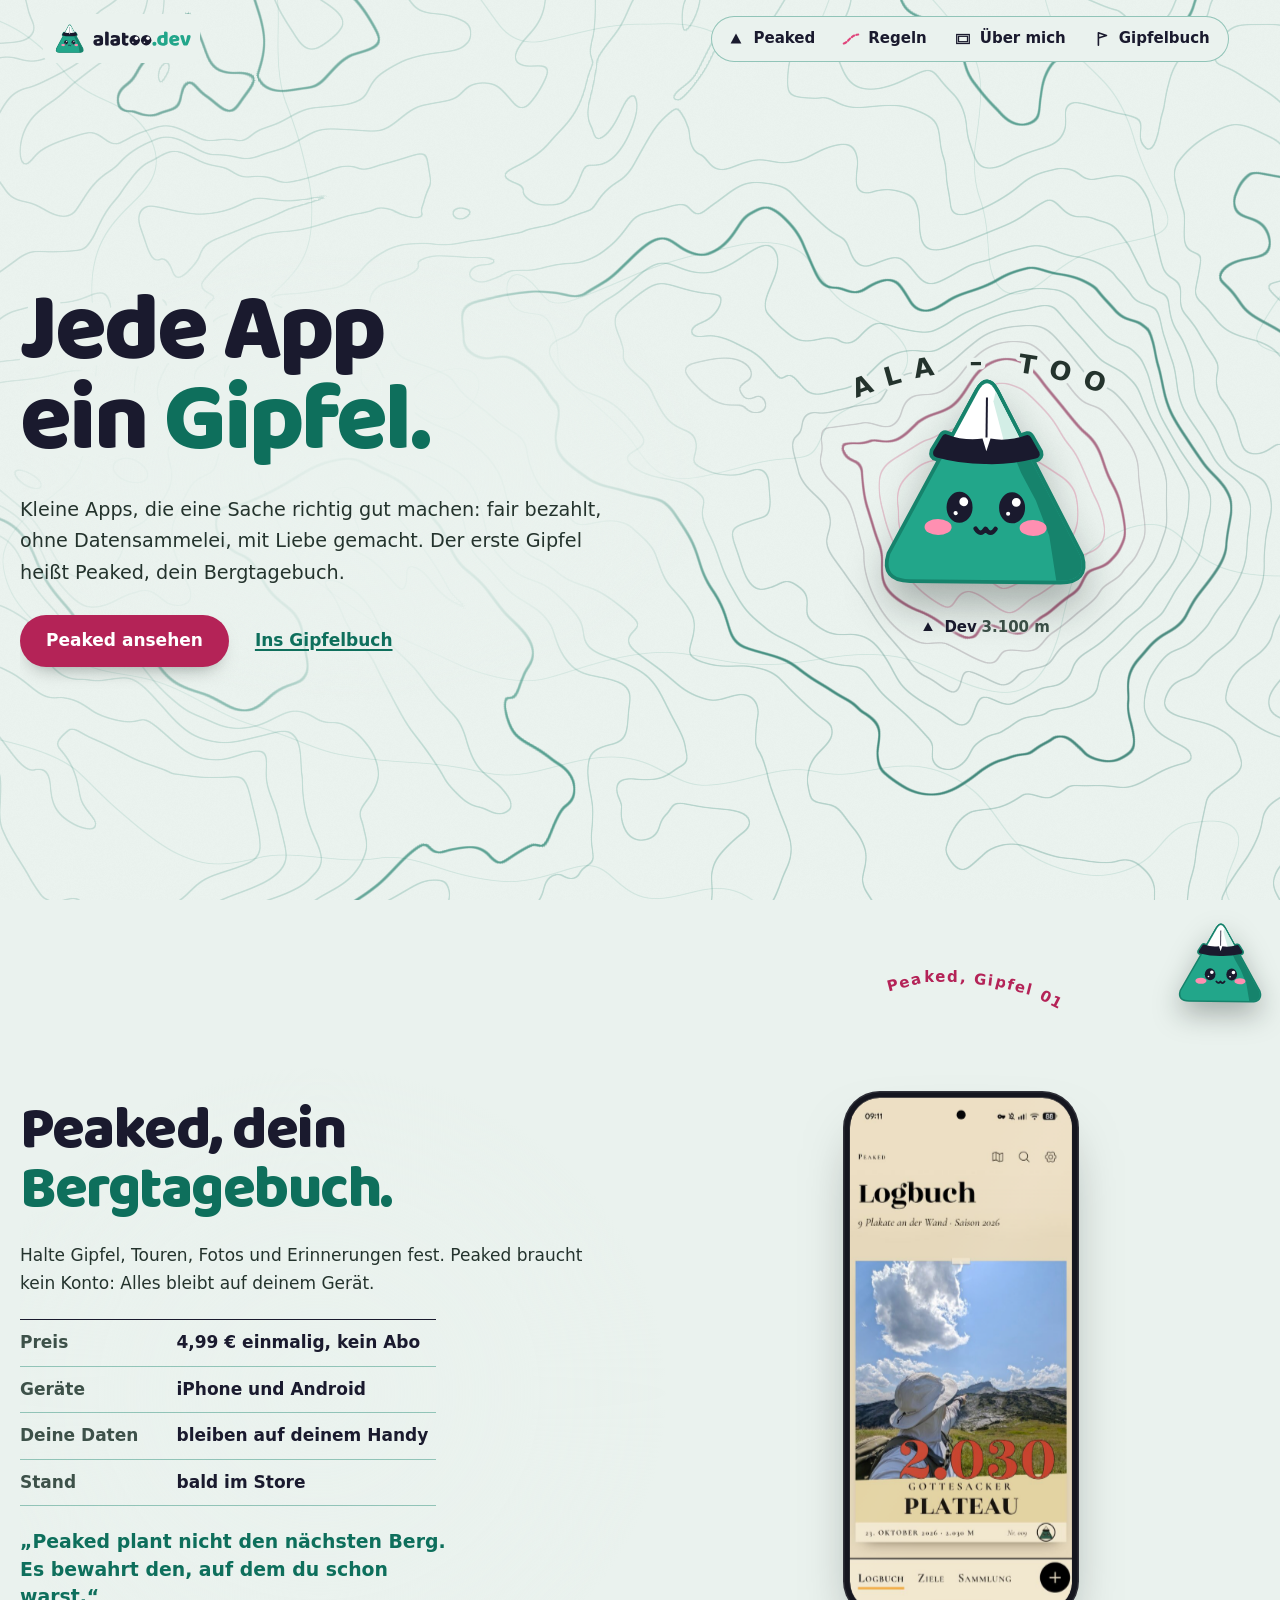
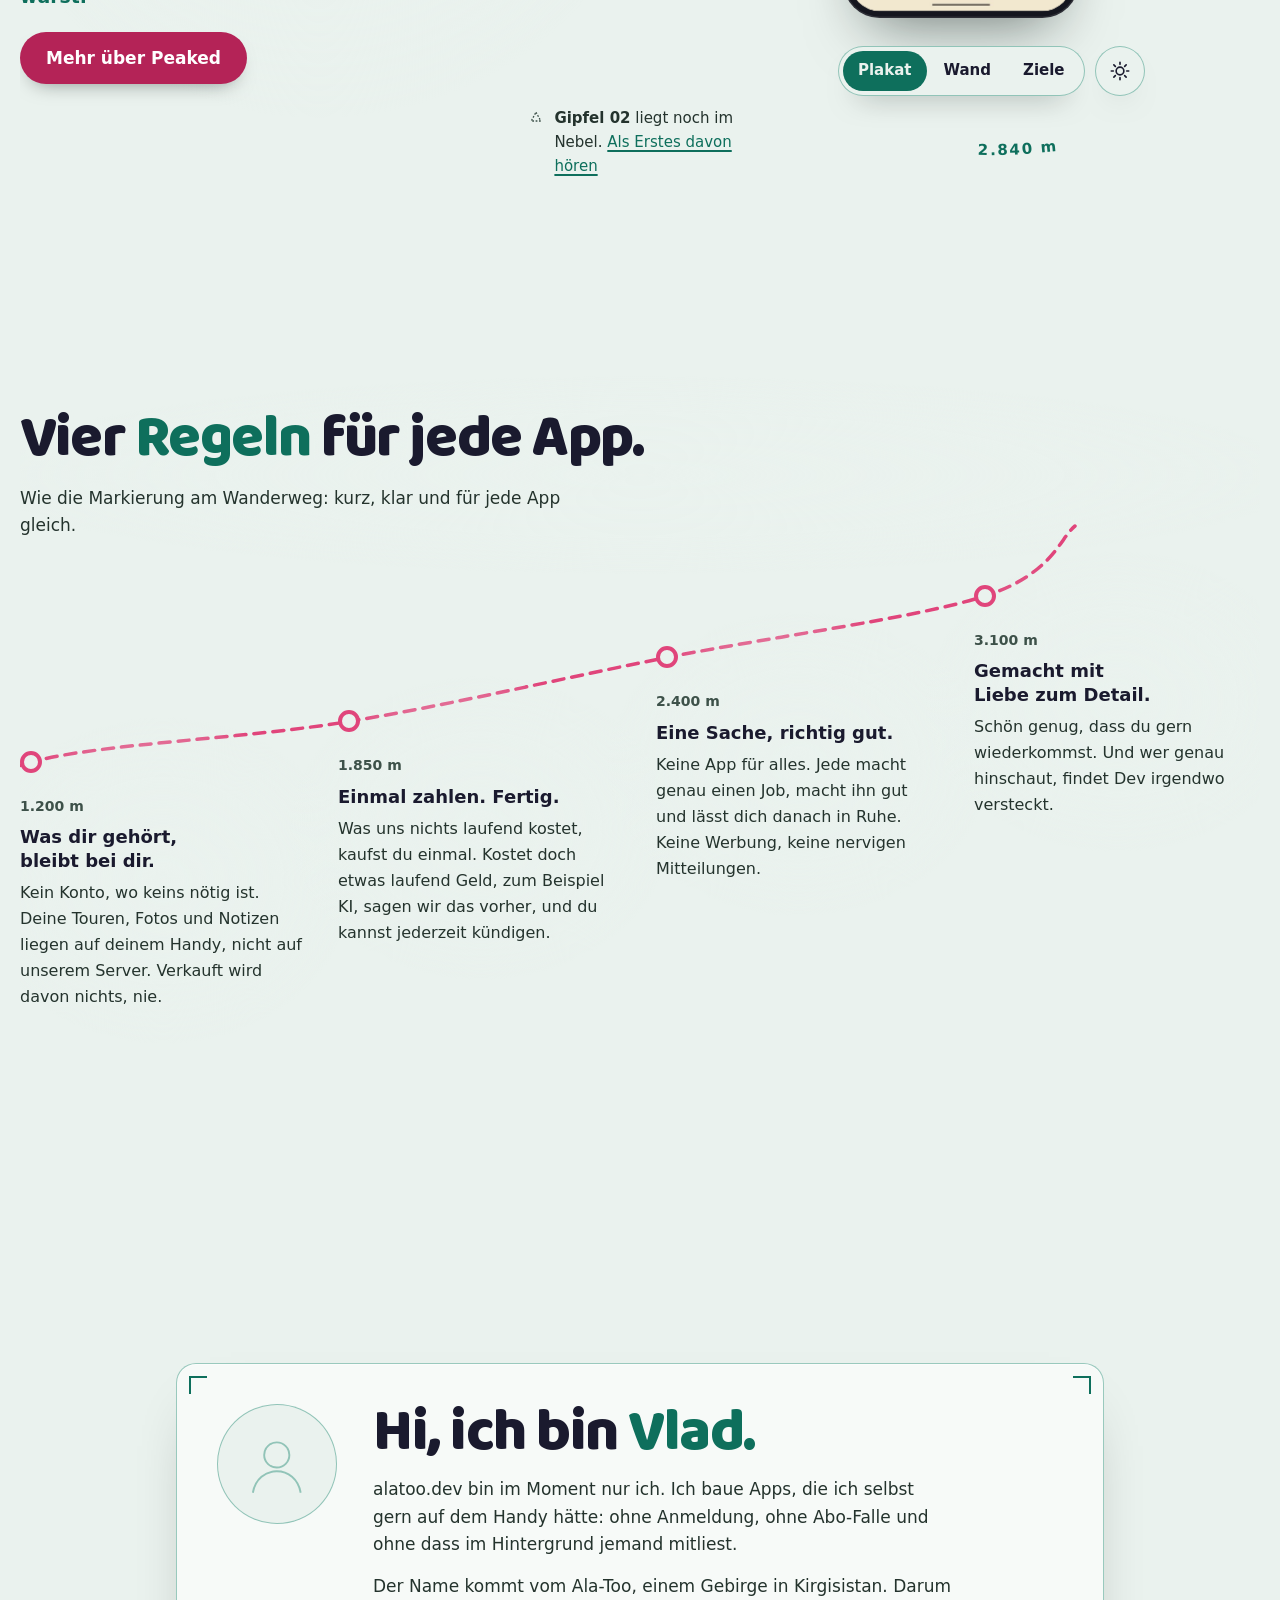
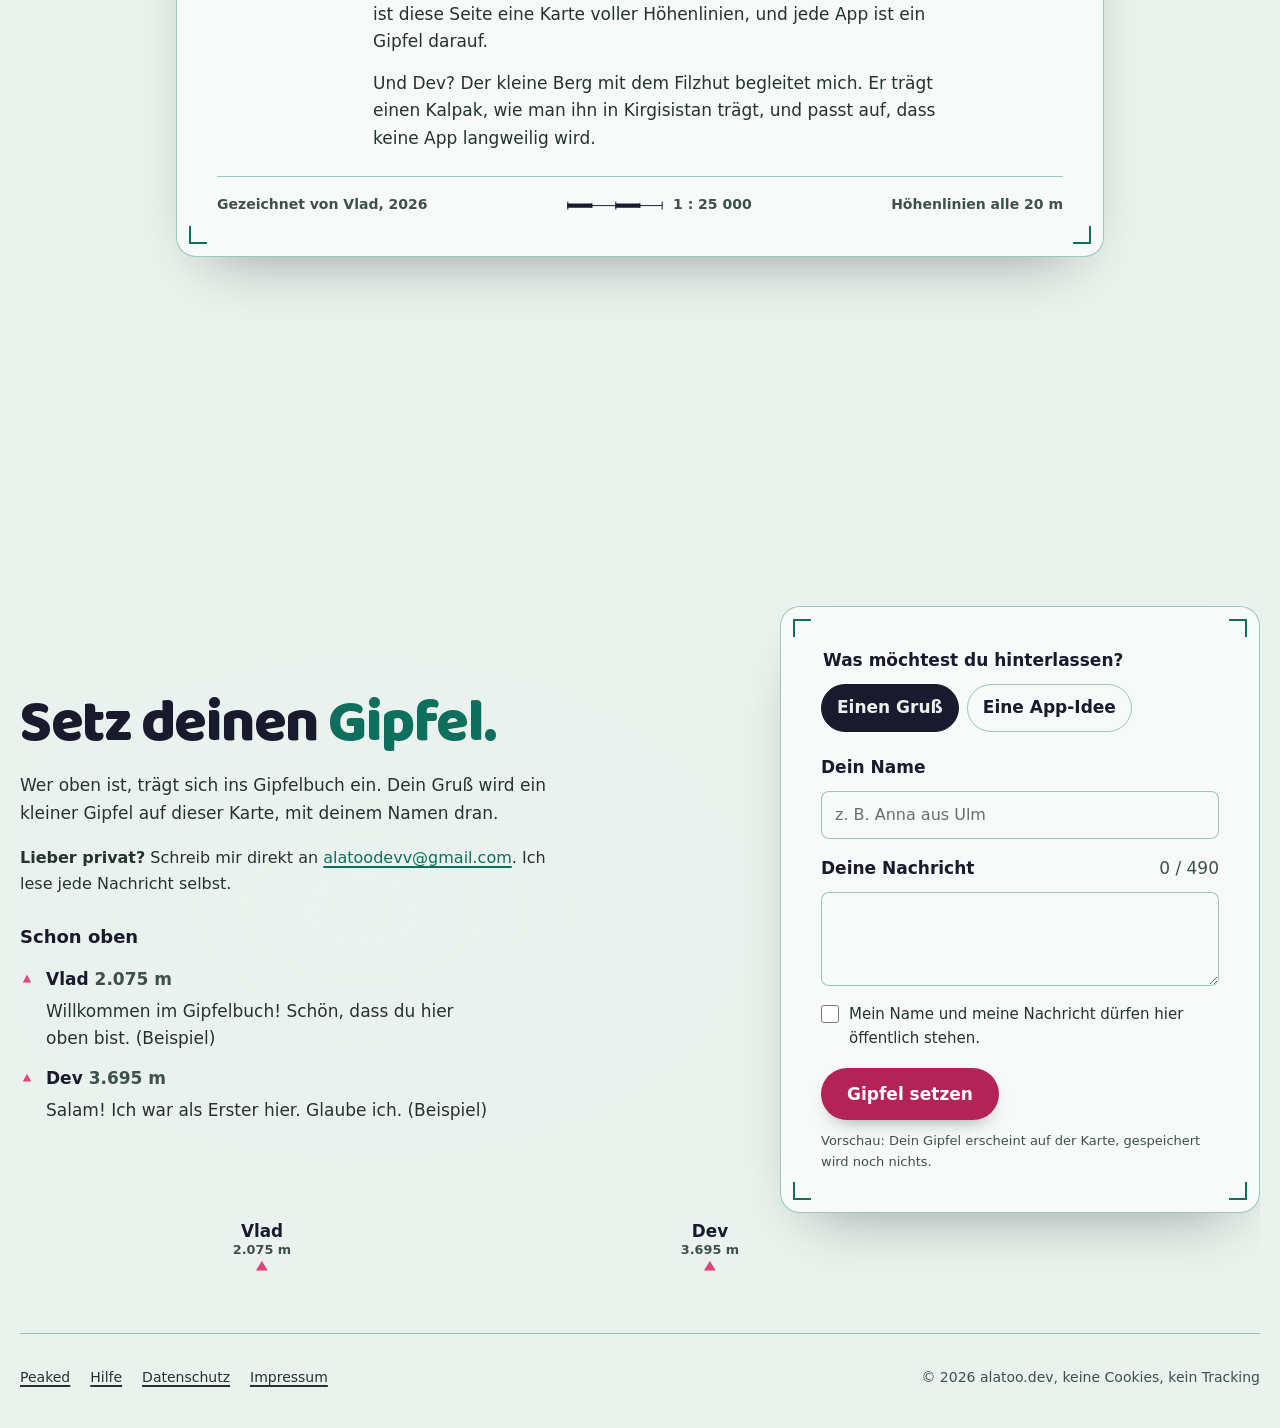
==== commit c3f9f849: "Peaked: neues App-Design, interaktives Handy mit Ansichten und Tag/Nacht - neue Screenshots (Plakat," ====
--- a/index.html
+++ b/index.html
@@ -108,11 +108,31 @@
   <div class="peaked-gipfel handy-buehne">
     <div class="handy">
       <div class="bildschirm">
-        <picture>
+        <picture class="screen an" data-screen="logbuch">
           <source srcset="assets/peaked-logbuch-dunkel.jpg" media="(prefers-color-scheme: dark)">
-          <img src="assets/peaked-logbuch.jpg" alt="Peaked: das Logbuch mit dem Watzmann als letzter Tour" width="506" height="1100" loading="lazy" draggable="false">
+          <img src="assets/peaked-logbuch.jpg" alt="Peaked im Logbuch: das Gottesacker-Plateau als neuestes Plakat" width="600" height="1339" loading="lazy" draggable="false">
+        </picture>
+        <picture class="screen" data-screen="wand" aria-hidden="true">
+          <source srcset="assets/peaked-wand-dunkel.jpg" media="(prefers-color-scheme: dark)">
+          <img src="assets/peaked-wand.jpg" alt="Peaked: alle Plakate der Saison an der Wand, vom Nebelhorn bis zum Säntis" width="600" height="1339" loading="lazy" draggable="false">
+        </picture>
+        <picture class="screen" data-screen="ziele" aria-hidden="true">
+          <source srcset="assets/peaked-ziele-dunkel.jpg" media="(prefers-color-scheme: dark)">
+          <img src="assets/peaked-ziele.jpg" alt="Peaked bei den Zielen: die Serles als Gipfel der Woche und das Saisonziel als Fahrschein" width="600" height="1339" loading="lazy" draggable="false">
         </picture>
       </div>
+    </div>
+    <!-- floats below the phone: which screen of the app, and the app by day or by night (karte.js) -->
+    <div class="handy-steuer" hidden>
+      <div class="screen-wahl" role="group" aria-label="Bildschirm der App">
+        <span class="wahl-schlitten" aria-hidden="true"></span>
+        <button type="button" data-screen="logbuch" aria-pressed="true">Plakat</button>
+        <button type="button" data-screen="wand" aria-pressed="false">Wand</button>
+        <button type="button" data-screen="ziele" aria-pressed="false">Ziele</button>
+      </div>
+      <button class="modus-knopf" type="button" aria-pressed="false" aria-label="App bei Nacht zeigen" title="Tag oder Nacht" data-dev-sagt="Peaked kann auch Nacht.">
+        <svg viewBox="0 0 24 24" aria-hidden="true"><g class="sonne"><circle cx="12" cy="12" r="4.2"/><path d="M12 2.5v2.2M12 19.3v2.2M2.5 12h2.2M19.3 12h2.2M5.3 5.3l1.6 1.6M17.1 17.1l1.6 1.6M5.3 18.7l1.6-1.6M17.1 6.9l1.6-1.6"/></g><path class="mond" d="M19.5 14.6A8 8 0 0 1 9.4 4.5a8 8 0 1 0 10.1 10.1Z"/></svg>
+      </button>
     </div>
   </div>
   <svg class="ringschrift" aria-hidden="true"></svg>
--- a/stil.css
+++ b/stil.css
@@ -201,9 +201,10 @@
 @media (min-width: 900px) { .peaked-gipfel { padding-block: 56px; } }
 /* the phone is a small object with depth: it leans toward the mouse, the phone's tilt sensor or a sideways swipe (karte.js) */
 .handy-buehne { perspective: 1100px; }
+.handy-buehne > .handy { margin-inline: auto; } /* the buttons below are wider than the phone */
 .handy {
   --kx: 0; --ky: 0;
-  position: relative; width: clamp(180px, 46vw, 236px); aspect-ratio: 506 / 1100; border-radius: 2.3rem; padding: 7px; background: #15161F;
+  position: relative; width: clamp(180px, 46vw, 236px); aspect-ratio: 600 / 1339; border-radius: 2.3rem; padding: 7px; background: #15161F;
   transform-style: preserve-3d; transform: rotateX(calc(var(--kx) * 1deg)) rotateY(calc(var(--ky) * 1deg));
   box-shadow: calc(var(--ky) * -1.4px) calc(30px + var(--kx) * 1.2px) 60px -26px rgb(5 18 14 / .55), inset 0 0 0 1.5px rgb(255 255 255 / .1);
   touch-action: pan-y; cursor: grab; -webkit-user-select: none; user-select: none;
@@ -213,13 +214,41 @@
 }
 .bildschirm { position: relative; height: 100%; border-radius: 1.85rem; overflow: hidden; transform: translateZ(1px); }
 .handy img { display: block; width: 100%; height: 100%; object-fit: cover; border-radius: 1.85rem; -webkit-user-drag: none; }
-/* the Dynamic Island between clock and battery, measured on the iPhone screenshot: 28 % wide, 1.2 % from the top */
-.bildschirm::before { content: ""; position: absolute; z-index: 2; left: 50%; top: 1.15%; width: 28.4%; height: 3.85%; translate: -50% 0; border-radius: 999px; background: #050507; }
+/* the screens of the app lie on top of each other; the one shown has .an. The old one stays on top as a cover sheet
+   (.deckblatt) and fades out once the new picture is drawn, so day and night cross-fade too (karte.js) */
+.bildschirm .screen { position: absolute; inset: 0; visibility: hidden; }
+.bildschirm .screen.an { visibility: visible; }
+.deckblatt { position: absolute; inset: 0; z-index: 1; pointer-events: none; transition: opacity .42s cubic-bezier(.22, 1, .36, 1), scale .42s cubic-bezier(.22, 1, .36, 1); }
+.deckblatt.weg { opacity: 0; scale: 1.025; }
+/* the camera hole between clock and battery, measured on the Android screenshot: 3.3 % from the top */
+.bildschirm::before { content: ""; position: absolute; z-index: 2; left: 50%; top: 3.3%; width: 4%; aspect-ratio: 1; translate: -50% -50%; border-radius: 50%; background: #050507; }
 .bildschirm::after { /* light that glides over the glass as the phone tilts */
   content: ""; position: absolute; z-index: 3; inset: -20%; pointer-events: none;
   background: linear-gradient(115deg, transparent 38%, rgb(255 255 255 / .16) 48%, transparent 58%);
   transform: translateX(calc(var(--ky) * 1.6%)) translateY(calc(var(--kx) * -1%)); opacity: calc(.35 + (var(--ky) * var(--ky) + var(--kx) * var(--kx)) / 300);
 }
+/* floating below the phone: which screen of the app, and day or night. Built like the legend: a pill with a sliding mark */
+.handy-steuer { position: relative; z-index: 2; display: grid; grid-template-columns: 1fr auto 1fr; align-items: center; gap: 10px; margin-top: 28px; animation: schweben 5s ease-in-out infinite; }
+.handy-steuer[hidden] { display: none; }
+.handy-steuer .screen-wahl { grid-column: 2; } /* the pill sits centred under the phone, day and night beside it */
+.handy-steuer .modus-knopf { justify-self: start; }
+@keyframes schweben { 50% { translate: 0 -4px; } }
+.screen-wahl, .modus-knopf { background: var(--grund); border: 1px solid var(--rand); box-shadow: 0 16px 30px -20px rgb(5 18 14 / .55); }
+.screen-wahl { position: relative; display: flex; gap: 2px; padding: 4px; border-radius: 999px; }
+.screen-wahl button {
+  position: relative; z-index: 1; min-height: 40px; padding: 0 15px; border: 0; border-radius: 999px; background: none;
+  color: var(--text); font: 600 .9375rem/1 var(--sans); cursor: pointer; transition: color .35s; -webkit-tap-highlight-color: transparent;
+}
+.screen-wahl button[aria-pressed="true"] { color: var(--grund); }
+.wahl-schlitten { position: absolute; z-index: 0; top: 4px; bottom: 4px; left: 0; width: 0; border-radius: 999px; background: var(--linie-text); transition: transform .5s cubic-bezier(.22, 1, .36, 1), width .5s cubic-bezier(.22, 1, .36, 1); }
+.modus-knopf { display: grid; place-items: center; width: 50px; height: 50px; padding: 0; border-radius: 50%; color: var(--text); cursor: pointer; -webkit-tap-highlight-color: transparent; }
+.modus-knopf svg { width: 22px; height: 22px; overflow: visible; fill: none; stroke: currentColor; stroke-width: 1.8; stroke-linecap: round; stroke-linejoin: round; }
+.modus-knopf .sonne, .modus-knopf .mond { transform-origin: 12px 12px; transition: opacity .35s, transform .5s cubic-bezier(.22, 1, .36, 1); }
+.modus-knopf .mond { opacity: 0; transform: rotate(-70deg) scale(.5); }
+.modus-knopf[aria-pressed="true"] .sonne { opacity: 0; transform: rotate(70deg) scale(.5); }
+.modus-knopf[aria-pressed="true"] .mond { opacity: 1; transform: none; }
+.screen-wahl button:hover, .modus-knopf:hover { color: var(--linie-text); }
+.screen-wahl button[aria-pressed="true"]:hover { color: var(--grund); }
 .ringschrift { position: absolute; inset: 0; width: 100%; height: 100%; z-index: 1; pointer-events: none; overflow: visible; }
 .ringschrift text { font: 650 15px var(--sans); letter-spacing: .1em; fill: var(--linie-text); stroke: var(--grund); stroke-width: 6px; stroke-linejoin: round; paint-order: stroke fill; }
 .ringschrift text.warm { fill: var(--aktion); }
@@ -363,7 +392,7 @@
 .hinweis p { color: var(--text); }
 
 /* Peaked page: the screens of the app, side by side like a row of summits */
-.screens { list-style: none; margin: 0; padding: 0; display: grid; grid-template-columns: repeat(4, minmax(0, 1fr)); gap: clamp(16px, 3vw, 36px); align-items: start; }
+.screens { list-style: none; margin: 0; padding: 0; display: grid; grid-template-columns: repeat(3, minmax(0, 1fr)); gap: clamp(16px, 3vw, 36px); align-items: start; }
 .screens li { display: grid; gap: 14px; justify-items: center; text-align: center; }
 .screens .handy { width: min(100%, 210px); border-radius: 1.9rem; padding: 6px; }
 .screens .bildschirm, .screens .handy img { border-radius: 1.5rem; }
@@ -396,4 +425,6 @@
   html { scroll-behavior: auto; }
   .gm, .gm.weg, .knopf, .schlitten { animation: none; transition: none; }
   .handy { transform: none; }
-}
+  .handy-steuer { animation: none; }
+  .deckblatt, .wahl-schlitten, .modus-knopf .sonne, .modus-knopf .mond { transition: none; }
+}
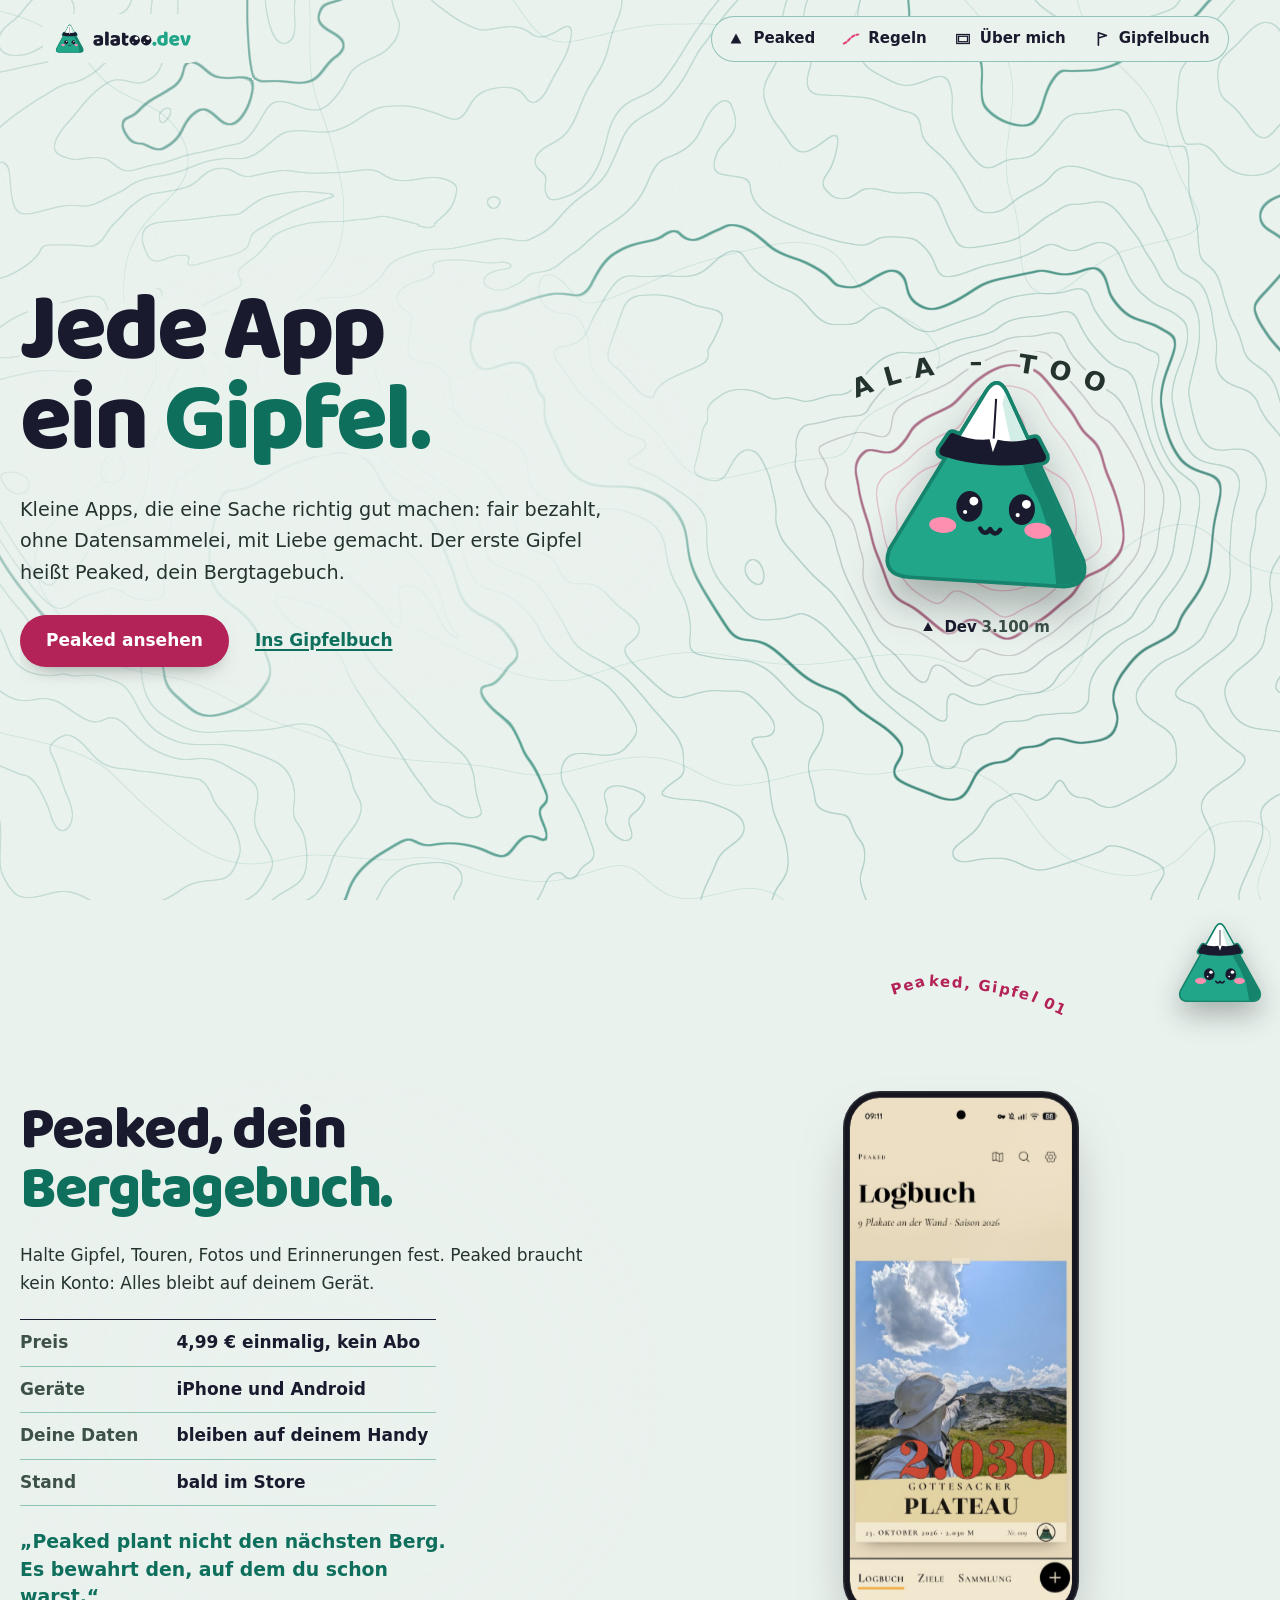
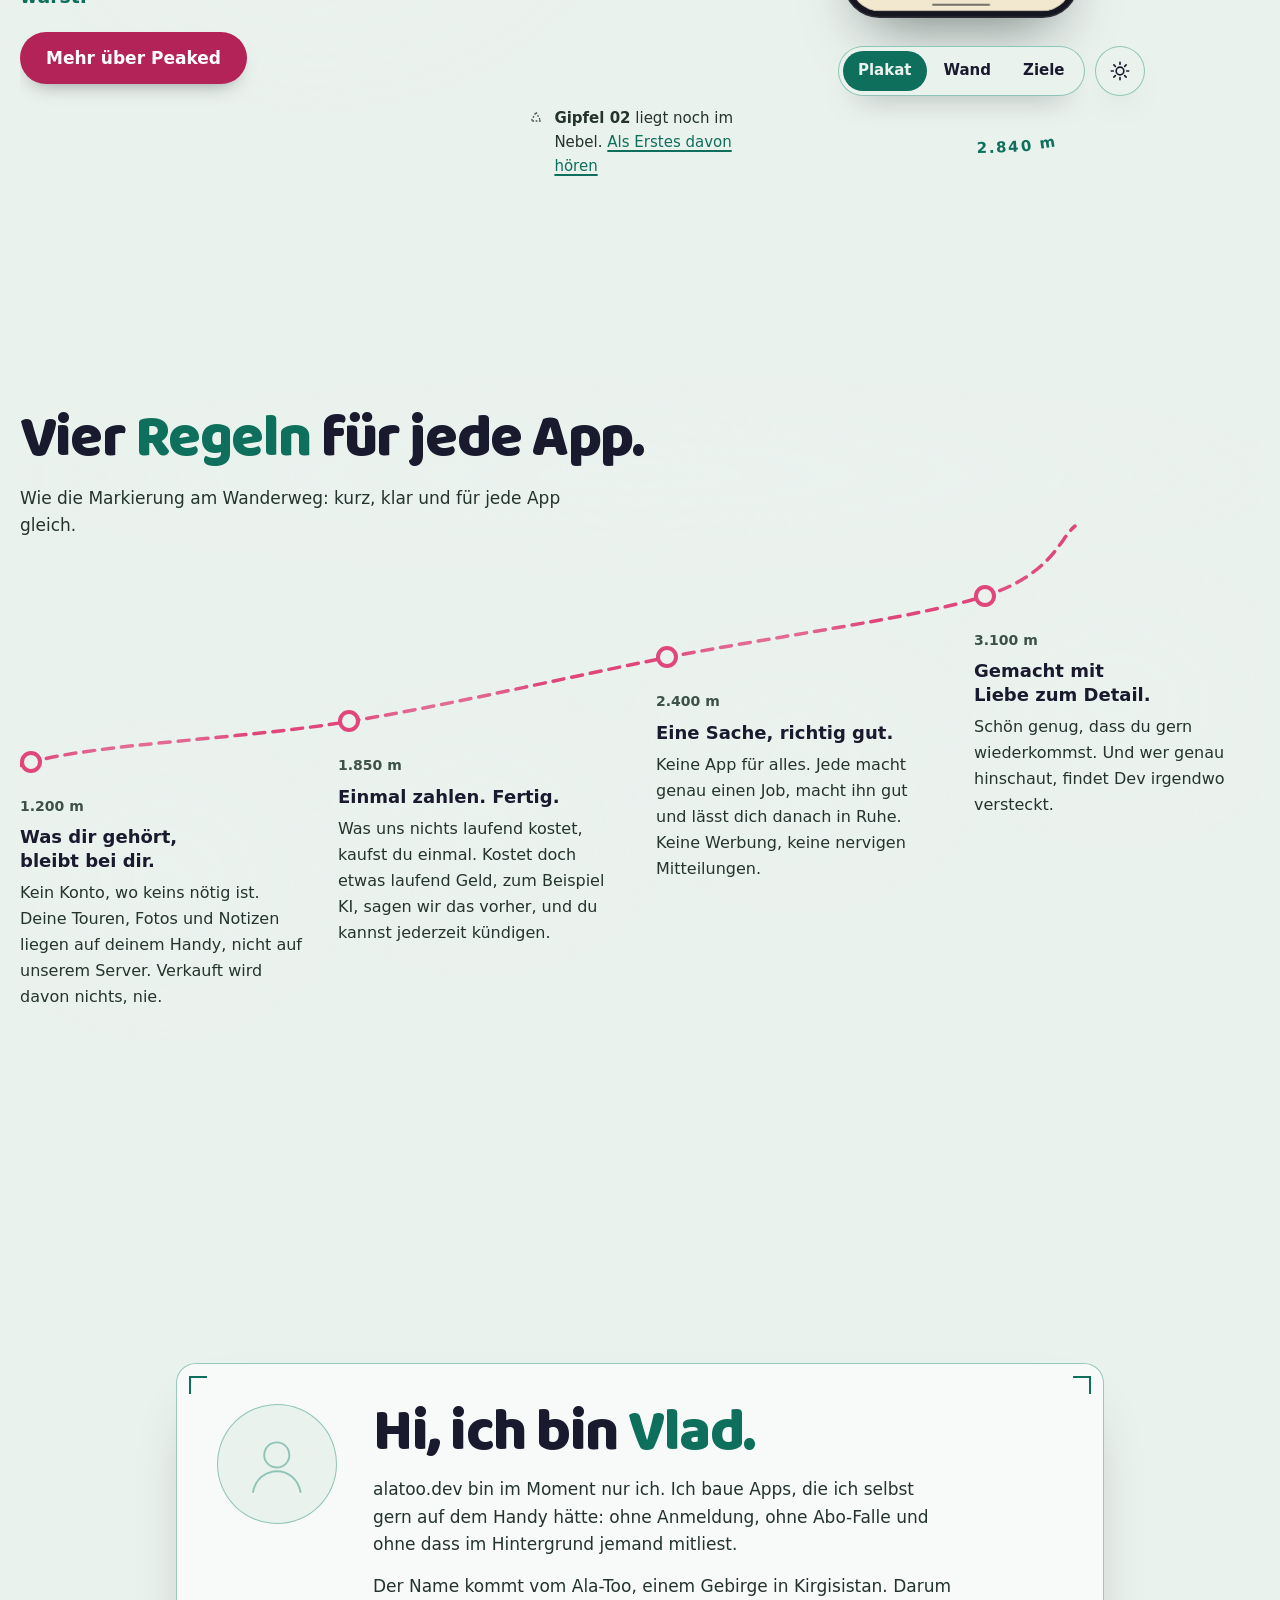
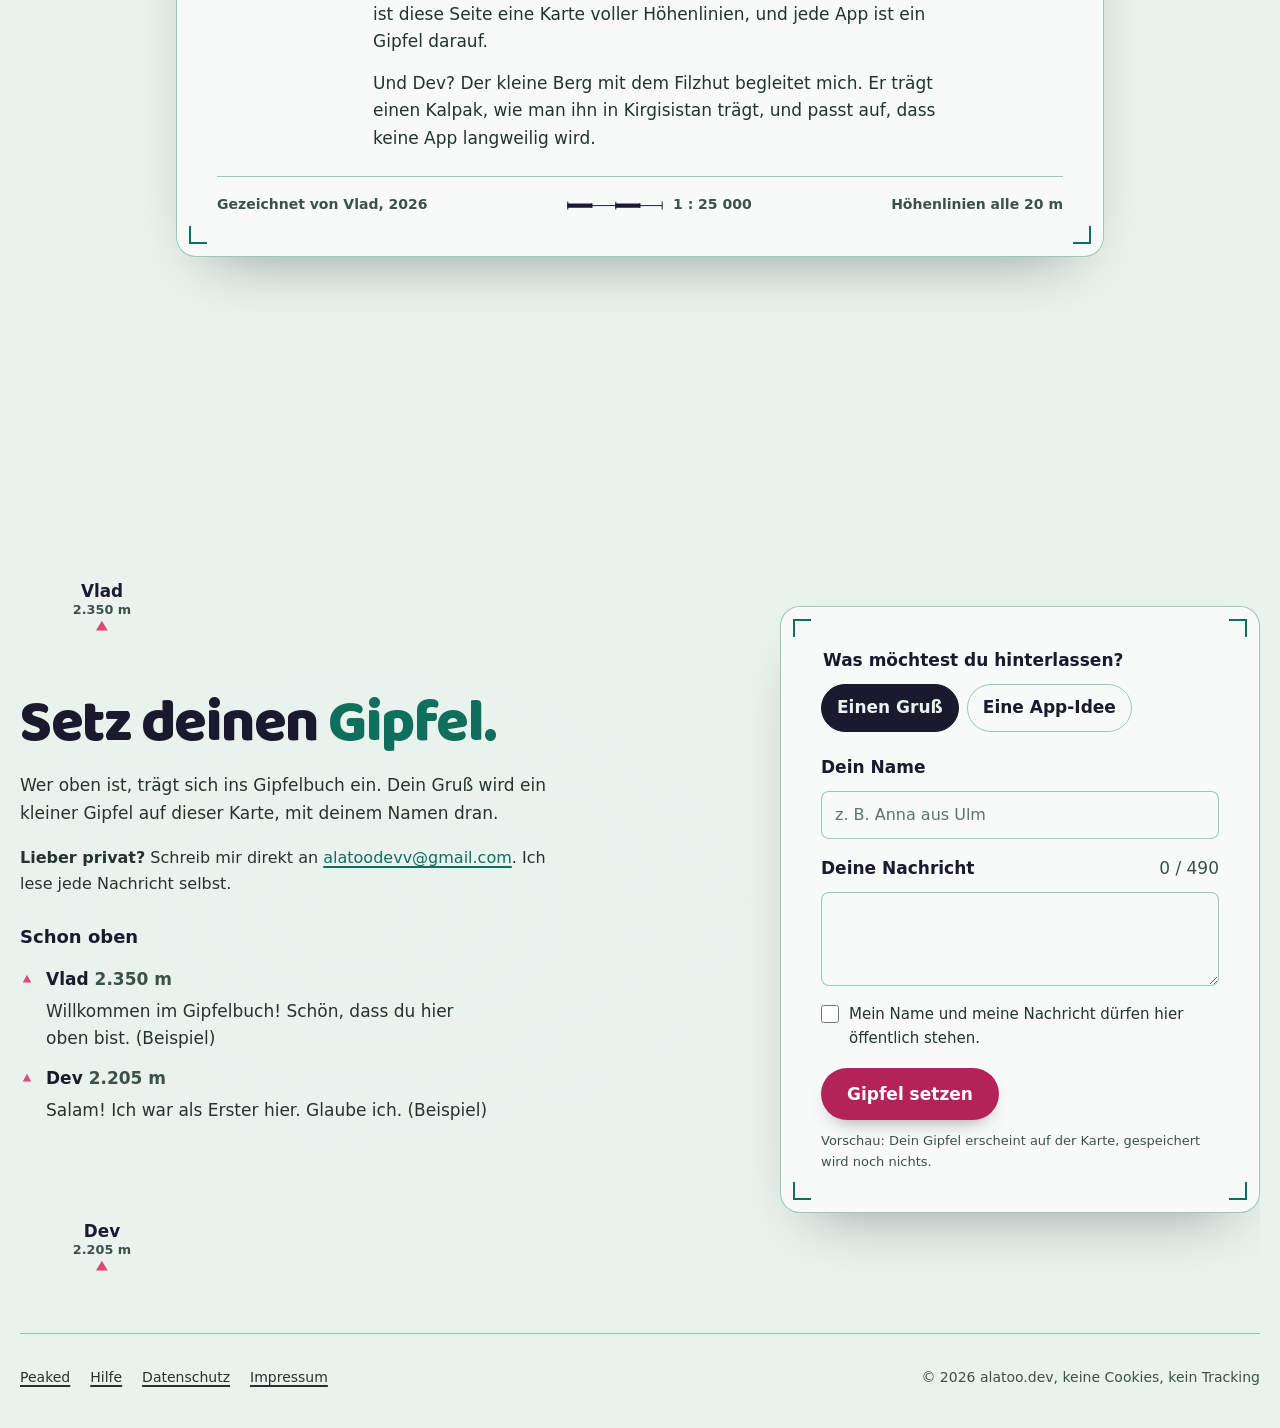
==== commit d2293f39: "Qualität: Link-Vorschau, Schrift als woff2, kein Herauszoomen auf schmalen Handys - Open-Graph-Tags " ====
--- a/index.html
+++ b/index.html
@@ -9,7 +9,20 @@
 <meta name="description" content="alatoo.dev ist Vlads kleines App-Studio. Die erste App heißt Peaked: ein Bergtagebuch ohne Konto, ohne Abo und ohne Werbung.">
 <meta name="theme-color" content="#EAF2EE" media="(prefers-color-scheme: light)">
 <meta name="theme-color" content="#07120F" media="(prefers-color-scheme: dark)">
+<!-- link previews in messengers and social networks -->
+<meta property="og:type" content="website">
+<meta property="og:locale" content="de_DE">
+<meta property="og:site_name" content="alatoo.dev">
+<meta property="og:title" content="alatoo.dev – Jede App ein Gipfel">
+<meta property="og:description" content="Vlads kleines App-Studio. Die erste App heißt Peaked: ein Bergtagebuch ohne Konto, ohne Abo und ohne Werbung.">
+<meta property="og:url" content="https://alatoodev.github.io/">
+<meta property="og:image" content="https://alatoodev.github.io/assets/vorschau.jpg">
+<meta property="og:image:width" content="1200">
+<meta property="og:image:height" content="630">
+<meta property="og:image:alt" content="Peaked, dein Bergtagebuch: ein Handy mit einem Gipfelplakat auf einer Höhenlinienkarte">
+<meta name="twitter:card" content="summary_large_image">
 <link rel="icon" href="assets/favicon.svg" type="image/svg+xml">
+<link rel="preload" href="assets/baloo2-800.woff2" as="font" type="font/woff2" crossorigin>
 <link rel="stylesheet" href="stil.css">
 <script>
 {
--- a/stil.css
+++ b/stil.css
@@ -2,7 +2,7 @@
    in the lines, summit marks with heights, a marked trail, the legend as menu and the cartouche at the bottom.
    No cards, glass, paper or 3D models floating above the map. */
 
-@font-face { font-family: 'Baloo 2'; src: url(assets/baloo2-800.woff) format('woff'); font-weight: 800; font-display: swap; }
+@font-face { font-family: 'Baloo 2'; src: url(assets/baloo2-800.woff2) format('woff2'), url(assets/baloo2-800.woff) format('woff'); font-weight: 800; font-display: swap; }
 
 /* ---------- colors: change here, the map (karte.js) reads the --karte-* and --wolke-* values too ----------
    Contrast (WCAG): --text-2, --leise and --linie-text reach at least 4.5:1 on --grund; --aktion carries white text at 7:1. */
@@ -48,7 +48,7 @@
 
 /* ---------- base ---------- */
 * { box-sizing: border-box; }
-html { scroll-behavior: smooth; scroll-padding-top: 84px; -webkit-text-size-adjust: 100%; }
+html { scroll-behavior: smooth; scroll-padding-top: 84px; -webkit-text-size-adjust: 100%; overflow-x: clip; } /* the fog behind text blocks reaches past the edge; without this phones zoom out to show it */
 body {
   margin: 0; background: var(--grund); color: var(--text);
   font: 400 1.0625rem/1.62 var(--sans);
@@ -355,7 +355,7 @@
 
 /* ---------- footer ---------- */
 .fuss { max-width: 1240px; margin: 0 auto; padding: 32px 0 calc(40px + env(safe-area-inset-bottom, 0px)); display: flex; flex-wrap: wrap; justify-content: space-between; gap: 12px 24px; font-size: .875rem; color: var(--leise); border-top: 1px solid var(--rand); }
-.fuss nav { display: flex; gap: 20px; }
+.fuss nav { display: flex; flex-wrap: wrap; gap: 8px 20px; }
 .fuss a { color: var(--text-2); }
 
 /* ---------- opening: a drone flight down through the clouds onto Dev's summit ---------- */
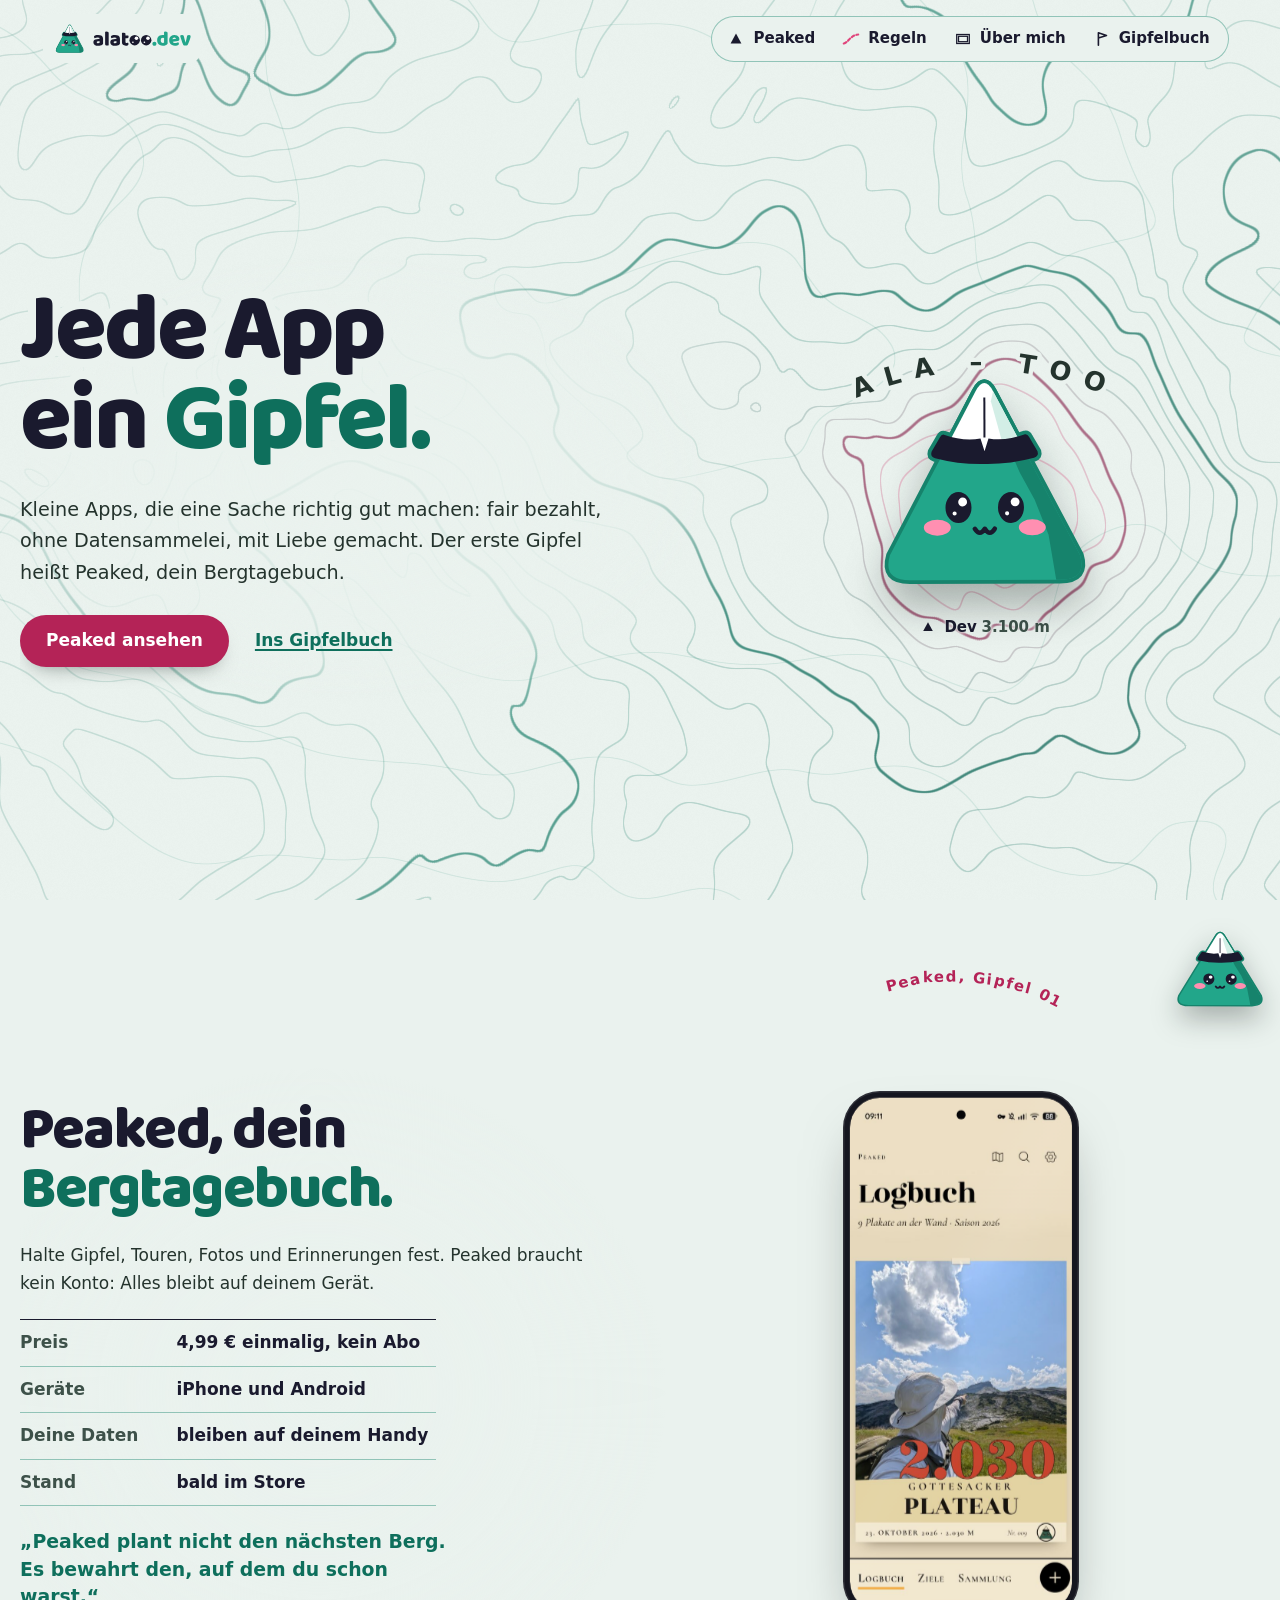
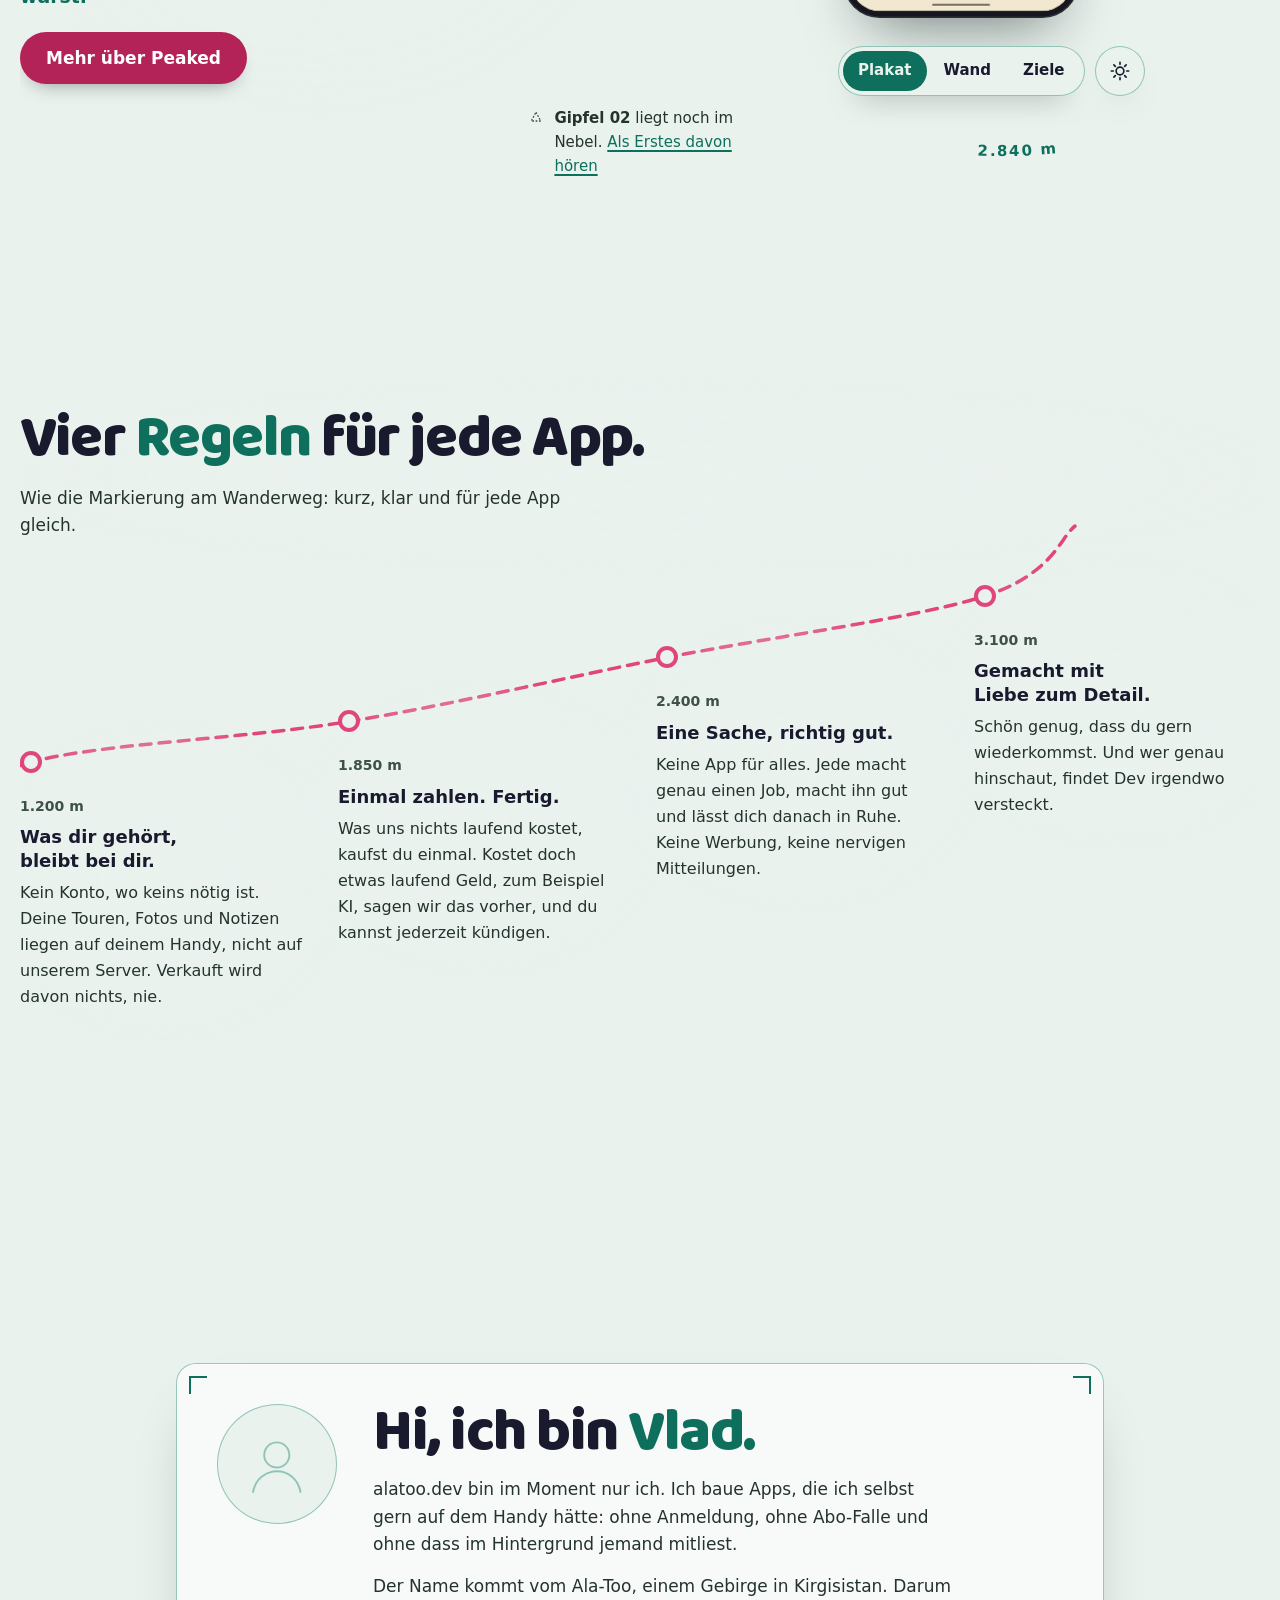
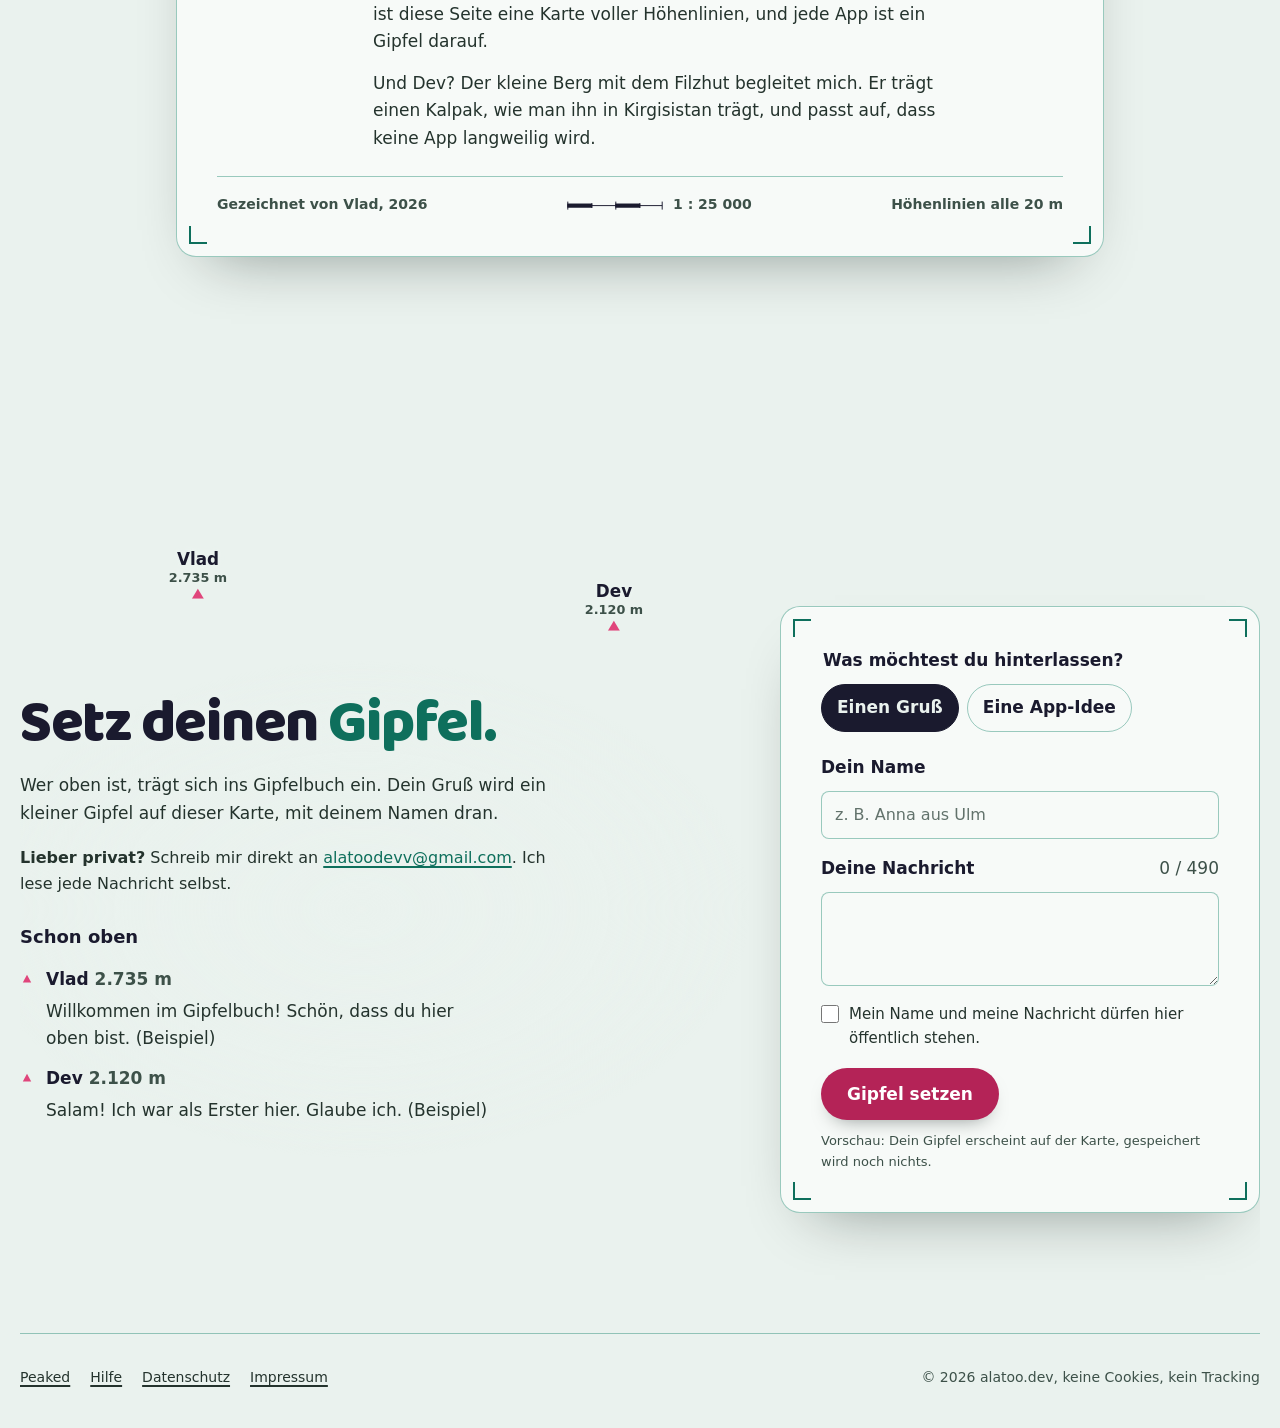
==== commit 4d19fe5c: "Livegang vorbereitet: Impressum und Datenschutz mit echten Angaben, noindex und Sperre entfernt Co-A" ====
--- a/index.html
+++ b/index.html
@@ -4,7 +4,6 @@
 <meta charset="utf-8">
 <meta name="viewport" content="width=device-width, initial-scale=1, viewport-fit=cover">
 <!-- preview: no search engines until imprint and privacy are final (after the business registration) -->
-<meta name="robots" content="noindex, nofollow">
 <title>alatoo.dev – Jede App ein Gipfel</title>
 <meta name="description" content="alatoo.dev ist Vlads kleines App-Studio. Die erste App heißt Peaked: ein Bergtagebuch ohne Konto, ohne Abo und ohne Werbung.">
 <meta name="theme-color" content="#EAF2EE" media="(prefers-color-scheme: light)">
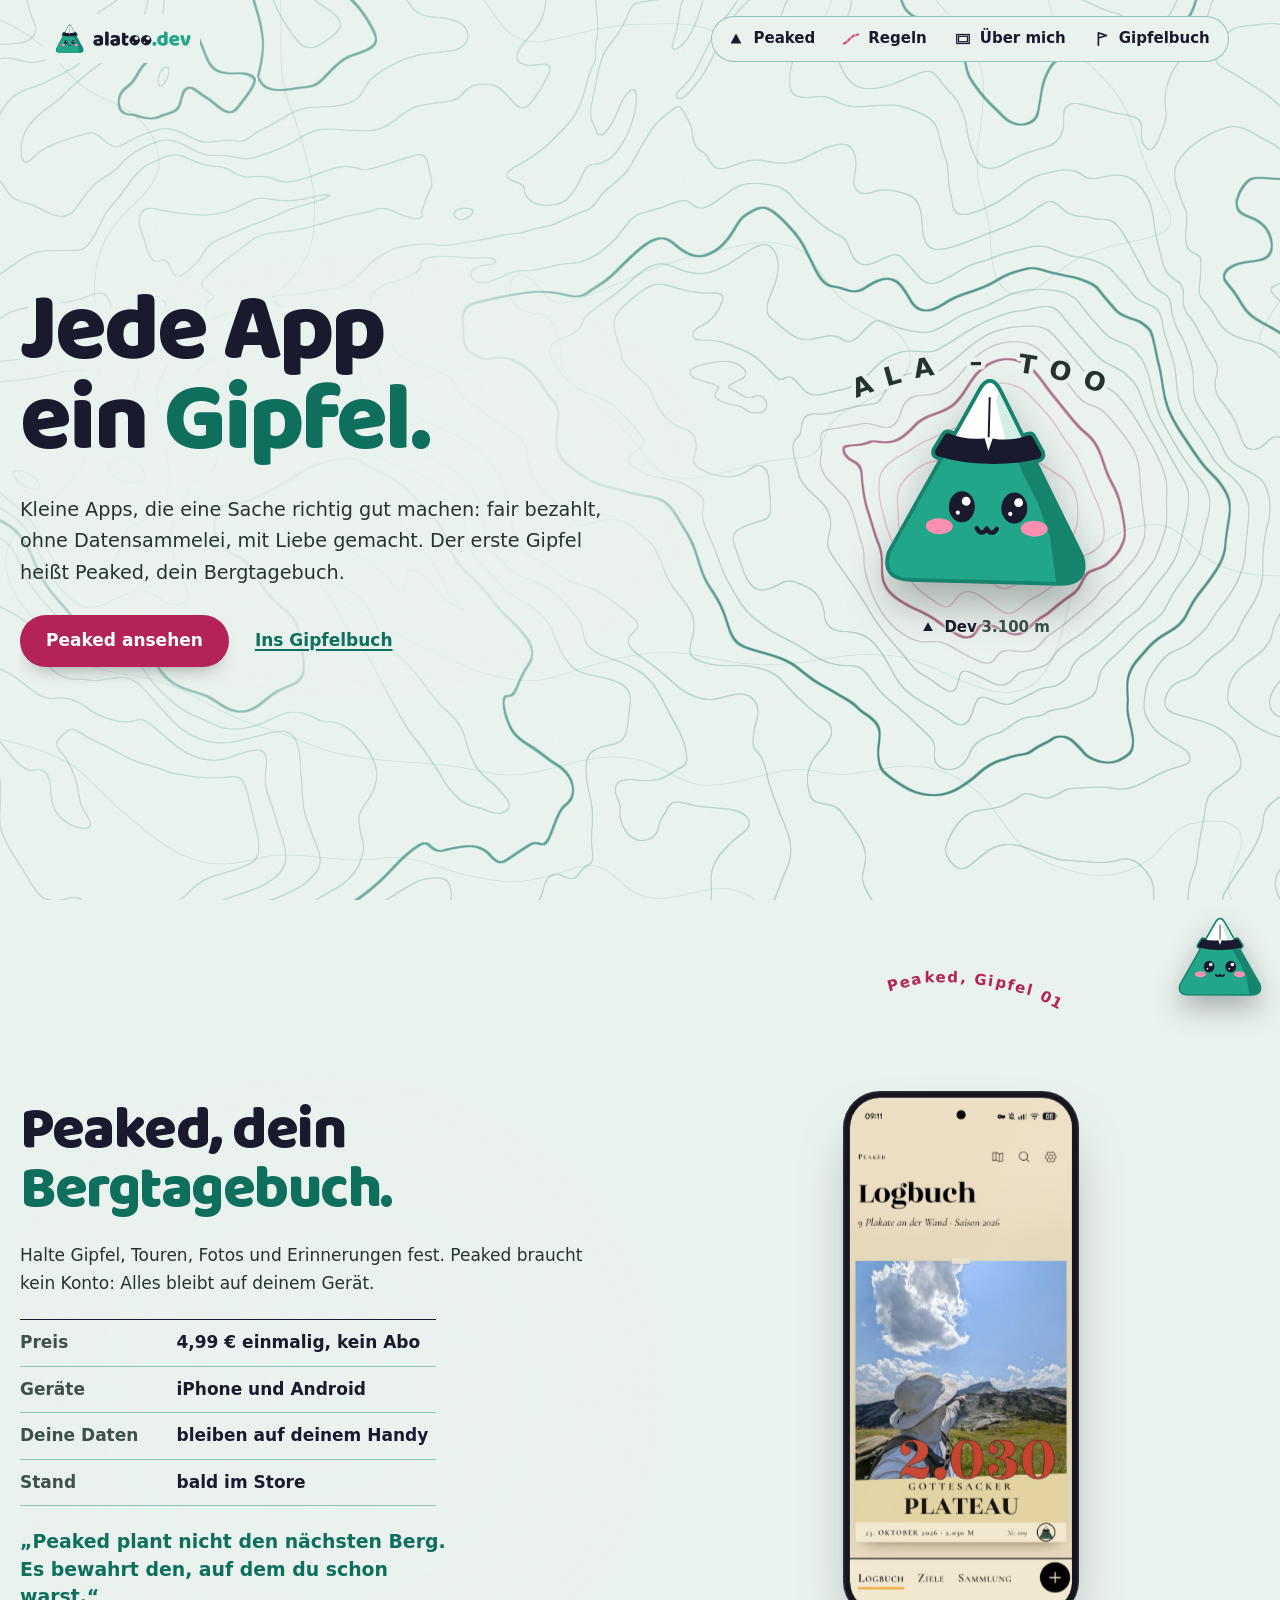
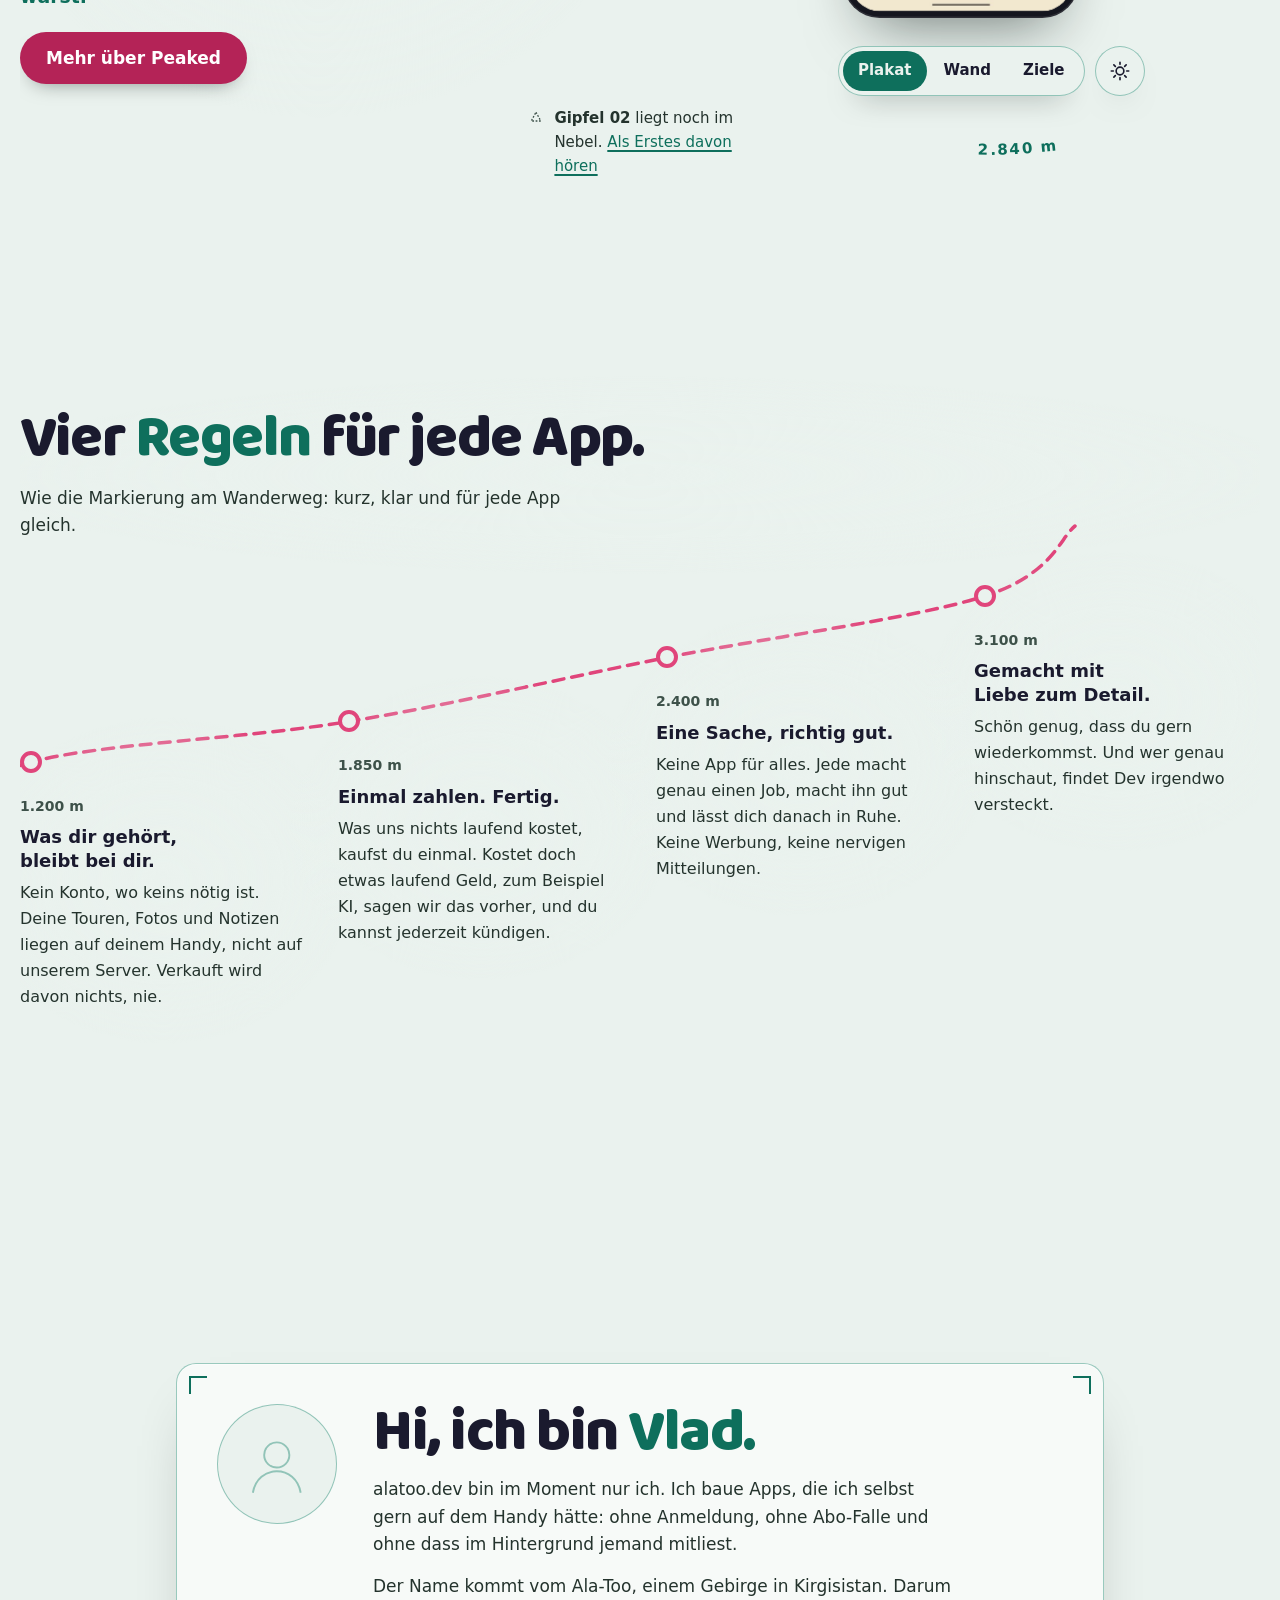
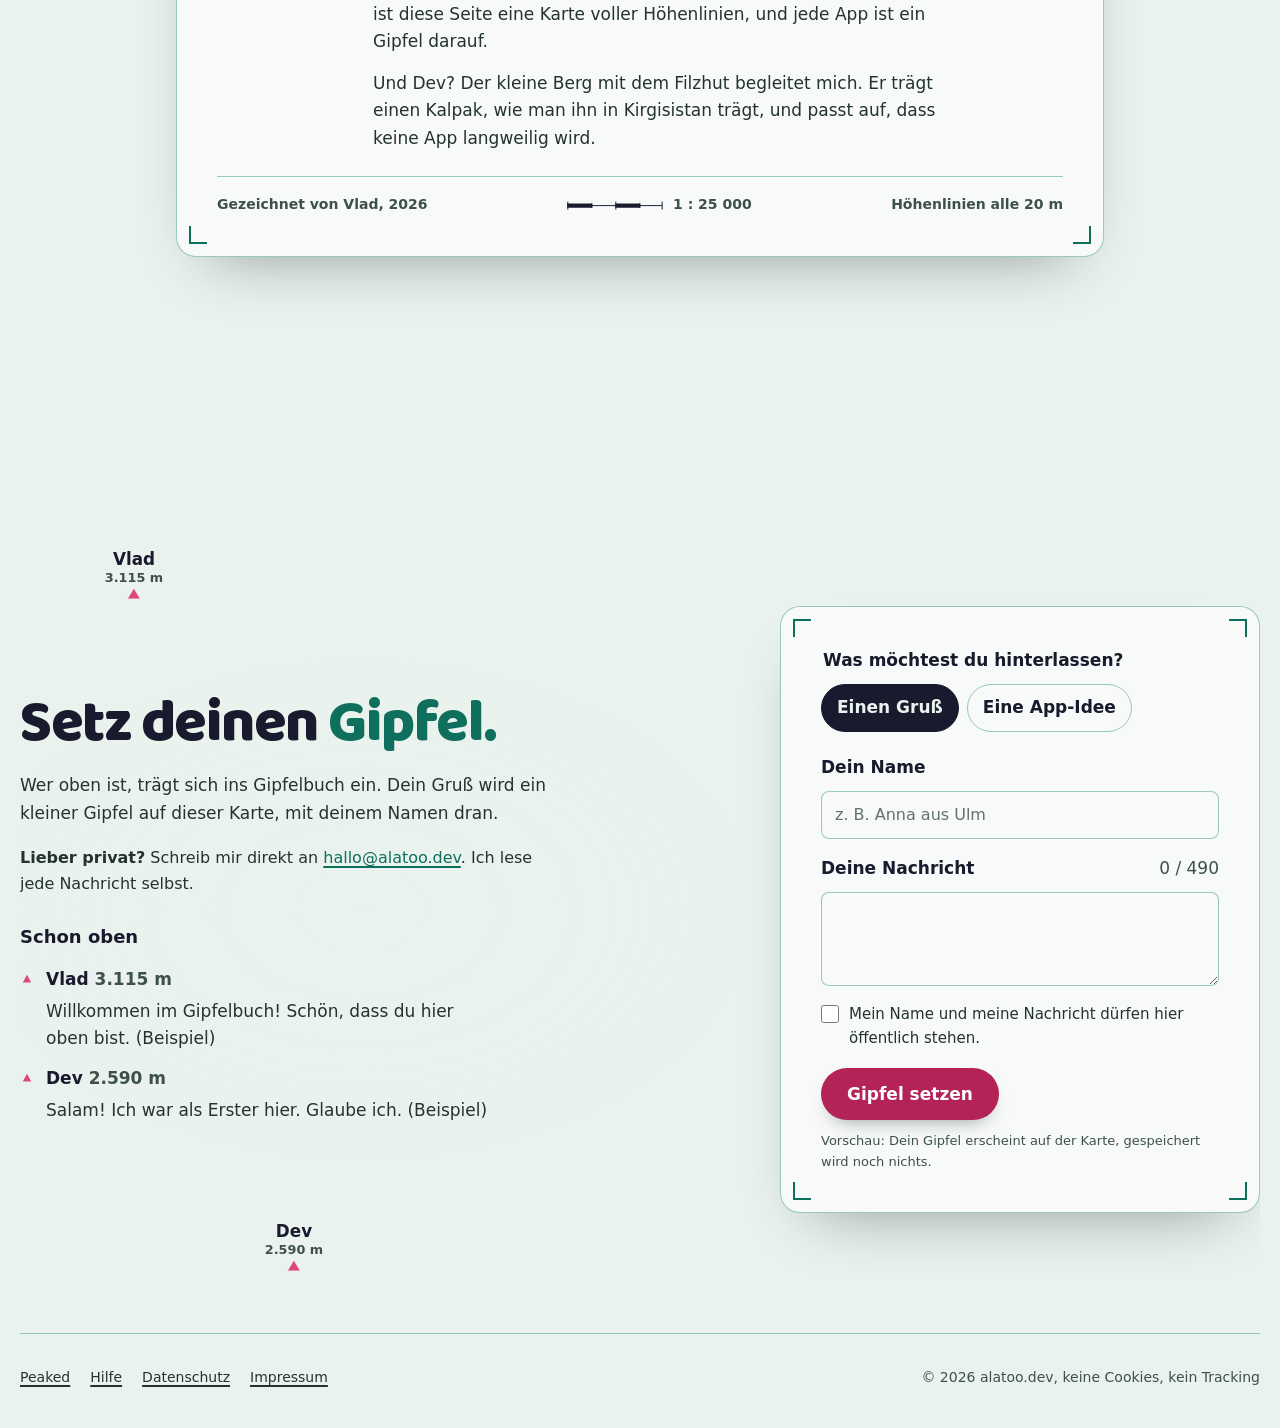
==== commit f1493d81: "Kontakt: hallo@alatoo.dev statt Gmail-Adresse, Datenschutz zur Weiterleitung Co-Authored-By: Claude " ====
--- a/index.html
+++ b/index.html
@@ -149,7 +149,7 @@
   </div>
   <svg class="ringschrift" aria-hidden="true"></svg>
   <!-- the next app: an unnamed summit in the fog at the edge of the sheet -->
-  <p class="nebelgipfel" data-dev-sagt="Psst … das ist noch geheim."><svg viewBox="0 0 20 20" aria-hidden="true"><path d="M10 4 16 15H4Z"/></svg><span><b>Gipfel 02</b> liegt noch im Nebel. <a href="mailto:alatoodevv@gmail.com?subject=Gipfel%2002">Als Erstes davon hören</a></span></p>
+  <p class="nebelgipfel" data-dev-sagt="Psst … das ist noch geheim."><svg viewBox="0 0 20 20" aria-hidden="true"><path d="M10 4 16 15H4Z"/></svg><span><b>Gipfel 02</b> liegt noch im Nebel. <a href="mailto:hallo@alatoo.dev?subject=Gipfel%2002">Als Erstes davon hören</a></span></p>
 </section>
 
 <!-- ============ Regeln: a marked trail across the contours ============ -->
@@ -201,7 +201,7 @@
   <div class="buch-text ruhe">
     <h2 id="buch-titel" class="freigestellt">Setz deinen <em>Gipfel.</em></h2>
     <p>Wer oben ist, trägt sich ins Gipfelbuch ein. Dein Gruß wird ein kleiner Gipfel auf dieser Karte, mit deinem Namen dran.</p>
-    <p class="privat"><b>Lieber privat?</b> Schreib mir direkt an <a href="mailto:alatoodevv@gmail.com">alatoodevv@gmail.com</a>. Ich lese jede Nachricht selbst.</p>
+    <p class="privat"><b>Lieber privat?</b> Schreib mir direkt an <a href="mailto:hallo@alatoo.dev">hallo@alatoo.dev</a>. Ich lese jede Nachricht selbst.</p>
     <h3 class="eintraege-titel">Schon oben</h3>
     <ol class="eintraege" aria-live="polite"></ol>
   </div>
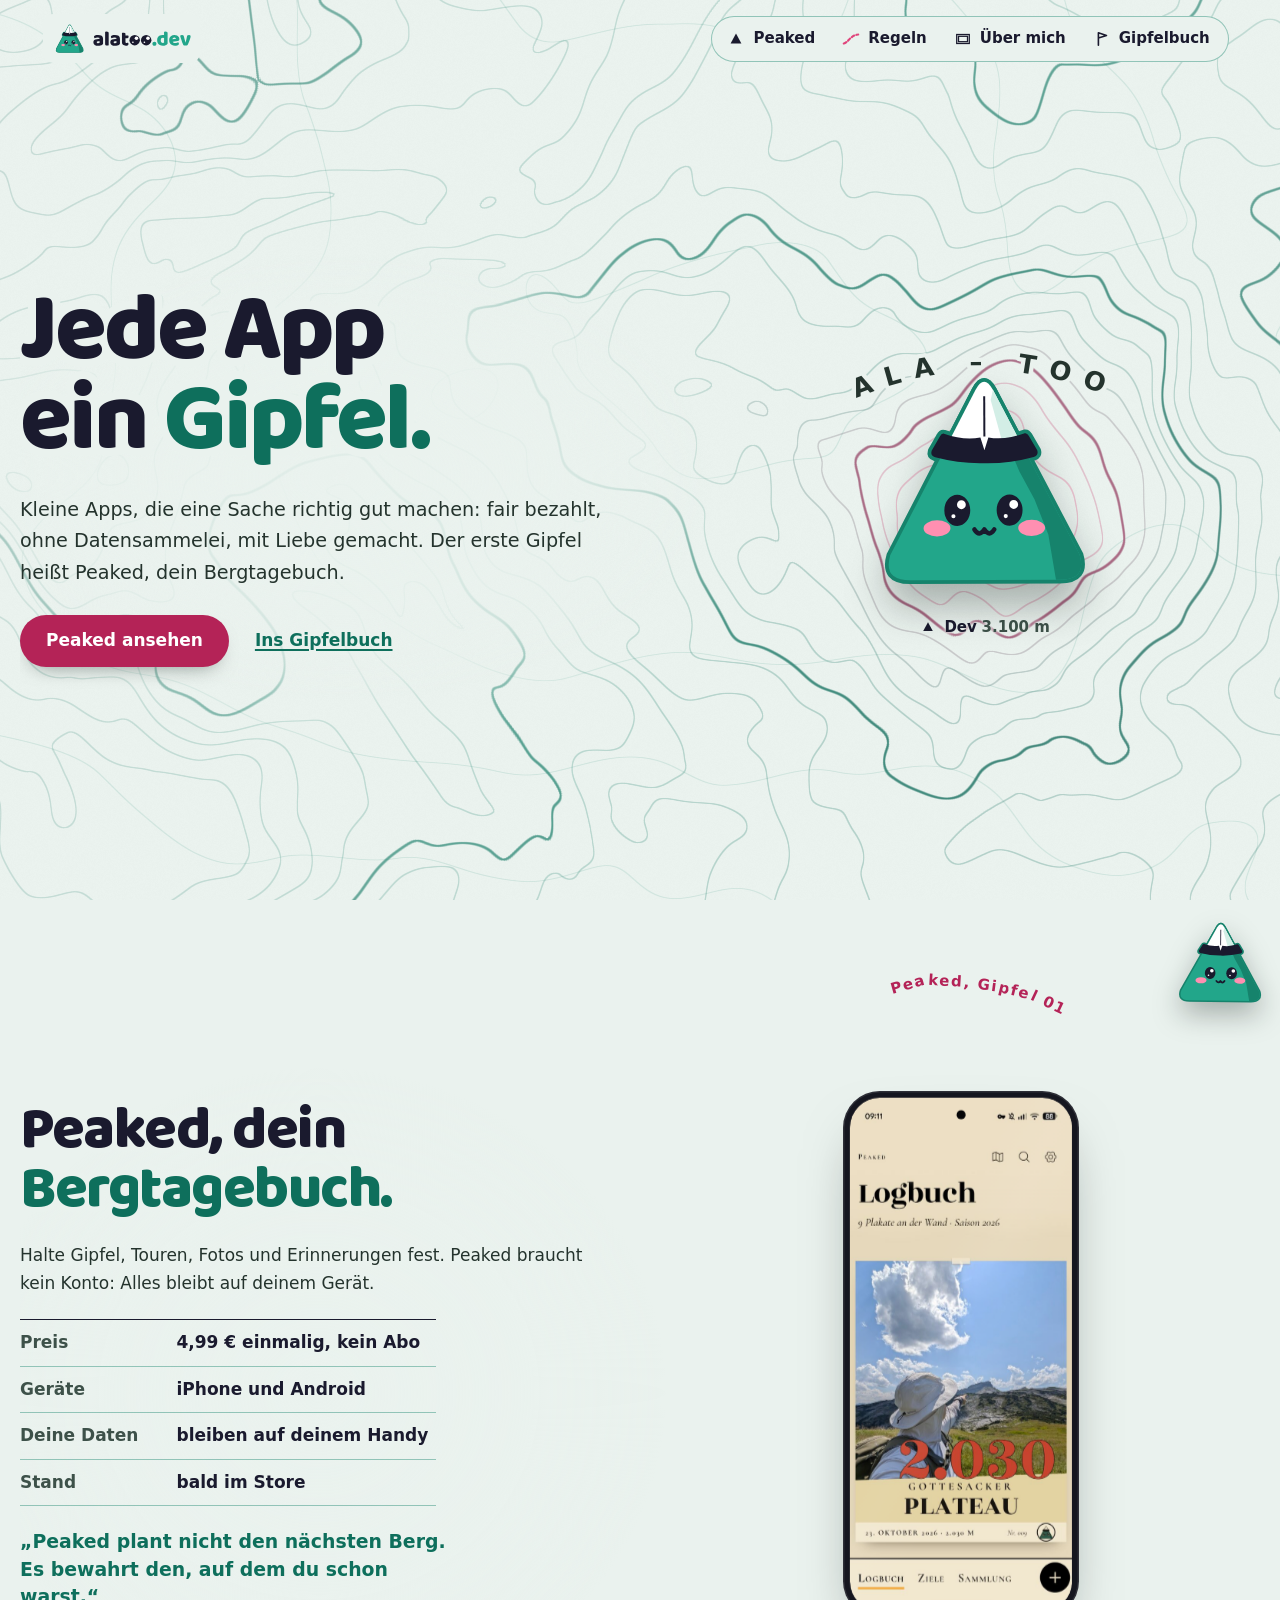
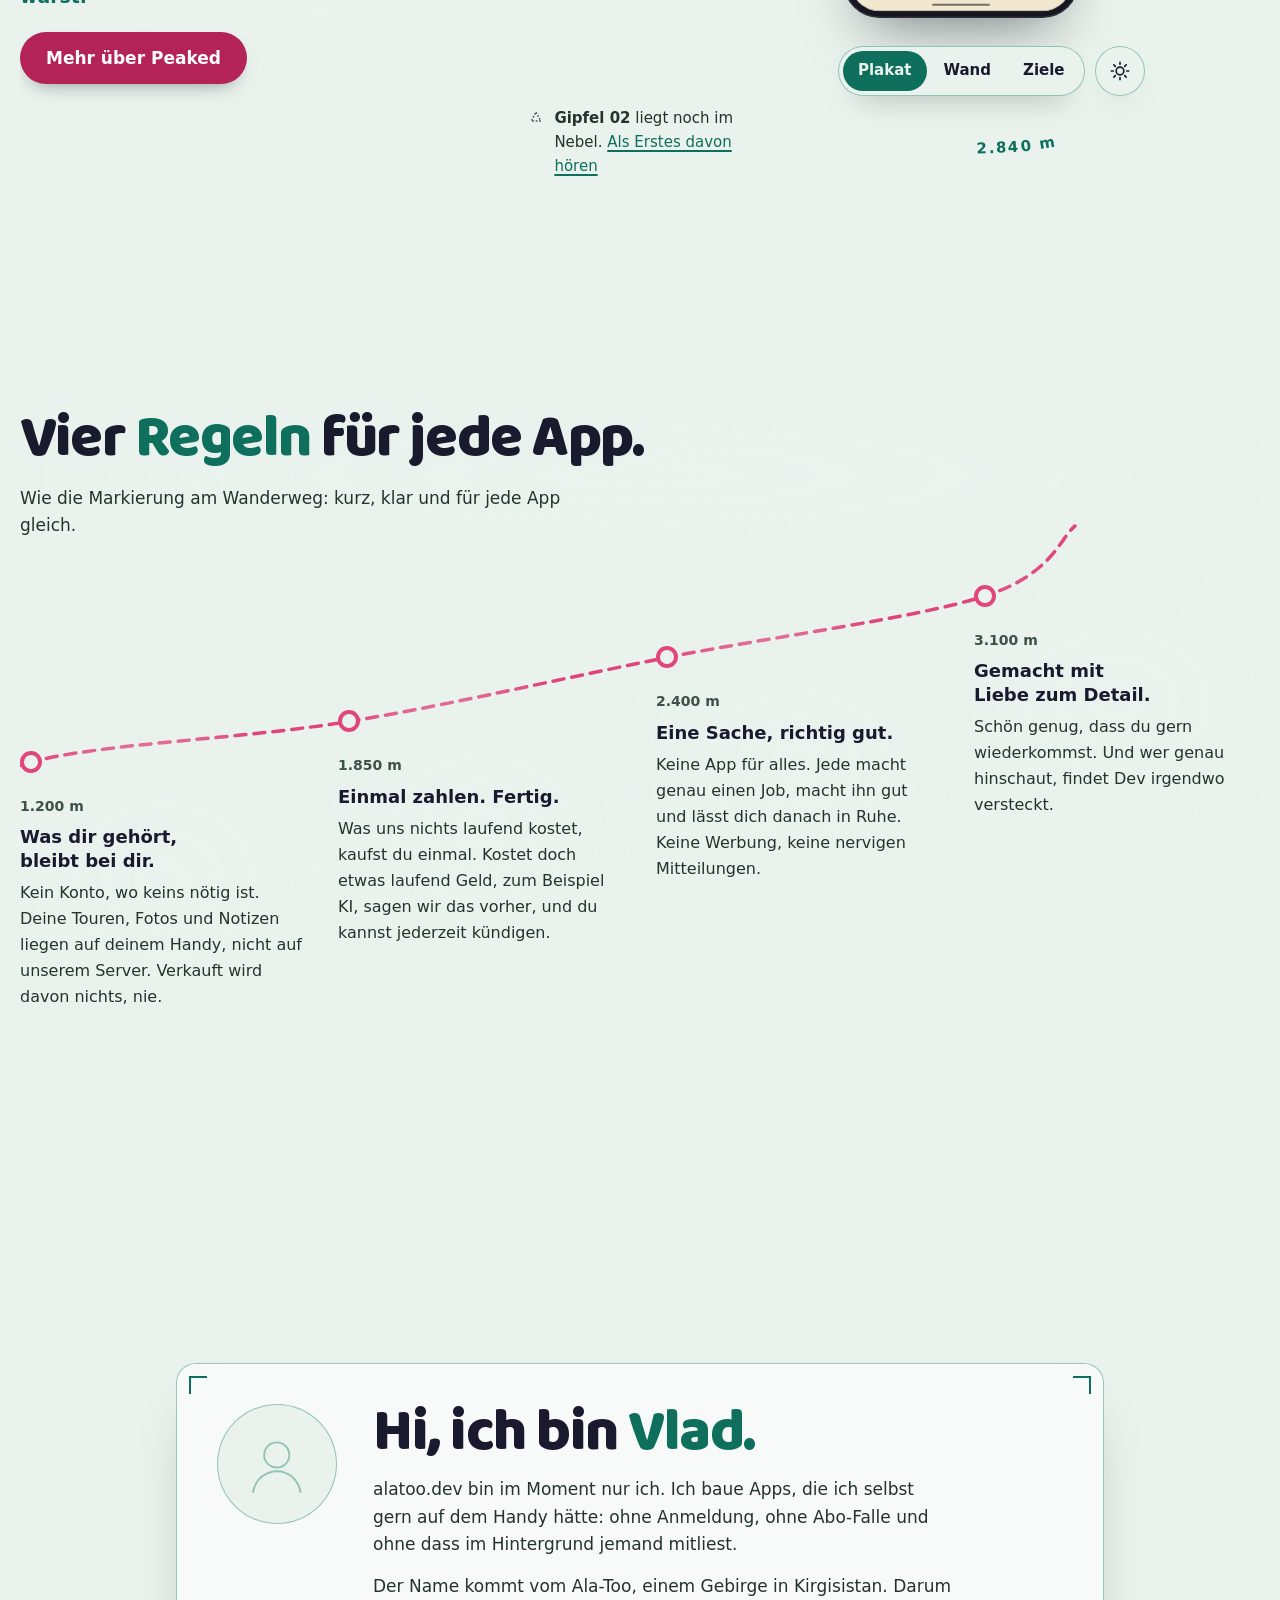
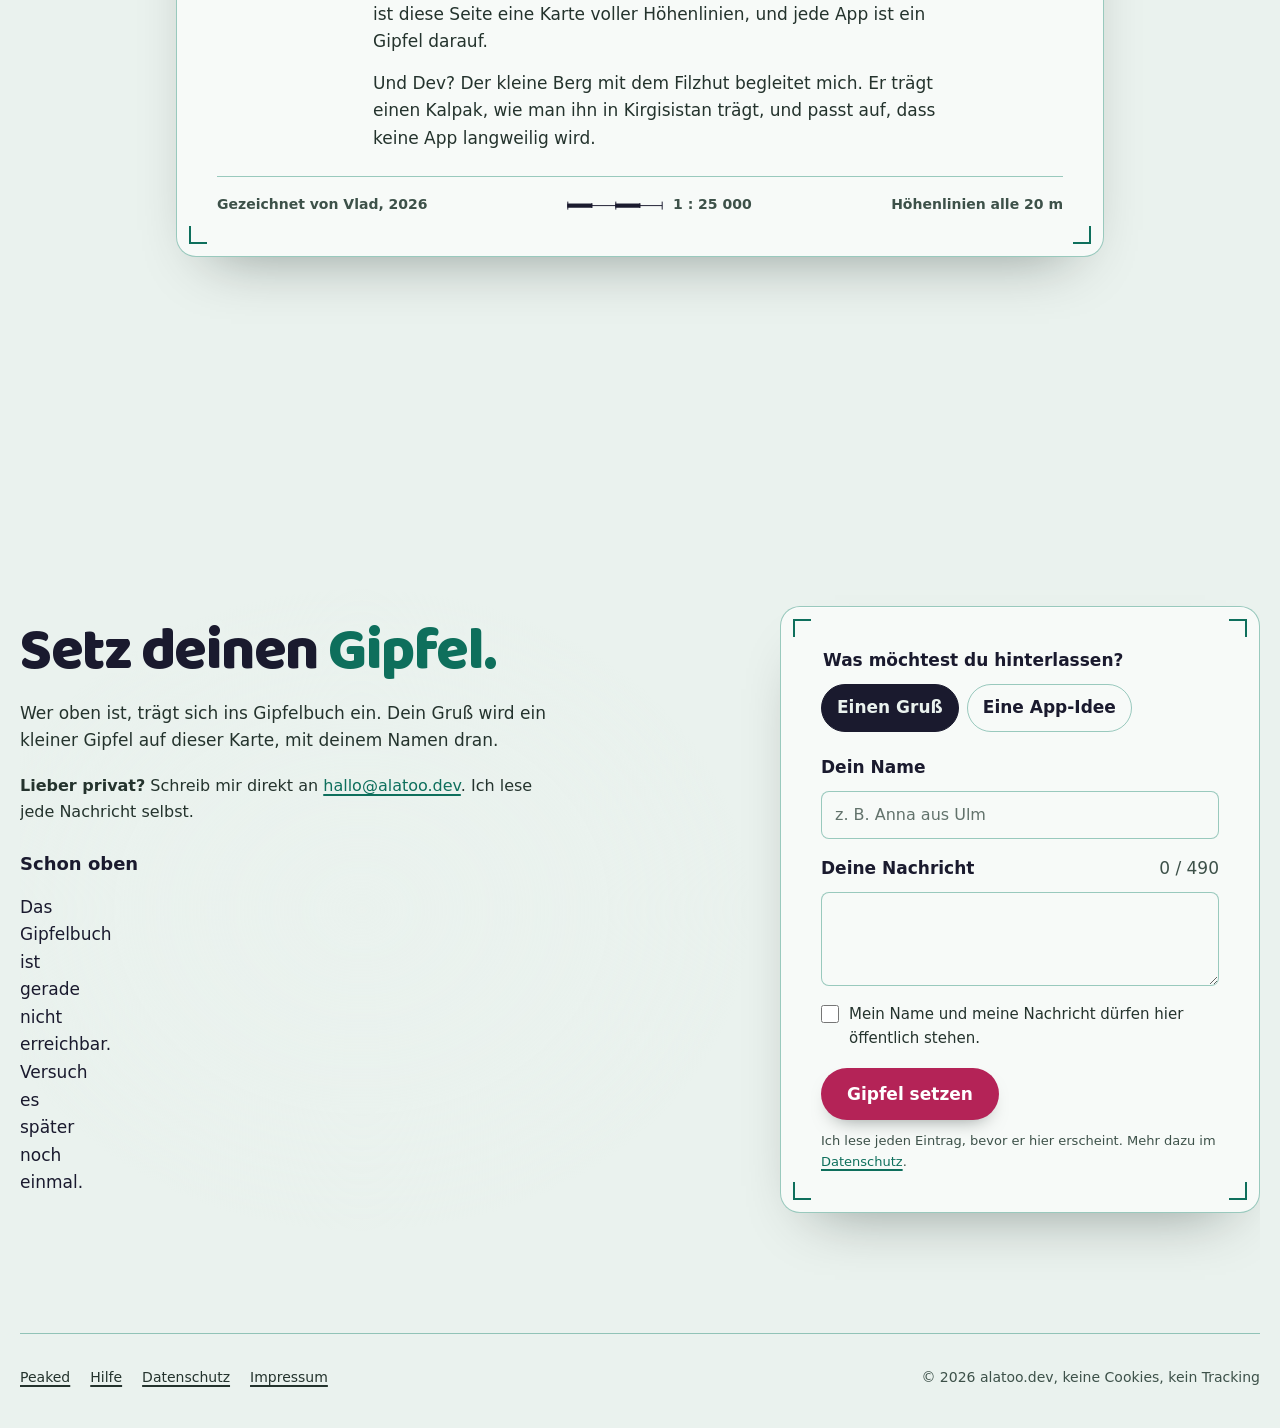
==== commit 94472e72: "Gipfelbuch scharf: Server unter gipfelbuch.alatoo.dev, Datenschutz angepasst Co-Authored-By: Claude " ====
--- a/index.html
+++ b/index.html
@@ -197,7 +197,7 @@
 
 <!-- ============ Gipfelbuch: your greeting becomes a summit ============
      data-api: address of the guestbook server (Cloudflare Worker, see Designs/gipfelbuch-worker). Empty = preview, nothing is saved. -->
-<section class="ort buch" id="gipfelbuch" aria-labelledby="buch-titel" data-api="">
+<section class="ort buch" id="gipfelbuch" aria-labelledby="buch-titel" data-api="https://gipfelbuch.alatoo.dev">
   <div class="buch-text ruhe">
     <h2 id="buch-titel" class="freigestellt">Setz deinen <em>Gipfel.</em></h2>
     <p>Wer oben ist, trägt sich ins Gipfelbuch ein. Dein Gruß wird ein kleiner Gipfel auf dieser Karte, mit deinem Namen dran.</p>
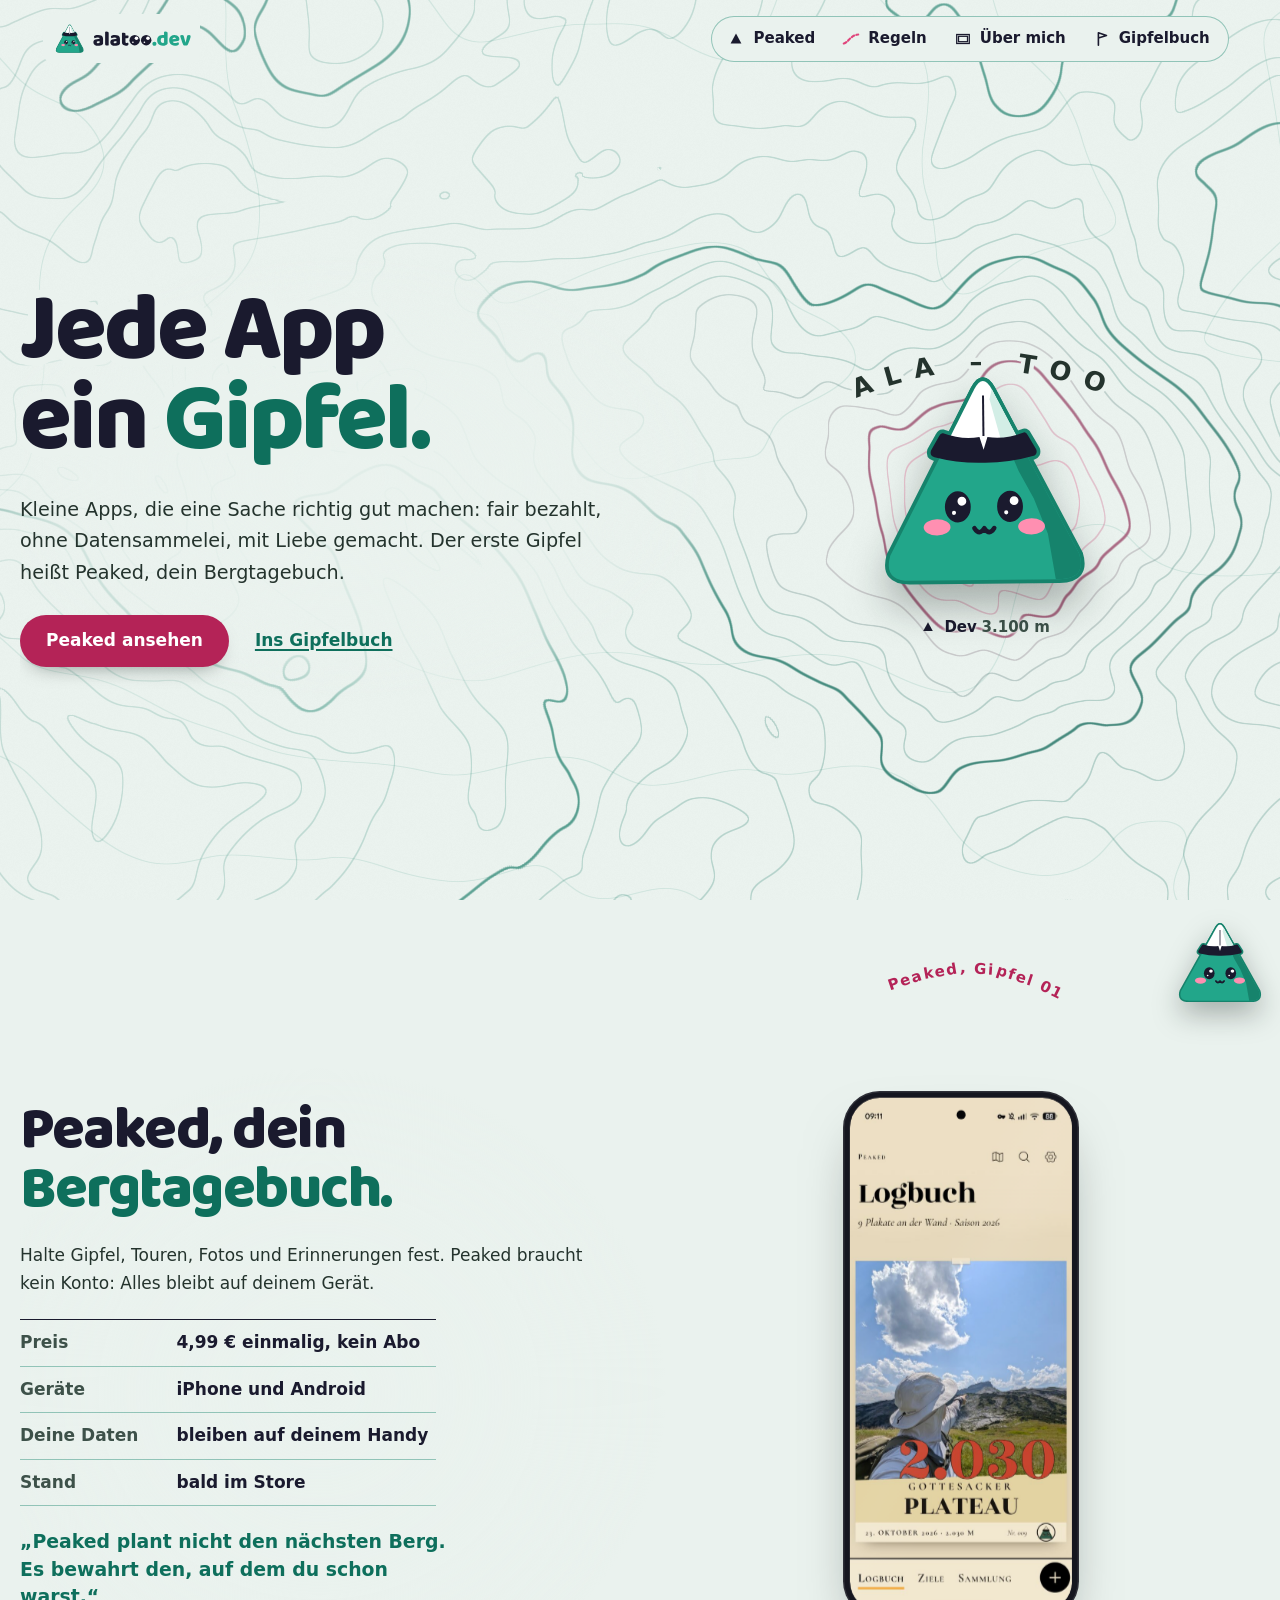
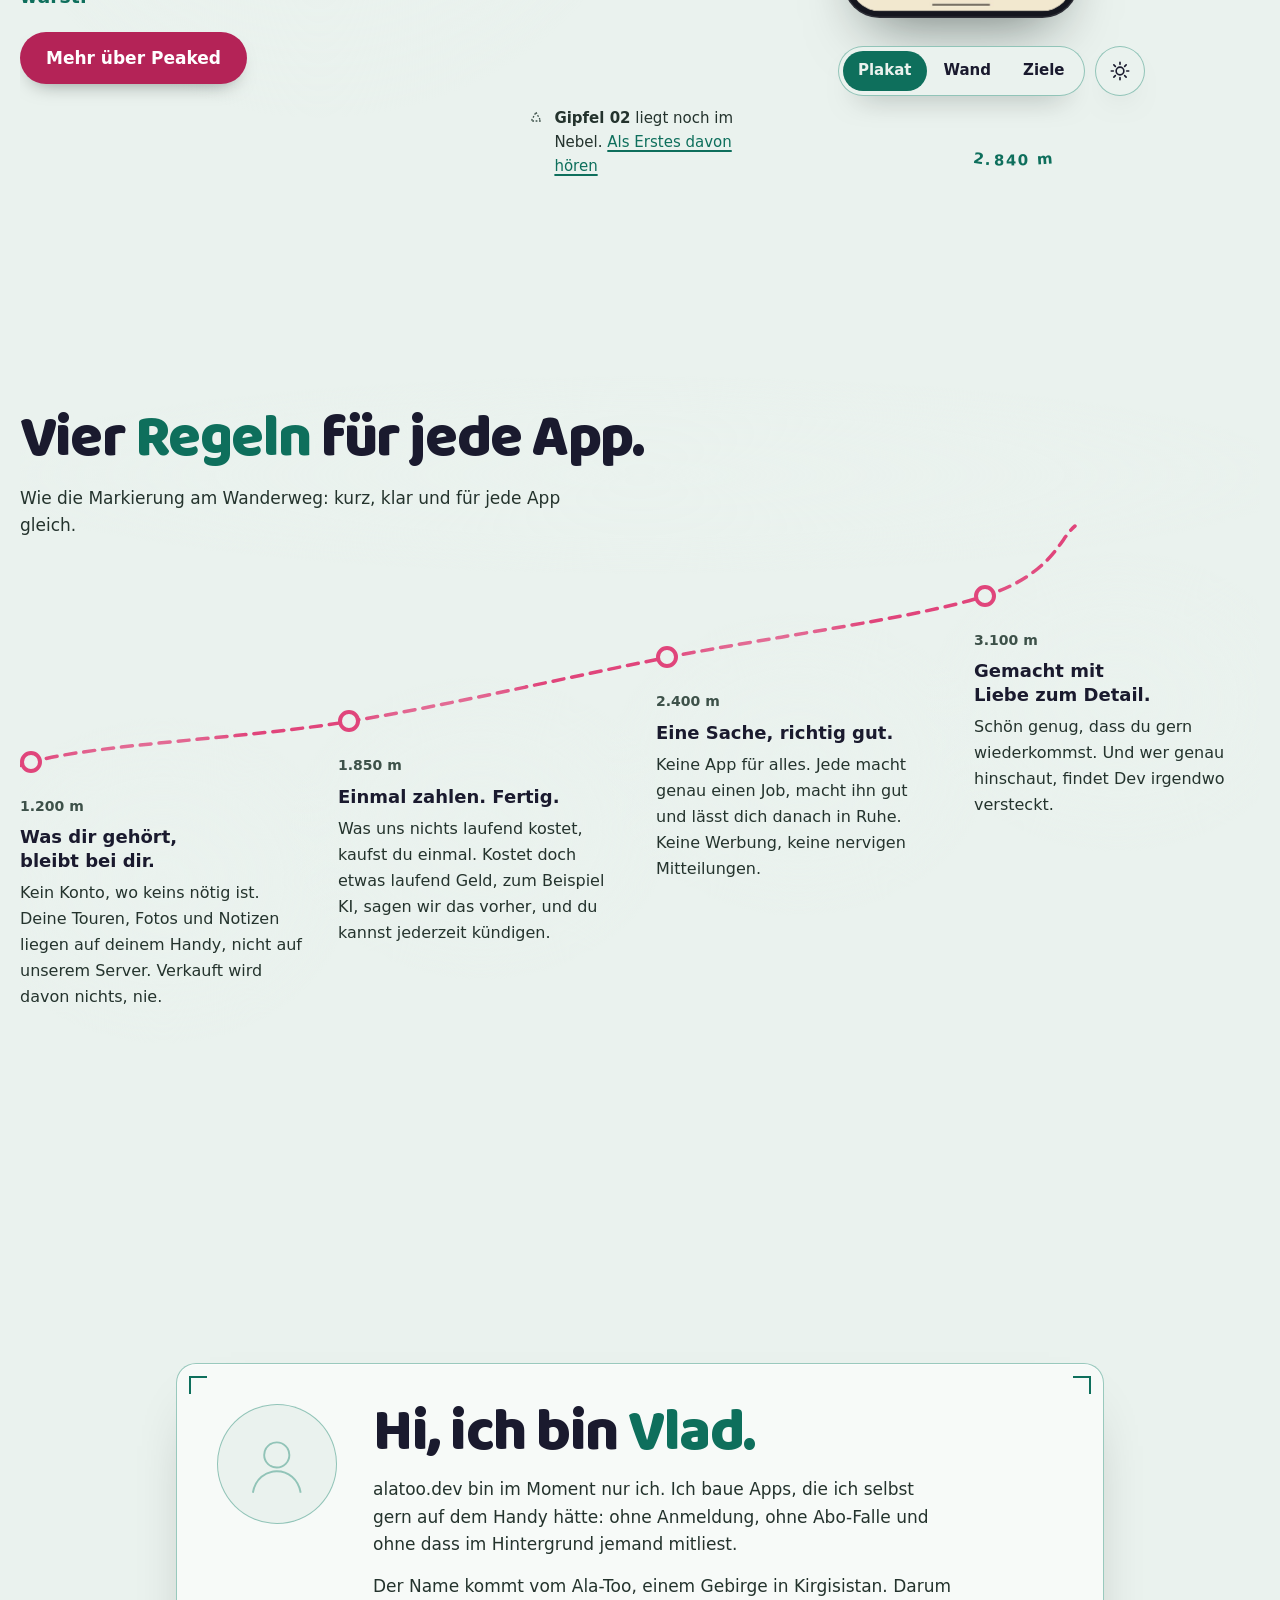
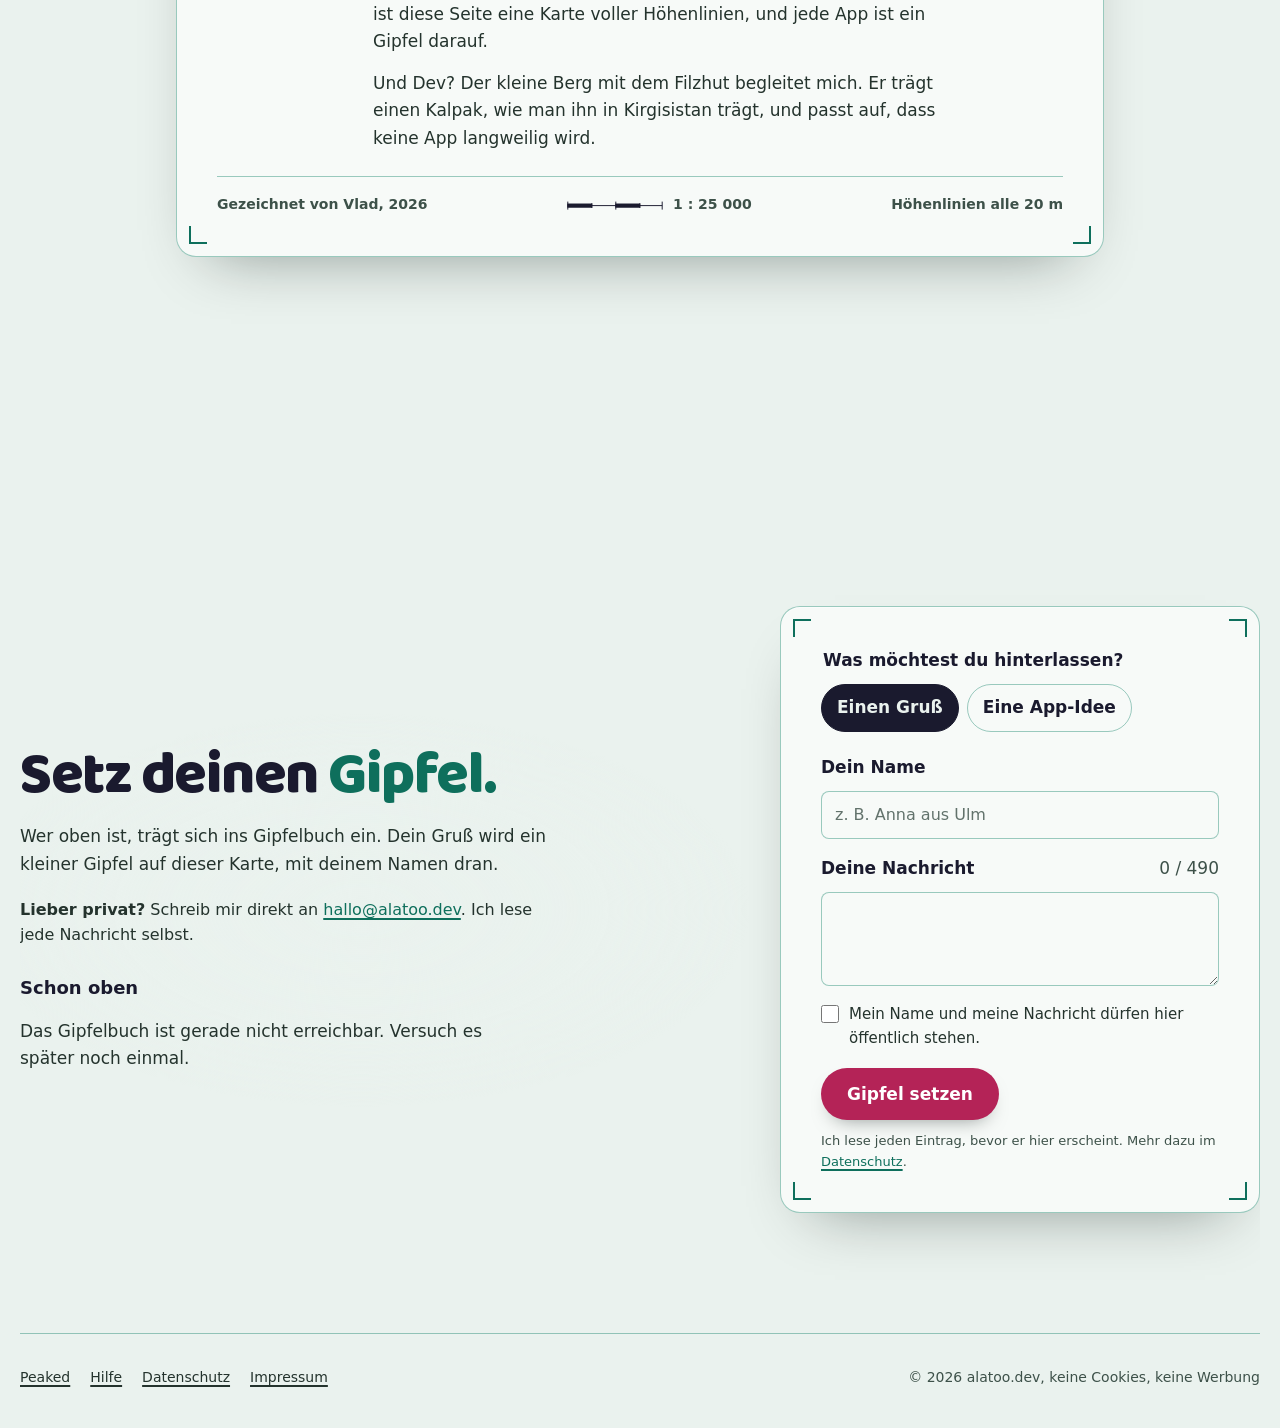
==== commit cdcec824: "Cloudflare Web Analytics (cookielos) eingebaut, Datenschutz und Fusszeilen angepasst Co-Authored-By:" ====
--- a/index.html
+++ b/index.html
@@ -31,6 +31,7 @@
   setTimeout(() => h.classList.remove('auftakt-an', 'auftakt-laeuft'), 4500); // safety net: never blocks the page for long
 }
 </script>
+<script defer src="https://static.cloudflareinsights.com/beacon.min.js" data-cf-beacon='{"token": "5b62ac0329964c03a55c0891a3e2b252"}'></script>
 </head>
 <body>
 
@@ -232,7 +233,7 @@
 
 <footer class="fuss">
   <nav aria-label="Weitere Seiten"><a href="peaked/">Peaked</a><a href="peaked/hilfe.html">Hilfe</a><a href="datenschutz.html">Datenschutz</a><a href="impressum.html">Impressum</a></nav>
-  <p>© 2026 alatoo.dev, keine Cookies, kein Tracking</p>
+  <p>© 2026 alatoo.dev, keine Cookies, keine Werbung</p>
 </footer>
 
 <!-- small Dev at the bottom right while the big one is out of view -->
--- a/stil.css
+++ b/stil.css
@@ -323,6 +323,7 @@
 .eintraege .wer { font-weight: 700; color: var(--text); }
 .eintraege .wer .hoehe { font-weight: 600; color: var(--leise); }
 .eintraege .was { grid-column: 2; color: var(--text-2); }
+.eintraege li.leer { display: block; color: var(--text-2); } /* notices have no summit icon; in the grid their text squeezed into the 16px icon column */
 .eintraege .marke-idee { font-size: .8rem; font-weight: 700; color: var(--aktion); margin-left: 6px; }
 .eintragen { display: grid; gap: 10px; width: min(100%, 30rem); justify-self: center; }
 .falle { position: absolute; left: -9999px; width: 1px; height: 1px; overflow: hidden; } /* a field only bots fill in */
@@ -336,11 +337,11 @@
 .art input:focus-visible + span { outline: 3px solid var(--warm); outline-offset: 3px; }
 .feld { display: flex; justify-content: space-between; font-weight: 700; margin-top: 6px; }
 .zaehler { font-weight: 500; color: var(--leise); font-variant-numeric: tabular-nums; }
-.eintragen input[type=text], .eintragen textarea {
+.eintragen input[type=text], .eintragen input[type=email], .eintragen textarea {
   width: 100%; font: 500 1rem/1.45 var(--sans); color: var(--text); background: var(--feld);
   border: 1.5px solid var(--rand); border-radius: 8px; padding: 11px 13px; resize: vertical;
 }
-.eintragen input[type=text]:focus, .eintragen textarea:focus { outline: none; border-color: var(--linie-text); box-shadow: 0 0 0 3px rgb(22 131 108 / .2); }
+.eintragen input[type=text]:focus, .eintragen input[type=email]:focus, .eintragen textarea:focus { outline: none; border-color: var(--linie-text); box-shadow: 0 0 0 3px rgb(22 131 108 / .2); }
 .eintragen [aria-invalid="true"] { border-color: var(--aktion); }
 .eintragen ::placeholder { color: var(--leise); opacity: .8; }
 .haken { display: flex; gap: 10px; align-items: flex-start; font-size: .9375rem; margin-top: 6px; color: var(--text-2); }
@@ -352,6 +353,11 @@
 @media (min-width: 900px) {
   .buch { grid-template-columns: minmax(0, 1fr) minmax(0, 30rem); gap: clamp(32px, 6vw, 96px); align-items: center; padding-bottom: clamp(56px, 9vh, 104px); }
 }
+
+/* ---------- Peaked waiting list: laid out like the guestbook, without its map of summits ---------- */
+.warte-spalte { display: grid; gap: 22px; align-content: center; }
+.mit-warte { grid-template-columns: minmax(0, 1fr); }
+@media (min-width: 900px) { .mit-warte { grid-template-columns: minmax(0, 1fr) minmax(0, 28rem); gap: clamp(32px, 6vw, 96px); align-items: center; } }
 
 /* ---------- footer ---------- */
 .fuss { max-width: 1240px; margin: 0 auto; padding: 32px 0 calc(40px + env(safe-area-inset-bottom, 0px)); display: flex; flex-wrap: wrap; justify-content: space-between; gap: 12px 24px; font-size: .875rem; color: var(--leise); border-top: 1px solid var(--rand); }
@@ -374,6 +380,19 @@
 /* ---------- pages besides the start: Peaked, help, privacy, imprint, 404 ---------- */
 .unterseite .ort { min-height: auto; padding-block: clamp(110px, 16vh, 150px) clamp(40px, 7vh, 72px); }
 .unterseite .ort.erste { min-height: 100svh; }
+/* like the start page: one scroll = exactly one screen. Content is sized to the window height so no page outgrows it. */
+@media (min-width: 900px) and (min-height: 601px) {
+  .unterseite .ort { min-height: 100svh; padding-block: clamp(96px, 14vh, 130px) clamp(28px, 5vh, 56px); }
+  .unterseite .mit-warte .peaked-text { gap: clamp(12px, 2.2vh, 22px); }
+  .unterseite .mit-warte .etikett div { padding-block: clamp(5px, .9vh, 9px); }
+  #ansehen, #kann { grid-template-columns: minmax(0, .8fr) minmax(0, 1.7fr); column-gap: clamp(32px, 5vw, 80px); align-items: center; align-content: center; }
+  #ansehen .abschnitt-kopf, #kann .abschnitt-kopf { align-self: end; }
+  #ansehen .screens { grid-column: 2; grid-row: 1 / 3; }
+  .unterseite .screens .handy { width: min(100%, 210px, calc((100svh - 345px) / 2.23)); }
+  #kann .merkmale { grid-column: 2; grid-row: 1 / 3; grid-template-columns: repeat(2, minmax(0, 1fr)); gap: clamp(14px, 3vh, 26px) 36px; }
+  #kann .zitat { align-self: start; }
+}
+@media (min-width: 900px) and (max-width: 1150px) and (min-height: 601px) { .unterseite .screens .handy { width: min(100%, 210px, calc((100svh - 400px) / 2.23)); } } /* narrower columns wrap the captions into more lines */
 .unterseite h1 { font-size: clamp(2.6rem, 6vw, 4.8rem); }
 .abschnitt-kopf { display: grid; gap: 14px; }
 .zitat { margin: 0; max-width: 28em; font: 600 1.25rem/1.45 var(--sans); color: var(--linie-text); }
@@ -394,7 +413,7 @@
 /* Peaked page: the screens of the app, side by side like a row of summits */
 .screens { list-style: none; margin: 0; padding: 0; display: grid; grid-template-columns: repeat(3, minmax(0, 1fr)); gap: clamp(16px, 3vw, 36px); align-items: start; }
 .screens li { display: grid; gap: 14px; justify-items: center; text-align: center; }
-.screens .handy { width: min(100%, 210px); border-radius: 1.9rem; padding: 6px; }
+.screens .handy { width: min(100%, 210px); border-radius: 1.9rem; padding: 6px; touch-action: pan-x pan-y; cursor: auto; } /* not tiltable: a sideways swipe must move the row */
 .screens .bildschirm, .screens .handy img { border-radius: 1.5rem; }
 .screens h3 { font: 800 1.2rem/1.1 var(--display); }
 .screens p { font-size: .9375rem; color: var(--text-2); max-width: 17em; }
